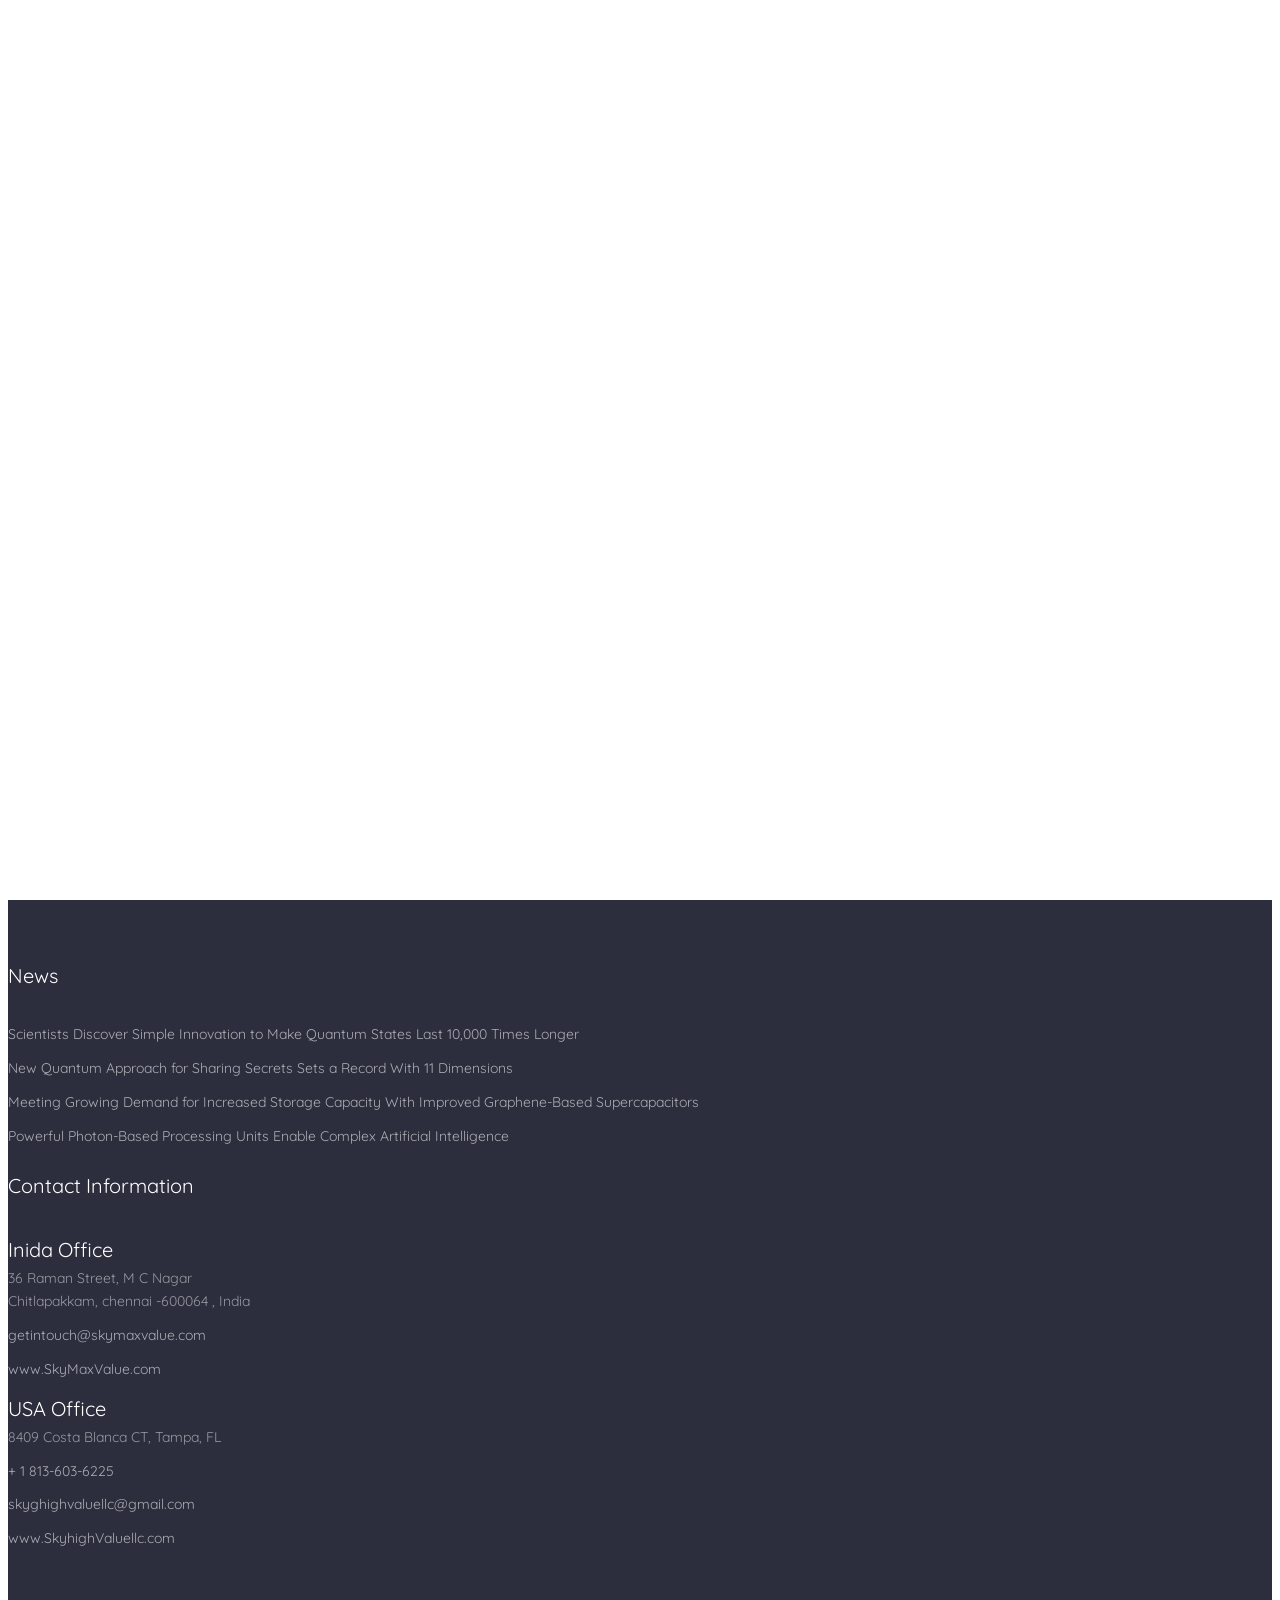
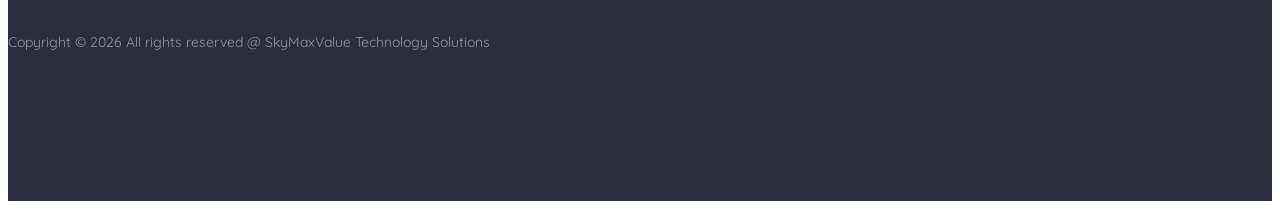
==== about.html @ df0c08f0 "initial setup" ====
﻿<!DOCTYPE HTML>
<html>
	<head>
	<meta charset="utf-8">
	<meta http-equiv="X-UA-Compatible" content="IE=edge">
	<title>Tour Template</title>
	<meta name="viewport" content="width=device-width, initial-scale=1">
	<meta name="description" content="" />
	<meta name="keywords" content="" />
	<meta name="author" content="" />

  <!-- Facebook and Twitter integration -->
	<meta property="og:title" content=""/>
	<meta property="og:image" content=""/>
	<meta property="og:url" content=""/>
	<meta property="og:site_name" content=""/>
	<meta property="og:description" content=""/>
	<meta name="twitter:title" content="" />
	<meta name="twitter:image" content="" />
	<meta name="twitter:url" content="" />
	<meta name="twitter:card" content="" />

	<link href="https://fonts.googleapis.com/css?family=Quicksand:300,400,500,700" rel="stylesheet">
	
	<!-- Animate.css -->
	<link rel="stylesheet" href="css/animate.css">
	<!-- Icomoon Icon Fonts-->
	<link rel="stylesheet" href="css/icomoon.css">
	<!-- Bootstrap  -->
	<link rel="stylesheet" href="css/bootstrap.css">

	<!-- Magnific Popup -->
	<link rel="stylesheet" href="css/magnific-popup.css">

	<!-- Flexslider  -->
	<link rel="stylesheet" href="css/flexslider.css">

	<!-- Owl Carousel -->
	<link rel="stylesheet" href="css/owl.carousel.min.css">
	<link rel="stylesheet" href="css/owl.theme.default.min.css">
	
	<!-- Date Picker -->
	<link rel="stylesheet" href="css/bootstrap-datepicker.css">
	<!-- Flaticons  -->
	<link rel="stylesheet" href="fonts/flaticon/font/flaticon.css">

	<!-- Theme style  -->
	<link rel="stylesheet" href="css/style.css">

	<!-- Modernizr JS -->
	<script src="js/modernizr-2.6.2.min.js"></script>
	<!-- FOR IE9 below -->
	<!--[if lt IE 9]>
	<script src="js/respond.min.js"></script>
	<![endif]-->

	</head>
	<body>
		
	<div class="colorlib-loader"></div>

	<div id="page">
		<nav class="colorlib-nav" role="navigation">
			<div class="top-menu">
				<div class="container-fluid">
					<div class="row">
						<div class="col-xs-2">
							<img src="images/skymaxvaluelogo.jpg" alt="" width="250"/>
						</div>
						<div class="col-xs-10 text-right menu-1">
							<ul>
								<li><a href="index.html">Home</a></li>
								<li class="has-dropdown iactive">
									<a href="Products.html">Products</a>
									<ul class="dropdown">
										<li><a href="#">Payroll System & Integration</a></li>
										<li><a href="#">Project and Time Sheet System & Integration</a></li>
										<li><a href="#">HOA Parking Management </a></li>
										<li><a href="#">Payroll System & Integration</a></li>
										<li><a href="#">Online Store</a></li>
										<li><a href="#">Asset Tracking </a></li>
										<li><a href="#">Vendor Management</a></li>
									</ul>
								</li>
								<li class="has-dropdown iactive">
									<a href="services.html">Services</a>
									<ul class="dropdown">
										<li><a href="#">Mobile Development</a></li>
										<li><a href="#">IT consulting</a></li>
										<li><a href="#">Data and Analytics</a></li>
										<li><a href="#">Enterprise and cloud services</a></li>
									</ul>
								</li>
								<li><a href="Clients.html">Clients</a></li>
								
								<li class="active"><a href="about.html">About</a></li>
								<li><a href="contact.html">Contact</a></li>
							</ul>
						</div>
					</div>
				</div>
			</div>
		</nav>
		<aside id="colorlib-hero">
			<div class="flexslider">
				<ul class="slides">
			   	<li style="background-image: url(images/cover-img-5.jpg);">
			   		<div class="overlay"></div>
			   		<div class="container-fluid">
			   			<div class="row">
								<div class="col-md-5 col-md-offset-3 col-sm-12 col-xs-12 slider-text">
									<div class="slider-text-inner text-center">


										<p style="color: white">
											Sky High Value is a provider of software development services and IT consulting. Having started as a small AI product company, we switched to IT services in 2019 and ever since we have helped non-IT organizations and software product companies improve business performance and quickly win new customers.
											With over 21 years in Information Technology, we have built up expertise in Online Store, Vendor Management, Asset Tracking, Data Analytics, Information Security and other areas and conquered such innovative fields as Artificial Intelligence and Machine Learning, Big Data and custom product development.
											We headquarter in Tampa, FL, US, have a European office in Australia, and a delivery center in Chennai, Coimbatore. Having gained trust among companies operating in the North America

										</p>
										<h2> "If you can dream it, you can do it"</h2>
									</div>	
								</div>
				   		</div>
			   		</div>
			   	</li>
			  	</ul>
		  	</div>
		</aside>
		 

		<footer id="colorlib-footer" role="contentinfo">
			<div class="container">
				<div class="row row-pb-md">
					<div class="col-md-2 colorlib-widget">
						<h4>Consulting Services</h4>
						<p> Technical expertise and a focus on providing exceptional client service, and our IT team takes them to heart. We work with every client to create specific, innovative solutions to help your organization achieve its unique goals</p>
						<p>
							<ul class="colorlib-social-icons">
								<li><a href="#"><i class="icon-twitter"></i></a></li>
								<li><a href="#"><i class="icon-facebook"></i></a></li>
								<li><a href="#"><i class="icon-linkedin"></i></a></li>
								<li><a href="#"><i class="icon-dribbble"></i></a></li>
							</ul>
						</p>
					</div>
					
					<div class="col-md-5 colorlib-widget">
						<h4>News</h4>
						<p>
							<ul class="colorlib-footer-links">
								<li><a href="#">Scientists Discover Simple Innovation to Make Quantum States Last 10,000 Times Longer</a></li>
								<li><a href="#">New Quantum Approach for Sharing Secrets Sets a Record With 11 Dimensions</a></li>
								<li><a href="#">Meeting Growing Demand for Increased Storage Capacity With Improved Graphene-Based Supercapacitors</a></li>
								<li><a href="#">Powerful Photon-Based Processing Units Enable Complex Artificial Intelligence</a></li>
							</ul>
						</p>
					</div>

					<div class="col-md-4 col-md-push-1">
						<h4>Contact Information</h4>
						<ul class="colorlib-footer-links">
							<h4 class="colorlib-footer-links">Inida Office</h4>
							<li>36 Raman Street, M C Nagar <br />Chitlapakkam, chennai -600064 , India</li>
							<li><a href="mailto:getintouch@skymaxvalue.com">getintouch@skymaxvalue.com</a></li>
							<li><a href="www.SkyMaxValue.com">www.SkyMaxValue.com</a></li>
						</ul>
						<ul class="colorlib-footer-links">
							<h4 class="colorlib-footer-links">USA Office</h4>
							<li>8409 Costa Blanca CT, Tampa, FL </li>
							<li><a href="tel://813-603-6225">+ 1 813-603-6225</a></li>
							<li><a href="mailto:skyhighvaluellc@gmail.com">skyghighvaluellc@gmail.com</a></li>
							<li><a href="www.SkyMaxValuellc.com">www.SkyhighValuellc.com</a></li>
						</ul>
					</div>
				</div>
				<div class="row">
					<div class="col-md-12 text-center">
						<p>
							Copyright &copy;
							<script>document.write(new Date().getFullYear());</script> All rights reserved @ SkyMaxValue  Technology Solutions
						</p>
					</div>
				</div>
			</div>
		</footer>
	</div>

	 

	<!-- jQuery -->
	<script src="js/jquery.min.js"></script>
	<!-- jQuery Easing -->
	<script src="js/jquery.easing.1.3.js"></script>
	<!-- Bootstrap -->
	<script src="js/bootstrap.min.js"></script>
	<!-- Waypoints -->
	<script src="js/jquery.waypoints.min.js"></script>
	<!-- Flexslider -->
	<script src="js/jquery.flexslider-min.js"></script>
	<!-- Owl carousel -->
	<script src="js/owl.carousel.min.js"></script>
	<!-- Magnific Popup -->
	<script src="js/jquery.magnific-popup.min.js"></script>
	<script src="js/magnific-popup-options.js"></script>
	<!-- Date Picker -->
	<script src="js/bootstrap-datepicker.js"></script>
	<!-- Stellar Parallax -->
	<script src="js/jquery.stellar.min.js"></script>

	<!-- Main -->
	<script src="js/main.js"></script>

	</body>
</html>
---- fonts/flaticon/font/flaticon.css ----
/*
  	Flaticon icon font: Flaticon
  	Creation date: 19/02/2018 02:22
  	*/

@font-face {
  font-family: "Flaticon";
  src: url("./Flaticon.eot");
  src: url("./Flaticon.eot?#iefix") format("embedded-opentype"),
       url("./Flaticon.woff") format("woff"),
       url("./Flaticon.ttf") format("truetype"),
       url("./Flaticon.svg#Flaticon") format("svg");
  font-weight: normal;
  font-style: normal;
}

@media screen and (-webkit-min-device-pixel-ratio:0) {
  @font-face {
    font-family: "Flaticon";
    src: url("./Flaticon.svg#Flaticon") format("svg");
  }
}

[class^="flaticon-"]:before, [class*=" flaticon-"]:before,
[class^="flaticon-"]:after, [class*=" flaticon-"]:after {   
  font-family: Flaticon;
  font-style: normal;
}

.flaticon-car:before { content: "\f100"; }
.flaticon-sign:before { content: "\f101"; }
.flaticon-plane:before { content: "\f102"; }
.flaticon-cocktail:before { content: "\f103"; }
.flaticon-landmark:before { content: "\f104"; }
.flaticon-island:before { content: "\f105"; }
.flaticon-postcard:before { content: "\f106"; }
.flaticon-boat:before { content: "\f107"; }
.flaticon-resort:before { content: "\f108"; }
.flaticon-around:before { content: "\f109"; }
---- css/style.css ----
@font-face {
  font-family: 'icomoon';
  src: url("../fonts/icomoon/icomoon.eot?srf3rx");
  src: url("../fonts/icomoon/icomoon.eot?srf3rx#iefix") format("embedded-opentype"), url("../fonts/icomoon/icomoon.ttf?srf3rx") format("truetype"), url("../fonts/icomoon/icomoon.woff?srf3rx") format("woff"), url("../fonts/icomoon/icomoon.svg?srf3rx#icomoon") format("svg");
  font-weight: normal;
  font-style: normal; }

/* =======================================================
*
* 	Template Style 
*
* ======================================================= */
body {
  font-family: "Quicksand", Arial, sans-serif;
  font-weight: 400;
  font-size: 14px;
  line-height: 1.7;
  color: #595959;
  background: #fff; }

#page {
  position: relative;
  overflow-x: hidden;
  width: 100%;
  height: 100%;
  -webkit-transition: 0.5s;
  -o-transition: 0.5s;
  transition: 0.5s; }
  .offcanvas #page {
    overflow: hidden;
    position: absolute; }
    .offcanvas #page:after {
      -webkit-transition: 2s;
      -o-transition: 2s;
      transition: 2s;
      position: absolute;
      top: 0;
      right: 0;
      bottom: 0;
      left: 0;
      z-index: 101;
      background: rgba(0, 0, 0, 0.7);
      content: ""; }

a {
  color: #FFDD00;
  -webkit-transition: 0.5s;
  -o-transition: 0.5s;
  transition: 0.5s; }
  a:hover, a:active, a:focus {
    color: #FFDD00;
    outline: none;
    text-decoration: none; }

p {
  margin-bottom: 20px; }

h1, h2, h3, h4, h5, h6, figure {
  color: #000;
  font-family: "Quicksand", Arial, sans-serif;
  font-weight: 400;
  margin: 0 0 20px 0; }

::-webkit-selection {
  color: #fff;
  background: #FFDD00; }

::-moz-selection {
  color: #fff;
  background: #FFDD00; }

::selection {
  color: #fff;
  background: #FFDD00; }

.colorlib-nav {
  margin: 0;
  position: absolute;
  top: 0;
  left: 0;
  right: 0;
  z-index: 2;
  margin: 0 auto; }
  @media screen and (max-width: 768px) {
    .colorlib-nav {
      margin: 0; } }
  .colorlib-nav .top-menu {
    padding: 40px 30px; }
    @media screen and (max-width: 768px) {
      .colorlib-nav .top-menu {
        padding: 28px 1em; } }
  .colorlib-nav #colorlib-logo {
    font-size: 24px;
    margin: 0;
    padding: 0;
    text-transform: uppercase;
    font-weight: 600; }
    .colorlib-nav #colorlib-logo a {
      position: relative;
      color: #fff; }
  @media screen and (max-width: 768px) {
    .colorlib-nav .menu-1 {
      display: none; } }
  .colorlib-nav ul {
    padding: 0;
    margin: 8px 0 0 0; }
    .colorlib-nav ul li {
      padding: 0;
      margin: 0;
      list-style: none;
      display: inline;
      font-weight: 400; }
      .colorlib-nav ul li a {
        position: relative;
        font-size: 15px;
        padding: 30px 12px;
        color: rgba(255, 255, 255, 0.7);
        -webkit-transition: 0.5s;
        -o-transition: 0.5s;
        transition: 0.5s; }
        .colorlib-nav ul li a:hover {
          color: #FFDD00; }
      .colorlib-nav ul li.has-dropdown {
        position: relative; }
        .colorlib-nav ul li.has-dropdown .dropdown {
          width: 140px;
          -webkit-box-shadow: 0px 14px 33px -9px rgba(0, 0, 0, 0.75);
          -moz-box-shadow: 0px 14px 33px -9px rgba(0, 0, 0, 0.75);
          box-shadow: 0px 14px 33px -9px rgba(0, 0, 0, 0.75);
          z-index: 1002;
          visibility: hidden;
          opacity: 0;
          position: absolute;
          top: 40px;
          left: 0;
          text-align: left;
          background: #000;
          padding: 20px;
          -webkit-border-radius: 4px;
          -moz-border-radius: 4px;
          -ms-border-radius: 4px;
          border-radius: 4px;
          -webkit-transition: 0s;
          -o-transition: 0s;
          transition: 0s; }
          .colorlib-nav ul li.has-dropdown .dropdown:before {
            bottom: 100%;
            left: 40px;
            border: solid transparent;
            content: " ";
            height: 0;
            width: 0;
            position: absolute;
            pointer-events: none;
            border-bottom-color: #000;
            border-width: 8px;
            margin-left: -8px; }
          .colorlib-nav ul li.has-dropdown .dropdown li {
            display: block;
            margin-bottom: 7px; }
            .colorlib-nav ul li.has-dropdown .dropdown li:last-child {
              margin-bottom: 0; }
            .colorlib-nav ul li.has-dropdown .dropdown li a {
              padding: 2px 0;
              display: block;
              color: #999999;
              line-height: 1.2;
              text-transform: none;
              font-size: 13px;
              letter-spacing: 0; }
              .colorlib-nav ul li.has-dropdown .dropdown li a:hover {
                color: #fff; }
        .colorlib-nav ul li.has-dropdown:hover a, .colorlib-nav ul li.has-dropdown:focus a {
          color: #FFDD00; }
      .colorlib-nav ul li.btn-cta a {
        padding: 30px 0px !important;
        color: #fff; }
        .colorlib-nav ul li.btn-cta a span {
          background: #ffdd00;
          padding: 4px 10px;
          display: -moz-inline-stack;
          display: inline-block;
          zoom: 1;
          *display: inline;
          -webkit-transition: 0.3s;
          -o-transition: 0.3s;
          transition: 0.3s;
          -webkit-border-radius: 100px;
          -moz-border-radius: 100px;
          -ms-border-radius: 100px;
          border-radius: 100px; }
        .colorlib-nav ul li.btn-cta a:hover span {
          -webkit-box-shadow: 0px 14px 20px -9px rgba(0, 0, 0, 0.75);
          -moz-box-shadow: 0px 14px 20px -9px rgba(0, 0, 0, 0.75);
          box-shadow: 0px 14px 20px -9px rgba(0, 0, 0, 0.75); }
      .colorlib-nav ul li.active > a {
        color: #FFDD00 !important;
        position: relative; }
        .colorlib-nav ul li.active > a:after {
          opacity: 1;
          -webkit-transform: translate3d(0, 0, 0);
          transform: translate3d(0, 0, 0); }

#colorlib-counter,
.colorlib-bg {
  background-size: cover;
  background-position: top center;
  background-repeat: no-repeat;
  position: relative; }

.colorlib-video {
  overflow: hidden; }
  @media screen and (max-width: 992px) {
    .colorlib-video {
      height: 450px; } }
  .colorlib-video a {
    z-index: 1001;
    position: absolute;
    top: 50%;
    left: 50%;
    margin-top: -45px;
    margin-left: -45px;
    width: 90px;
    height: 90px;
    display: table;
    text-align: center;
    background: #fff;
    -webkit-box-shadow: 0px 14px 30px -15px rgba(0, 0, 0, 0.75);
    -moz-box-shadow: 0px 14px 30px -15px rgba(0, 0, 0, 0.75);
    -ms-box-shadow: 0px 14px 30px -15px rgba(0, 0, 0, 0.75);
    -o-box-shadow: 0px 14px 30px -15px rgba(0, 0, 0, 0.75);
    box-shadow: 0px 14px 30px -15px rgba(0, 0, 0, 0.75);
    -webkit-border-radius: 50%;
    -moz-border-radius: 50%;
    -ms-border-radius: 50%;
    border-radius: 50%; }
    .colorlib-video a i {
      text-align: center;
      display: table-cell;
      vertical-align: middle;
      font-size: 40px;
      color: #FFDD00; }
  .colorlib-video .video-overlay {
    position: absolute;
    top: 0;
    left: 0;
    right: 0;
    bottom: 0;
    background: rgba(0, 0, 0, 0.2);
    -webkit-transition: 0.5s;
    -o-transition: 0.5s;
    transition: 0.5s; }
  .colorlib-video:hover .video-overlay {
    background: rgba(0, 0, 0, 0.5) !important; }
  .colorlib-video:hover a {
    -webkit-transform: scale(1.1);
    -moz-transform: scale(1.1);
    -ms-transform: scale(1.1);
    -o-transform: scale(1.1);
    transform: scale(1.1); }

#colorlib-hero {
  height: 650px;
  background: #fff url(../images/loader.gif) no-repeat center center;
  width: 100%;
  float: left;
  z-index: 0; }
  #colorlib-hero .btn {
    font-size: 24px; }
    #colorlib-hero .btn.btn-primary {
      padding: 14px 30px !important; }
  #colorlib-hero .flexslider {
    border: none;
    z-index: 1;
    margin-bottom: 0; }
    #colorlib-hero .flexslider .slides {
      position: relative;
      overflow: hidden; }
      #colorlib-hero .flexslider .slides li {
        background-repeat: no-repeat;
        background-size: cover;
        background-position: center center;
        height: 650px;
        position: relative; }
        #colorlib-hero .flexslider .slides li .overlay {
          position: absolute;
          top: 0;
          bottom: 0;
          left: 0;
          right: 0;
          background: rgba(0, 0, 0, 0.3); }
    #colorlib-hero .flexslider .flex-control-nav {
      bottom: 5em;
      z-index: 1000;
      width: 0 auto; }
      @media screen and (max-width: 768px) {
        #colorlib-hero .flexslider .flex-control-nav {
          bottom: 6em; } }
      #colorlib-hero .flexslider .flex-control-nav li a {
        background: rgba(255, 255, 255, 0.1);
        -webkit-box-shadow: none;
        box-shadow: none;
        width: 12px;
        height: 12px;
        cursor: pointer; }
        #colorlib-hero .flexslider .flex-control-nav li a.flex-active {
          cursor: pointer;
          background: transparent;
          background: #FFDD00; }
    #colorlib-hero .flexslider .flex-direction-nav {
      display: none; }
    #colorlib-hero .flexslider .slider-text {
      display: table;
      opacity: 0;
      height: 650px;
      z-index: 9; }
      #colorlib-hero .flexslider .slider-text > .slider-text-inner {
        display: table-cell;
        vertical-align: middle;
        height: 650px;
        padding: 2em; }
        @media screen and (max-width: 768px) {
          #colorlib-hero .flexslider .slider-text > .slider-text-inner {
            text-align: center; } }
        #colorlib-hero .flexslider .slider-text > .slider-text-inner span i {
          font-size: 24px;
          color: #F7AF1D; }
        #colorlib-hero .flexslider .slider-text > .slider-text-inner h1, #colorlib-hero .flexslider .slider-text > .slider-text-inner h2 {
          margin: 0;
          padding: 0;
          color: white; }
        #colorlib-hero .flexslider .slider-text > .slider-text-inner h1 {
          margin-bottom: 50px;
          font-size: 50px;
          line-height: 1.3;
          font-weight: 300; }
          @media screen and (max-width: 768px) {
            #colorlib-hero .flexslider .slider-text > .slider-text-inner h1 {
              font-size: 28px; } }
        #colorlib-hero .flexslider .slider-text > .slider-text-inner h2 {
          font-size: 16px;
          line-height: 1.5;
          margin-bottom: 10px;
          text-transform: uppercase;
          font-family: "Quicksand", Arial, sans-serif;
          letter-spacing: 3px; }
          #colorlib-hero .flexslider .slider-text > .slider-text-inner h2 a {
            color: #ffdd00;
            border-bottom: 1px solid rgba(255, 221, 0, 0.7); }
        #colorlib-hero .flexslider .slider-text > .slider-text-inner .heading-section {
          font-size: 50px; }
          @media screen and (max-width: 768px) {
            #colorlib-hero .flexslider .slider-text > .slider-text-inner .heading-section {
              font-size: 30px; } }
        #colorlib-hero .flexslider .slider-text > .slider-text-inner s
.colorlib-lead {
          font-size: 20px;
          color: #FFDD00; }
          #colorlib-hero .flexslider .slider-text > .slider-text-inner s
.colorlib-lead .icon-heart {
            color: #d9534f; }
        #colorlib-hero .flexslider .slider-text > .slider-text-inner .btn {
          font-size: 12px;
          text-transform: uppercase;
          letter-spacing: 2px;
          color: #fff;
          padding: 20px 30px !important;
          border: none; }
          #colorlib-hero .flexslider .slider-text > .slider-text-inner .btn.btn-learn {
            background: #FFDD00;
            color: #fff; }
          #colorlib-hero .flexslider .slider-text > .slider-text-inner .btn:hover {
            background: #000 !important; }
          @media screen and (max-width: 480px) {
            #colorlib-hero .flexslider .slider-text > .slider-text-inner .btn {
              width: 100%; } }

.colorlib-light-grey {
  background: #fafafa; }

#colorlib-hotel,
.colorlib-tour,
.colorlib-wrap,
#colorlib-contact,
#colorlib-intro,
#colorlib-testimony,
#colorlib-blog,
#colorlib-amenities,
#colorlib-subscribe,
#colorlib-footer {
  width: 100%;
  display: block;
  float: left;
  padding: 9em 0;
  clear: both; }
  @media screen and (max-width: 768px) {
    #colorlib-hotel,
    .colorlib-tour,
    .colorlib-wrap,
    #colorlib-contact,
    #colorlib-intro,
    #colorlib-testimony,
    #colorlib-blog,
    #colorlib-amenities,
    #colorlib-subscribe,
    #colorlib-footer {
      padding: 5em 0; } }

.colorlib-services {
  padding: 3em !important; }
  @media screen and (max-width: 768px) {
    .colorlib-services {
      padding: .5em !important; } }

.bg-primary-color {
  background: #FFDD00; }
  .bg-primary-color p {
    color: #fff !important; }

#colorlib-reservation {
  clear: both;
  z-index: 1; }
  #colorlib-reservation .search-wrap {
    width: 100%;
    float: left;
    display: block;
    position: relative;
    z-index: 9;
    margin-top: -4em !important;
    padding: 0; }
  #colorlib-reservation .booknow {
    margin-top: 5px;
    display: block; }
    #colorlib-reservation .booknow h2, #colorlib-reservation .booknow span {
      color: #fff; }
    #colorlib-reservation .booknow h2 {
      text-transform: uppercase;
      font-size: 24px;
      margin-bottom: 20px; }
    #colorlib-reservation .booknow span {
      font-size: 12px;
      text-transform: uppercase;
      letter-spacing: 1px; }
  #colorlib-reservation .nav-tabs li {
    padding: 0;
    margin-right: 2px;
    background: #FFDD00;
    font-size: 16px !important; }
    #colorlib-reservation .nav-tabs li a {
      padding: 15px 20px !important;
      color: #000; }
    #colorlib-reservation .nav-tabs li.active {
      color: #fff !important !important;
      background: #2C2E3E !important; }
  @media screen and (max-width: 768px) {
    #colorlib-reservation .nav-tabs {
      margin-left: 10px; }
      #colorlib-reservation .nav-tabs li {
        font-size: 13px !important; }
        #colorlib-reservation .nav-tabs li a {
          padding: 10px !important; } }
  #colorlib-reservation .tab-content {
    background: #2C2E3E;
    padding: 30px 60px; }

.colorlib-form label {
  font-weight: normal;
  color: white; }

.colorlib-form .form-control {
  height: 50px;
  -webkit-box-shadow: none;
  box-shadow: none;
  font-size: 16px;
  -webkit-appearance: none;
  -moz-appearance: none;
  -ms-appearance: none;
  -o-appearance: none;
  appearance: none;
  background: rgba(255, 255, 255, 0.03);
  border: 2px solid rgba(255, 255, 255, 0.1);
  color: rgba(255, 255, 255, 0.7); }
  .colorlib-form .form-control:active, .colorlib-form .form-control:focus {
    -webkit-box-shadow: none;
    box-shadow: none;
    border-color: #FFDD00; }
  .colorlib-form .form-control::-webkit-input-placeholder {
    /* Chrome/Opera/Safari */
    color: rgba(255, 255, 255, 0.7); }
  .colorlib-form .form-control::-moz-placeholder {
    /* Firefox 19+ */
    color: rgba(255, 255, 255, 0.7); }
  .colorlib-form .form-control:-ms-input-placeholder {
    /* IE 10+ */
    color: rgba(255, 255, 255, 0.7); }
  .colorlib-form .form-control:-moz-placeholder {
    /* Firefox 18- */
    color: rgba(255, 255, 255, 0.7); }

.colorlib-form .form-group {
  margin-bottom: 15px; }
  .colorlib-form .form-group .form-field {
    position: relative;
    padding: 0;
    margin: 0; }
    .colorlib-form .form-group .form-field .icon {
      position: absolute;
      top: 50%;
      -webkit-transform: translateY(-50%);
      -moz-transform: translateY(-50%);
      -ms-transform: translateY(-50%);
      -o-transform: translateY(-50%);
      transform: translateY(-50%);
      right: 20px;
      color: rgba(255, 255, 255, 0.5); }
    .colorlib-form .form-group .form-field .form-control {
      padding-right: 50px; }

.colorlib-form textarea.form-control {
  height: inherit;
  resize: vertical; }

.colorlib-form .btn-block {
  margin-top: 28px;
  padding: 12px !important;
  font-size: 14px;
  color: #000; }

.services {
  padding: 7em 2em; }
  .services .icon {
    margin: 0 auto;
    margin-bottom: 20px;
    background: #f7f7f7;
    width: 120px;
    height: 120px;
    display: table;
    -webkit-border-radius: 50%;
    -moz-border-radius: 50%;
    -ms-border-radius: 50%;
    border-radius: 50%; }
    .services .icon i {
      display: table-cell;
      vertical-align: middle;
      height: 120px;
      font-size: 60px;
      color: #00BBF0; }

.aside-stretch {
  background: #00BBF0; }
  .aside-stretch:after {
    position: absolute;
    top: 0;
    right: 100%;
    bottom: 0;
    content: '';
    width: 360%;
    background: #00BBF0; }
  @media screen and (max-width: 768px) {
    .aside-stretch {
      background: transparent; }
      .aside-stretch:after {
        background: transparent;
        display: none; } }

.no-gutters {
  margin-right: 0;
  margin-left: 0; }

.tour-wrap {
  width: 100%;
  float: left;
  display: block;
  padding: 0;
  margin: 0; }
  .tour-wrap .tour-entry {
    width: 25%;
    float: left;
    position: relative;
    height: 250px;
    z-index: 0;
    padding: 0;
    margin: 0; }
    @media screen and (max-width: 768px) {
      .tour-wrap .tour-entry {
        width: 50%; } }
    @media screen and (max-width: 480px) {
      .tour-wrap .tour-entry {
        width: 100%; } }
    .tour-wrap .tour-entry .tour-img {
      position: absolute;
      top: 0;
      left: 0;
      right: 0;
      bottom: 0;
      height: 250px;
      display: block;
      z-index: 1;
      -webkit-transition: 0.3s;
      -o-transition: 0.3s;
      transition: 0.3s; }
      @media screen and (max-width: 768px) {
        .tour-wrap .tour-entry .tour-img {
          -webkit-box-shadow: inset 0px -195px 142px -79px rgba(0, 0, 0, 0.49);
          -moz-box-shadow: inset 0px -195px 142px -79px rgba(0, 0, 0, 0.49);
          -ms-box-shadow: inset 0px -195px 142px -79px rgba(0, 0, 0, 0.49);
          -o-box-shadow: inset 0px -195px 142px -79px rgba(0, 0, 0, 0.49);
          box-shadow: inset 0px -195px 142px -79px rgba(0, 0, 0, 0.49); } }
    .tour-wrap .tour-entry .desc {
      position: absolute;
      bottom: 0;
      left: 0;
      right: 0;
      z-index: -1;
      padding: 15px; }
      .tour-wrap .tour-entry .desc h2 {
        font-size: 18px;
        text-transform: uppercase;
        margin-bottom: 10px; }
      .tour-wrap .tour-entry .desc .city {
        display: block;
        color: #b3b3b3;
        margin-bottom: 5px; }
      .tour-wrap .tour-entry .desc .price {
        color: #000;
        font-size: 20px; }
      .tour-wrap .tour-entry .desc .star {
        margin-bottom: 0;
        font-size: 12px;
        color: #b3b3b3; }
        .tour-wrap .tour-entry .desc .star span i {
          color: #FFDD00; }
      @media screen and (max-width: 768px) {
        .tour-wrap .tour-entry .desc {
          z-index: 2; }
          .tour-wrap .tour-entry .desc h2 {
            color: #fff; }
          .tour-wrap .tour-entry .desc .city, .tour-wrap .tour-entry .desc .star {
            color: #e6e6e6; }
          .tour-wrap .tour-entry .desc .price {
            color: #fff;
            background: #00BBF0;
            padding: 4px 7px; } }
    .tour-wrap .tour-entry:hover .tour-img {
      top: -55%; }
      @media screen and (max-width: 768px) {
        .tour-wrap .tour-entry:hover .tour-img {
          top: 0; } }

.f-tour {
  width: 100%;
  float: left; }
  .f-tour .f-tour-img {
    display: block;
    height: 210px;
    margin-bottom: 30px;
    position: relative;
    -webkit-box-shadow: inset 0px -195px 142px -79px rgba(0, 0, 0, 0.49);
    -moz-box-shadow: inset 0px -195px 142px -79px rgba(0, 0, 0, 0.49);
    -ms-box-shadow: inset 0px -195px 142px -79px rgba(0, 0, 0, 0.49);
    -o-box-shadow: inset 0px -195px 142px -79px rgba(0, 0, 0, 0.49);
    box-shadow: inset 0px -195px 142px -79px rgba(0, 0, 0, 0.49); }
    .f-tour .f-tour-img .desc {
      position: absolute;
      bottom: 0;
      left: 0;
      right: 0;
      padding: 0 20px; }
      .f-tour .f-tour-img .desc h3 {
        font-size: 16px;
        color: #fff;
        margin-bottom: 10px; }
      .f-tour .f-tour-img .desc .price small {
        color: #fff; }
  .f-tour .desc h3 {
    text-transform: uppercase; }
  .f-tour .desc h4 {
    text-transform: uppercase; }
  .f-tour .desc ul {
    margin-bottom: 30px; }
    .f-tour .desc ul li {
      list-style: none;
      margin-bottom: 10px; }
      .f-tour .desc ul li a {
        color: #999999; }
        .f-tour .desc ul li a:hover {
          color: #000; }

.wrap-division {
  padding-right: 2em; }
  @media screen and (max-width: 768px) {
    .wrap-division {
      padding-right: 0; } }

.tour {
  display: block;
  margin-bottom: 4em; }
  .tour .tour-img {
    height: 300px;
    margin-bottom: 20px;
    display: block;
    position: relative; }
    .tour .tour-img .price {
      position: absolute;
      bottom: 0;
      left: 0;
      background: #00BBF0;
      color: #fff;
      padding: 8px 12px;
      margin: 0; }
      .tour .tour-img .price span {
        font-size: 16px;
        font-weight: 500; }
        .tour .tour-img .price span small {
          font-size: 16px; }
  .tour .desc {
    display: block; }
    .tour .desc h2 {
      font-size: 20px;
      text-transform: uppercase;
      margin-bottom: 10px; }
      .tour .desc h2 a {
        color: #000; }
    .tour .desc .city {
      display: block;
      color: #b3b3b3;
      margin-bottom: 5px; }
    .tour .desc .star {
      margin-bottom: 15px;
      font-size: 12px;
      color: #b3b3b3; }
      .tour .desc .star span i {
        color: #FFDD00; }

.sidebar-wrap {
  display: block; }
  .sidebar-wrap .sidebar-heading {
    font-size: 18px;
    text-transform: uppercase;
    margin-bottom: 30px; }
  .sidebar-wrap .search-wrap {
    background: #2C2E3E;
    border: 1px solid #f0f0f0;
    padding: 2em 20px;
    -webkit-border-radius: 4px;
    -moz-border-radius: 4px;
    -ms-border-radius: 4px;
    border-radius: 4px; }
    .sidebar-wrap .search-wrap .sidebar-heading {
      color: #fff; }
  .sidebar-wrap .side {
    margin-bottom: 4em; }
  .sidebar-wrap .colorlib-form-2 label {
    font-weight: normal;
    color: black; }
  .sidebar-wrap .colorlib-form-2 .form-control {
    height: 50px;
    -webkit-box-shadow: none;
    box-shadow: none;
    font-size: 16px;
    -webkit-appearance: none;
    -moz-appearance: none;
    -ms-appearance: none;
    -o-appearance: none;
    appearance: none;
    background: #fafafa;
    border: 2px solid rgba(0, 0, 0, 0.05);
    color: rgba(0, 0, 0, 0.7); }
    .sidebar-wrap .colorlib-form-2 .form-control:active, .sidebar-wrap .colorlib-form-2 .form-control:focus {
      -webkit-box-shadow: none;
      box-shadow: none;
      border-color: #FFDD00; }
    .sidebar-wrap .colorlib-form-2 .form-control::-webkit-input-placeholder {
      /* Chrome/Opera/Safari */
      color: rgba(0, 0, 0, 0.7); }
    .sidebar-wrap .colorlib-form-2 .form-control::-moz-placeholder {
      /* Firefox 19+ */
      color: rgba(0, 0, 0, 0.7); }
    .sidebar-wrap .colorlib-form-2 .form-control:-ms-input-placeholder {
      /* IE 10+ */
      color: rgba(0, 0, 0, 0.7); }
    .sidebar-wrap .colorlib-form-2 .form-control:-moz-placeholder {
      /* Firefox 18- */
      color: rgba(0, 0, 0, 0.7); }
  .sidebar-wrap .colorlib-form-2 .form-group {
    margin-bottom: 15px; }
    .sidebar-wrap .colorlib-form-2 .form-group .form-field {
      position: relative;
      padding: 0;
      margin: 0; }
      .sidebar-wrap .colorlib-form-2 .form-group .form-field .icon {
        position: absolute;
        top: 50%;
        -webkit-transform: translateY(-50%);
        -moz-transform: translateY(-50%);
        -ms-transform: translateY(-50%);
        -o-transform: translateY(-50%);
        transform: translateY(-50%);
        right: 20px;
        color: rgba(0, 0, 0, 0.5); }
      .sidebar-wrap .colorlib-form-2 .form-group .form-field .form-control {
        padding-right: 50px; }
  .sidebar-wrap .colorlib-form-2 textarea.form-control {
    height: inherit;
    resize: vertical; }
  .sidebar-wrap .colorlib-form-2 .btn-block {
    margin-top: 28px;
    padding: 12px !important; }
  .sidebar-wrap .colorlib-form-2 .rate i {
    color: #FFDD00;
    margin: 0 5px; }
  .sidebar-wrap .colorlib-form-2 .place {
    font-size: 16px;
    margin-left: 10px; }
  .sidebar-wrap .category {
    margin: 0; }
    .sidebar-wrap .category li {
      list-style: none;
      margin-bottom: 10px; }
      .sidebar-wrap .category li a {
        color: #000; }
  .sidebar-wrap .blog-entry-side .blog-post .desc h3 {
    font-size: 18px; }

#colorlib-intro {
  z-index: 0; }
  #colorlib-intro .overlay {
    position: absolute;
    top: 0;
    bottom: 0;
    left: 0;
    right: 0;
    content: '';
    background: rgba(0, 0, 0, 0.7);
    z-index: -1; }
  #colorlib-intro .video-wrap {
    z-index: 2; }
    #colorlib-intro .video-wrap .colorlib-video {
      height: 350px;
      margin: 0;
      position: absolute;
      top: 0;
      left: 0;
      right: 0;
      bottom: 0; }
      @media screen and (max-width: 768px) {
        #colorlib-intro .video-wrap .colorlib-video {
          position: relative; } }
  #colorlib-intro .video {
    display: table;
    background-size: cover;
    background-position: left center;
    background-repeat: no-repeat;
    position: relative;
    display: -webkit-box;
    display: -moz-box;
    display: -ms-flexbox;
    display: -webkit-flex;
    display: flex;
    -ms-flex-wrap: wrap;
    flex-wrap: wrap;
    -webkit-flex-wrap: wrap;
    -moz-flex-wrap: wrap;
    -webkit-box-shadow: 0px 20px 71px -12px rgba(0, 0, 0, 0.31);
    -moz-box-shadow: 0px 20px 71px -12px rgba(0, 0, 0, 0.31);
    -ms-box-shadow: 0px 20px 71px -12px rgba(0, 0, 0, 0.31);
    -o-box-shadow: 0px 20px 71px -12px rgba(0, 0, 0, 0.31);
    box-shadow: 0px 20px 71px -12px rgba(0, 0, 0, 0.31); }

.intro-desc {
  z-index: 2; }
  @media screen and (max-width: 768px) {
    .intro-desc {
      margin-bottom: 4em; } }

.intro-img {
  display: block; }

.text-salebox {
  display: table;
  width: 100%; }
  .text-salebox .text-lefts {
    text-align: left;
    display: table-cell;
    vertical-align: top; }
    @media screen and (max-width: 768px) {
      .text-salebox .text-lefts {
        display: table;
        margin-bottom: 3em; } }
    .text-salebox .text-lefts .sale-box .sale-box-top {
      display: inline-block;
      position: relative; }
    .text-salebox .text-lefts .sale-box .number {
      font-weight: 700;
      font-size: 90px;
      margin: 0;
      line-height: 1;
      display: inline-block;
      color: #FFDD00; }
    .text-salebox .text-lefts .sale-box .sup-1 {
      font-size: 40px;
      position: absolute;
      top: 10px;
      left: 100%;
      display: block;
      line-height: 1;
      color: #FFDD00;
      font-weight: 700; }
    .text-salebox .text-lefts .sale-box .sup-2 {
      font-size: 36px;
      text-transform: uppercase;
      position: absolute;
      bottom: 8px;
      left: 100%;
      display: block;
      line-height: 1;
      font-weight: 700;
      color: #fff; }
    .text-salebox .text-lefts .sale-box .text-sale {
      font-size: 72px;
      color: #fff;
      text-transform: uppercase;
      line-height: 55px;
      margin: 0;
      font-weight: 700; }
  .text-salebox .text-rights {
    padding: 0 30px; }
    @media screen and (max-width: 768px) {
      .text-salebox .text-rights {
        padding: 0; } }
    .text-salebox .text-rights .title {
      color: #fff;
      font-weight: 400; }
    .text-salebox .text-rights p {
      color: #fff; }
    .text-salebox .text-rights .btn-primary {
      color: #000; }
    .text-salebox .text-rights .btn-outline {
      border: 1px solid #fff !important;
      color: #fff; }

#colorlib-hotel .owl-carousel {
  z-index: 0; }

#colorlib-hotel .owl-carousel .owl-stage-outer {
  z-index: -1; }

#colorlib-hotel .owl-theme .owl-controls {
  margin-top: -10px;
  z-index: 1;
  position: absolute;
  top: -30px;
  left: 0;
  right: 0;
  margin-top: -30px; }

#colorlib-hotel .owl-theme .owl-controls .owl-nav [class*=owl-] {
  -webkit-transition: 0.3s;
  -o-transition: 0.3s;
  transition: 0.3s;
  -webkit-border-radius: 1px;
  -moz-border-radius: 1px;
  -ms-border-radius: 1px;
  border-radius: 1px;
  background: transparent;
  background: #f2f2f2;
  padding: 5px 5px;
  opacity: 1; }
  #colorlib-hotel .owl-theme .owl-controls .owl-nav [class*=owl-] .owl-direction {
    background: transparent;
    color: #000;
    -webkit-box-shadow: none;
    box-shadow: none;
    border: none; }
  #colorlib-hotel .owl-theme .owl-controls .owl-nav [class*=owl-]:hover {
    background: #00BBF0; }

.hotel-entry {
  margin-bottom: 3em; }
  .hotel-entry .hotel-img {
    height: 280px;
    display: block;
    margin-bottom: 20px;
    position: relative; }
    .hotel-entry .hotel-img .price {
      position: absolute;
      bottom: 0;
      left: 0;
      background: #00BBF0;
      color: #fff;
      padding: 8px 12px;
      margin: 0; }
      .hotel-entry .hotel-img .price span {
        font-size: 18px;
        font-weight: 700; }
        .hotel-entry .hotel-img .price span small {
          font-size: 16px; }
  .hotel-entry .desc h3 {
    margin-bottom: 10px; }
    .hotel-entry .desc h3 a {
      color: #000; }
  .hotel-entry .desc .place {
    color: #b3b3b3;
    font-size: 12px;
    display: block;
    margin-bottom: 15px; }
  .hotel-entry .desc .star {
    margin-bottom: 10px;
    font-size: 12px;
    color: #b3b3b3; }
    .hotel-entry .desc .star span i {
      color: #FFDD00; }

.heading2 {
  margin-bottom: 5em;
  padding: 20px 30px;
  background: #f7f7f7;
  border: 1px solid #f0f0f0;
  -webkit-border-radius: 4px;
  -moz-border-radius: 4px;
  -ms-border-radius: 4px;
  border-radius: 4px; }
  .heading2 h2 {
    font-size: 34px;
    margin-bottom: 20px;
    line-height: 1.5;
    color: #000;
    position: relative;
    margin: 0;
    text-transform: uppercase; }

.room-wrap {
  display: block;
  margin-bottom: 4em; }
  .room-wrap h2 {
    font-size: 20px;
    text-transform: uppercase; }
  .room-wrap .price span {
    font-size: 20px;
    color: #00BBF0; }
  .room-wrap .price small {
    font-size: 14px; }
  .room-wrap .desc {
    padding: 20px 0 0 0; }
  .room-wrap .day-tour {
    display: block;
    margin-bottom: 20px;
    color: #b3b3b3; }

.room-img {
  display: block;
  height: 300px; }

#colorlib-testimony .owl-carousel {
  z-index: 0; }

#colorlib-testimony .owl-carousel .owl-stage-outer {
  z-index: -1; }

#colorlib-testimony .owl-theme .owl-controls {
  margin-top: -10px;
  z-index: 1;
  position: absolute;
  top: 40%;
  left: 0;
  right: 0;
  margin-top: -30px; }

#colorlib-testimony .owl-theme .owl-controls .owl-nav [class*=owl-] {
  -webkit-transition: 0.3s;
  -o-transition: 0.3s;
  transition: 0.3s;
  -webkit-border-radius: 1px;
  -moz-border-radius: 1px;
  -ms-border-radius: 1px;
  border-radius: 1px;
  background: transparent;
  opacity: 1; }
  #colorlib-testimony .owl-theme .owl-controls .owl-nav [class*=owl-] .owl-direction {
    background: transparent;
    color: #000;
    -webkit-box-shadow: none;
    box-shadow: none;
    border: none;
    font-size: 20px; }

#colorlib-testimony .owl-theme .owl-controls .owl-nav .owl-prev {
  float: left;
  margin-left: -60px; }
  @media screen and (max-width: 768px) {
    #colorlib-testimony .owl-theme .owl-controls .owl-nav .owl-prev {
      margin-left: 0; } }

#colorlib-testimony .owl-theme .owl-controls .owl-nav .owl-next {
  float: right;
  margin-right: -60px; }
  @media screen and (max-width: 768px) {
    #colorlib-testimony .owl-theme .owl-controls .owl-nav .owl-next {
      margin-right: 0; } }

.testimony {
  position: relative;
  width: 100%; }
  .testimony .img-user {
    background-size: cover;
    background-position: center center;
    background-repeat: no-repeat;
    width: 120px;
    height: 120px;
    display: block;
    margin: 0 auto;
    -webkit-border-radius: 50%;
    -moz-border-radius: 50%;
    -ms-border-radius: 50%;
    border-radius: 50%; }
  .testimony .user {
    display: block;
    margin-top: 10px;
    font-size: 20px;
    margin-bottom: 10px; }
  .testimony small {
    display: block;
    margin-bottom: 20px;
    font-size: 14px;
    color: #999999; }
  .testimony blockquote {
    padding: 0;
    margin: 0 0 20px 0;
    border: none; }
    .testimony blockquote p {
      color: #000;
      font-size: 16px; }

article {
  width: 100%;
  float: left;
  margin-bottom: 2em; }
  article .blog-img {
    height: 400px;
    z-index: -1;
    width: 100%;
    float: left; }
  article .desc {
    padding: 3em;
    width: 95%;
    float: left;
    margin-top: -7em;
    z-index: 1;
    background: #fff; }
    article .desc h2 a {
      color: #000; }
    article .desc .meta span {
      margin-right: 10px; }
      article .desc .meta span a {
        color: #cccccc; }

.blog-flex {
  display: -webkit-box;
  display: -moz-box;
  display: -ms-flexbox;
  display: -webkit-flex;
  display: flex;
  -ms-flex-wrap: wrap;
  flex-wrap: wrap;
  -webkit-flex-wrap: wrap;
  -moz-flex-wrap: wrap;
  width: 100%;
  padding: 0 !important; }
  .blog-flex .f-entry-img, .blog-flex .blog-entry {
    width: 50%;
    display: inline-block; }
    @media screen and (max-width: 768px) {
      .blog-flex .f-entry-img, .blog-flex .blog-entry {
        width: 100%; } }
  .blog-flex .f-entry-img {
    display: table;
    background-size: cover;
    background-position: left center;
    background-repeat: no-repeat;
    position: relative;
    display: -webkit-box;
    display: -moz-box;
    display: -ms-flexbox;
    display: -webkit-flex;
    display: flex;
    -ms-flex-wrap: wrap;
    flex-wrap: wrap;
    -webkit-flex-wrap: wrap;
    -moz-flex-wrap: wrap; }

.blog-entry {
  padding: 3em 4em; }
  @media screen and (max-width: 768px) {
    .blog-entry {
      padding: 4em 1em; } }

.blog-post {
  margin-bottom: 2.5em;
  display: block;
  position: relative; }
  .blog-post .desc {
    padding-left: 110px; }
    .blog-post .desc h3 {
      font-weight: 400;
      font-size: 24px;
      line-height: 30px;
      margin-bottom: 10px; }
    .blog-post .desc span {
      font-size: 13px;
      color: #333333; }
  .blog-post .img {
    position: absolute;
    top: 0;
    left: 0;
    display: block;
    width: 90px;
    height: 90px;
    background-size: cover;
    background-position: center center;
    background-repeat: no-repeat;
    border: 4px solid #fff;
    -webkit-border-radius: 50%;
    -moz-border-radius: 50%;
    -ms-border-radius: 50%;
    border-radius: 50%; }

.f-tour-img,
.room-img,
.tour-img,
.intro-img,
.amenities-img,
.blog-img,
.hotel-img {
  background-size: cover;
  background-position: center center;
  background-repeat: no-repeat;
  position: relative; }

.tab-pane {
  padding: 1.5em 0;
  -webkit-transition: 0.3s;
  -o-transition: 0.3s;
  transition: 0.3s; }

.nav-tabs {
  border: none;
  border-bottom: none;
  -webkit-transition: 0.3s;
  -o-transition: 0.3s;
  transition: 0.3s; }
  .nav-tabs li {
    font-size: 20px; }
    @media screen and (max-width: 768px) {
      .nav-tabs li {
        font-size: 12px; } }
    .nav-tabs li a {
      border: none !important;
      border-bottom: none !important;
      background: transparent; }
      .nav-tabs li a:first-child {
        padding-left: 0; }
      .nav-tabs li a:hover, .nav-tabs li a:focus {
        background: transparent; }
    .nav-tabs li.active a {
      border: none !important;
      border-bottom: none !important;
      color: #fff !important;
      background: transparent !important;
      border: 1px solid red; }

.about-flex {
  display: -webkit-box;
  display: -moz-box;
  display: -ms-flexbox;
  display: -webkit-flex;
  display: flex;
  -ms-flex-wrap: wrap;
  flex-wrap: wrap;
  -webkit-flex-wrap: wrap;
  -moz-flex-wrap: wrap;
  width: 100%; }
  .about-flex .col-one-forth {
    width: 25%;
    padding: 7em 4em 7em 0; }
  .about-flex .col-three-forth {
    width: 75%;
    padding: 7em 4em; }
  .about-flex .col-one-forth, .about-flex .col-three-forth {
    display: inline-block; }
    @media screen and (max-width: 768px) {
      .about-flex .col-one-forth, .about-flex .col-three-forth {
        width: 100%;
        padding: 4em 1em; } }
  .about-flex .aside-stretch {
    position: relative; }
    .about-flex .aside-stretch:after {
      position: absolute;
      top: 0;
      right: 100%;
      bottom: 0;
      content: '';
      width: 360%;
      background: #00BBF0; }
  .about-flex .about {
    text-align: right; }
    @media screen and (max-width: 768px) {
      .about-flex .about {
        text-align: left; } }
    .about-flex .about h2 {
      color: #fff;
      text-transform: uppercase;
      margin-bottom: 2em; }
      @media screen and (max-width: 768px) {
        .about-flex .about h2 {
          color: #000; } }
    .about-flex .about ul {
      list-style: none; }
      .about-flex .about ul li {
        margin-bottom: 8px; }
        .about-flex .about ul li a {
          color: #fff; }
          @media screen and (max-width: 768px) {
            .about-flex .about ul li a {
              color: #000; } }

.contact-info-wrap {
  margin-bottom: 3em; }
  .contact-info-wrap p a {
    color: #000; }
  .contact-info-wrap p span {
    padding-right: 10px; }
    .contact-info-wrap p span i {
      font-size: 20px;
      color: #000; }

@media screen and (max-width: 768px) {
  .padding-bottom {
    margin-bottom: 30px; } }

.form-control {
  -webkit-box-shadow: none;
  -moz-box-shadow: none;
  -ms-box-shadow: none;
  -o-box-shadow: none;
  box-shadow: none;
  border: none;
  font-size: 13px !important;
  font-weight: 300;
  -webkit-border-radius: 0px;
  -moz-border-radius: 0px;
  -ms-border-radius: 0px;
  border-radius: 0px; }
  .form-control:focus, .form-control:active {
    -webkit-box-shadow: none;
    box-shadow: none;
    border: 1px solid rgba(0, 0, 0, 0.8); }

input[type="text"] {
  height: 50px; }

.form-group {
  margin-bottom: 30px; }
  .form-group .btn-modify {
    text-transform: uppercase;
    letter-spacing: 1px;
    font-weight: 700;
    font-size: 13px;
    padding: 10px 15px; }

.colorlib-social-icons {
  margin: 0;
  padding: 0; }
  .colorlib-social-icons li {
    margin: 0;
    padding: 0;
    list-style: none;
    display: -moz-inline-stack;
    display: inline-block;
    zoom: 1;
    *display: inline; }
    .colorlib-social-icons li a {
      display: -moz-inline-stack;
      display: inline-block;
      zoom: 1;
      *display: inline;
      color: #FFDD00;
      padding-left: 10px;
      padding-right: 10px; }
      .colorlib-social-icons li a i {
        font-size: 20px; }

.colorlib-heading {
  margin-bottom: 5em; }
  .colorlib-heading h2 {
    font-size: 34px;
    margin-bottom: 20px;
    line-height: 1.5;
    color: #000;
    position: relative; }

#colorlib-subscribe {
  background-size: cover;
  background-position: center center;
  background-repeat: no-repeat;
  position: relative;
  color: #fff; }
  #colorlib-subscribe .overlay {
    position: absolute;
    top: 0;
    left: 0;
    right: 0;
    bottom: 0;
    background: rgba(0, 0, 0, 0.7);
    font-weight: 700; }
  #colorlib-subscribe .colorlib-heading {
    margin-bottom: 0; }
    #colorlib-subscribe .colorlib-heading h2 {
      color: #fff !important;
      font-size: 34px; }
    #colorlib-subscribe .colorlib-heading p {
      font-size: 18px; }

.qbstp-header-subscribe .form-group {
  position: relative;
  width: 60%; }
  @media screen and (max-width: 480px) {
    .qbstp-header-subscribe .form-group {
      width: 100%; } }
  .qbstp-header-subscribe .form-group input::-webkit-input-placeholder {
    color: #333333; }
  .qbstp-header-subscribe .form-group input::-moz-input-placeholder {
    color: #333333; }
  .qbstp-header-subscribe .form-group input::-ms-input-placeholder {
    color: #333333; }
  .qbstp-header-subscribe .form-group input::-o-input-placeholder {
    color: #333333; }
  .qbstp-header-subscribe .form-group input::input-placeholder {
    color: #333333; }

.qbstp-header-subscribe #email {
  font-size: 18px;
  width: 100%;
  padding-right: 3em;
  border: none;
  border: 2px solid #fff;
  background: #fff;
  color: #333333 !important;
  -webkit-border-radius: 30px;
  -moz-border-radius: 30px;
  -ms-border-radius: 30px;
  border-radius: 30px; }

.qbstp-header-subscribe button {
  position: absolute;
  top: 0;
  right: -4px;
  border-top-left-radius: 0px !important;
  border-bottom-left-radius: 0px !important;
  background: #FFDD00;
  color: #fff;
  border: none;
  padding: 14px; }

#colorlib-footer {
  background: #2C2E3E;
  color: rgba(255, 255, 255, 0.5) !important; }
  #colorlib-footer .colorlib-footer-links {
    padding: 0;
    margin: 0; }
    @media screen and (max-width: 768px) {
      #colorlib-footer .colorlib-footer-links {
        margin-bottom: 30px; } }
    #colorlib-footer .colorlib-footer-links li {
      padding: 0;
      margin: 0 0 10px 0;
      list-style: none;
      display: block; }
      #colorlib-footer .colorlib-footer-links li a {
        color: rgba(255, 255, 255, 0.6);
        text-decoration: none; }
        #colorlib-footer .colorlib-footer-links li a:hover {
          text-decoration: underline; }
  #colorlib-footer .colorlib-social-icons li a {
    padding-left: 10px;
    padding-right: 10px; }
    #colorlib-footer .colorlib-social-icons li a:first-child {
      padding-left: 0; }
  #colorlib-footer h4 {
    margin-bottom: 30px;
    font-size: 20px;
    color: #fff; }

#map {
  width: 100%;
  height: 500px;
  position: relative; }
  @media screen and (max-width: 768px) {
    #map {
      height: 200px; } }

#colorlib-offcanvas {
  position: absolute;
  z-index: 1901;
  width: 270px;
  background: black;
  top: 0;
  right: 0;
  top: 0;
  bottom: 0;
  padding: 75px 40px 40px 40px;
  overflow-y: auto;
  display: none;
  -moz-transform: translateX(270px);
  -webkit-transform: translateX(270px);
  -ms-transform: translateX(270px);
  -o-transform: translateX(270px);
  transform: translateX(270px);
  -webkit-transition: 0.5s;
  -o-transition: 0.5s;
  transition: 0.5s; }
  @media screen and (max-width: 768px) {
    #colorlib-offcanvas {
      display: block; } }
  .offcanvas #colorlib-offcanvas {
    -moz-transform: translateX(0px);
    -webkit-transform: translateX(0px);
    -ms-transform: translateX(0px);
    -o-transform: translateX(0px);
    transform: translateX(0px); }
  #colorlib-offcanvas a {
    color: rgba(255, 255, 255, 0.5); }
    #colorlib-offcanvas a:hover {
      color: rgba(255, 255, 255, 0.8); }
  #colorlib-offcanvas ul {
    padding: 0;
    margin: 0; }
    #colorlib-offcanvas ul li {
      padding: 0;
      margin: 0;
      list-style: none; }
      #colorlib-offcanvas ul li > ul {
        padding-left: 20px;
        display: none; }
      #colorlib-offcanvas ul li.offcanvas-has-dropdown > a {
        display: block;
        position: relative; }
        #colorlib-offcanvas ul li.offcanvas-has-dropdown > a:after {
          position: absolute;
          right: 0px;
          font-family: 'icomoon';
          speak: none;
          font-style: normal;
          font-weight: normal;
          font-variant: normal;
          text-transform: none;
          line-height: 1;
          /* Better Font Rendering =========== */
          -webkit-font-smoothing: antialiased;
          -moz-osx-font-smoothing: grayscale;
          content: "\e92d";
          font-size: 20px;
          color: rgba(255, 255, 255, 0.2);
          -webkit-transition: 0.5s;
          -o-transition: 0.5s;
          transition: 0.5s; }
      #colorlib-offcanvas ul li.offcanvas-has-dropdown.active a:after {
        -webkit-transform: rotate(-180deg);
        -moz-transform: rotate(-180deg);
        -ms-transform: rotate(-180deg);
        -o-transform: rotate(-180deg);
        transform: rotate(-180deg); }

.gototop {
  position: fixed;
  bottom: 20px;
  right: 20px;
  z-index: 999;
  opacity: 0;
  visibility: hidden;
  -webkit-transition: 0.5s;
  -o-transition: 0.5s;
  transition: 0.5s; }
  .gototop.active {
    opacity: 1;
    visibility: visible; }
  .gototop a {
    width: 50px;
    height: 50px;
    display: table;
    background: #ffdd00;
    color: #fff;
    text-align: center;
    -webkit-border-radius: 4px;
    -moz-border-radius: 4px;
    -ms-border-radius: 4px;
    border-radius: 4px; }
    .gototop a i {
      height: 50px;
      display: table-cell;
      vertical-align: middle; }
    .gototop a:hover, .gototop a:active, .gototop a:focus {
      text-decoration: none;
      outline: none; }

.colorlib-nav-toggle {
  width: 25px;
  height: 25px;
  cursor: pointer;
  text-decoration: none;
  top: 2em !important; }
  .colorlib-nav-toggle.active i::before, .colorlib-nav-toggle.active i::after {
    background: #fff; }
  .colorlib-nav-toggle:hover, .colorlib-nav-toggle:focus, .colorlib-nav-toggle:active {
    outline: none;
    border-bottom: none !important; }
  .colorlib-nav-toggle i {
    position: relative;
    display: inline-block;
    width: 25px;
    height: 2px;
    color: #252525;
    font: bold 14px/.4 Helvetica;
    text-transform: uppercase;
    text-indent: -55px;
    background: #fff;
    -webkit-transition: all .2s ease-out;
    -o-transition: all .2s ease-out;
    transition: all .2s ease-out; }
    .colorlib-nav-toggle i::before, .colorlib-nav-toggle i::after {
      content: '';
      width: 25px;
      height: 2px;
      background: #fff;
      position: absolute;
      left: 0;
      -webkit-transition: all .2s ease-out;
      -o-transition: all .2s ease-out;
      transition: all .2s ease-out; }
  .colorlib-nav-toggle.colorlib-nav-white > i {
    color: #fff;
    background: #fff; }
    .colorlib-nav-toggle.colorlib-nav-white > i::before, .colorlib-nav-toggle.colorlib-nav-white > i::after {
      background: #fff; }

.colorlib-nav-toggle i::before {
  top: -7px; }

.colorlib-nav-toggle i::after {
  bottom: -7px; }

.colorlib-nav-toggle:hover i::before {
  top: -8px; }

.colorlib-nav-toggle:hover i::after {
  bottom: -8px; }

.colorlib-nav-toggle.active i {
  background: transparent; }

.colorlib-nav-toggle.active i::before {
  top: 0;
  -webkit-transform: rotateZ(45deg);
  -moz-transform: rotateZ(45deg);
  -ms-transform: rotateZ(45deg);
  -o-transform: rotateZ(45deg);
  transform: rotateZ(45deg);
  background: #fff; }

.colorlib-nav-toggle.active i::after {
  bottom: 0;
  -webkit-transform: rotateZ(-45deg);
  -moz-transform: rotateZ(-45deg);
  -ms-transform: rotateZ(-45deg);
  -o-transform: rotateZ(-45deg);
  transform: rotateZ(-45deg);
  background: #fff; }

.colorlib-nav-toggle {
  position: absolute;
  right: 0px;
  top: 65px;
  z-index: 21;
  padding: 6px 0 0 0;
  display: block;
  margin: 0 auto;
  display: none;
  height: 44px;
  width: 44px;
  z-index: 2001;
  border-bottom: none !important; }
  @media screen and (max-width: 768px) {
    .colorlib-nav-toggle {
      display: block; } }

.pagination li {
  margin: 2px; }
  .pagination li a {
    color: #000;
    background: #fff;
    -webkit-border-radius: 0;
    -moz-border-radius: 0;
    -ms-border-radius: 0;
    border-radius: 0;
    margin: 2px; }
    .pagination li a:first-child {
      -webkit-border-radius: 2px;
      -moz-border-radius: 2px;
      -ms-border-radius: 2px;
      border-radius: 2px; }
    .pagination li a:hover, .pagination li a:focus {
      background: #FFDD00;
      color: #fff;
      border: 1px solid #FFDD00; }
    @media screen and (max-width: 768px) {
      .pagination li a {
        padding: 7px 15px; } }
  .pagination li.active a {
    border: 1px solid #FFDD00;
    background: #FFDD00;
    color: #000; }
    .pagination li.active a:hover, .pagination li.active a:focus {
      background: #FFDD00;
      color: #000;
      border: 1px solid #FFDD00; }

.btn {
  margin-right: 4px;
  margin-bottom: 4px;
  font-size: 16px;
  font-weight: 400;
  -webkit-border-radius: 30px;
  -moz-border-radius: 30px;
  -ms-border-radius: 30px;
  border-radius: 30px;
  -webkit-transition: 0.5s;
  -o-transition: 0.5s;
  transition: 0.5s;
  padding: 8px 20px; }
  .btn.btn-md {
    padding: 8px 20px !important; }
  .btn.btn-lg {
    padding: 18px 36px !important; }
  .btn:hover, .btn:active, .btn:focus {
    -webkit-box-shadow: none !important;
    box-shadow: none !important;
    outline: none !important; }

.btn-primary {
  background: #FFDD00;
  color: #fff;
  border: 1px solid #FFDD00; }
  .btn-primary:hover, .btn-primary:focus, .btn-primary:active {
    background: #ffe01a !important;
    border-color: #ffe01a !important; }
  .btn-primary.btn-outline {
    background: transparent;
    color: #FFDD00;
    border: 1px solid #FFDD00; }
    .btn-primary.btn-outline:hover, .btn-primary.btn-outline:focus, .btn-primary.btn-outline:active {
      background: #FFDD00;
      color: #fff; }

.btn-success {
  background: #5cb85c;
  color: #fff;
  border: 2px solid #5cb85c; }
  .btn-success:hover, .btn-success:focus, .btn-success:active {
    background: #4cae4c !important;
    border-color: #4cae4c !important; }
  .btn-success.btn-outline {
    background: transparent;
    color: #5cb85c;
    border: 1px solid #5cb85c; }
    .btn-success.btn-outline:hover, .btn-success.btn-outline:focus, .btn-success.btn-outline:active {
      background: #5cb85c;
      color: #fff; }

.btn-info {
  background: #5bc0de;
  color: #fff;
  border: 2px solid #5bc0de; }
  .btn-info:hover, .btn-info:focus, .btn-info:active {
    background: #46b8da !important;
    border-color: #46b8da !important; }
  .btn-info.btn-outline {
    background: transparent;
    color: #5bc0de;
    border: 2px solid #5bc0de; }
    .btn-info.btn-outline:hover, .btn-info.btn-outline:focus, .btn-info.btn-outline:active {
      background: #5bc0de;
      color: #fff; }

.btn-warning {
  background: #f0ad4e;
  color: #fff;
  border: 2px solid #f0ad4e; }
  .btn-warning:hover, .btn-warning:focus, .btn-warning:active {
    background: #eea236 !important;
    border-color: #eea236 !important; }
  .btn-warning.btn-outline {
    background: transparent;
    color: #f0ad4e;
    border: 2px solid #f0ad4e; }
    .btn-warning.btn-outline:hover, .btn-warning.btn-outline:focus, .btn-warning.btn-outline:active {
      background: #f0ad4e;
      color: #fff; }

.btn-danger {
  background: #d9534f;
  color: #fff;
  border: 2px solid #d9534f; }
  .btn-danger:hover, .btn-danger:focus, .btn-danger:active {
    background: #d43f3a !important;
    border-color: #d43f3a !important; }
  .btn-danger.btn-outline {
    background: transparent;
    color: #d9534f;
    border: 2px solid #d9534f; }
    .btn-danger.btn-outline:hover, .btn-danger.btn-outline:focus, .btn-danger.btn-outline:active {
      background: #d9534f;
      color: #fff; }

.btn-outline {
  background: none;
  border: 2px solid gray;
  font-size: 16px;
  -webkit-transition: 0.3s;
  -o-transition: 0.3s;
  transition: 0.3s; }
  .btn-outline:hover, .btn-outline:focus, .btn-outline:active {
    -webkit-box-shadow: none;
    box-shadow: none; }

.btn.with-arrow {
  position: relative;
  -webkit-transition: 0.3s;
  -o-transition: 0.3s;
  transition: 0.3s; }
  .btn.with-arrow i {
    visibility: hidden;
    opacity: 0;
    position: absolute;
    right: 0px;
    top: 50%;
    margin-top: -8px;
    -webkit-transition: 0.2s;
    -o-transition: 0.2s;
    transition: 0.2s; }
  .btn.with-arrow:hover {
    padding-right: 50px; }
    .btn.with-arrow:hover i {
      color: #fff;
      right: 18px;
      visibility: visible;
      opacity: 1; }

.form-control {
  -webkit-box-shadow: none;
  box-shadow: none;
  background: transparent;
  border: 1px solid rgba(0, 0, 0, 0.1);
  height: 54px;
  font-size: 18px;
  font-weight: 300; }
  .form-control:active, .form-control:focus {
    outline: none;
    -webkit-box-shadow: none;
    box-shadow: none;
    border-color: #FFDD00; }

.row-pb-lg {
  padding-bottom: 6em !important; }

.row-pb-md {
  padding-bottom: 4em !important; }

.row-pb-sm {
  padding-bottom: 2em !important; }

.nopadding {
  padding: 0 !important;
  margin: 0 !important; }

.colorlib-loader {
  position: fixed;
  left: 0px;
  top: 0px;
  width: 100%;
  height: 100%;
  z-index: 9999;
  background: url(../images/loader.gif) center no-repeat #fff; }

.js .animate-box {
  opacity: 0; }
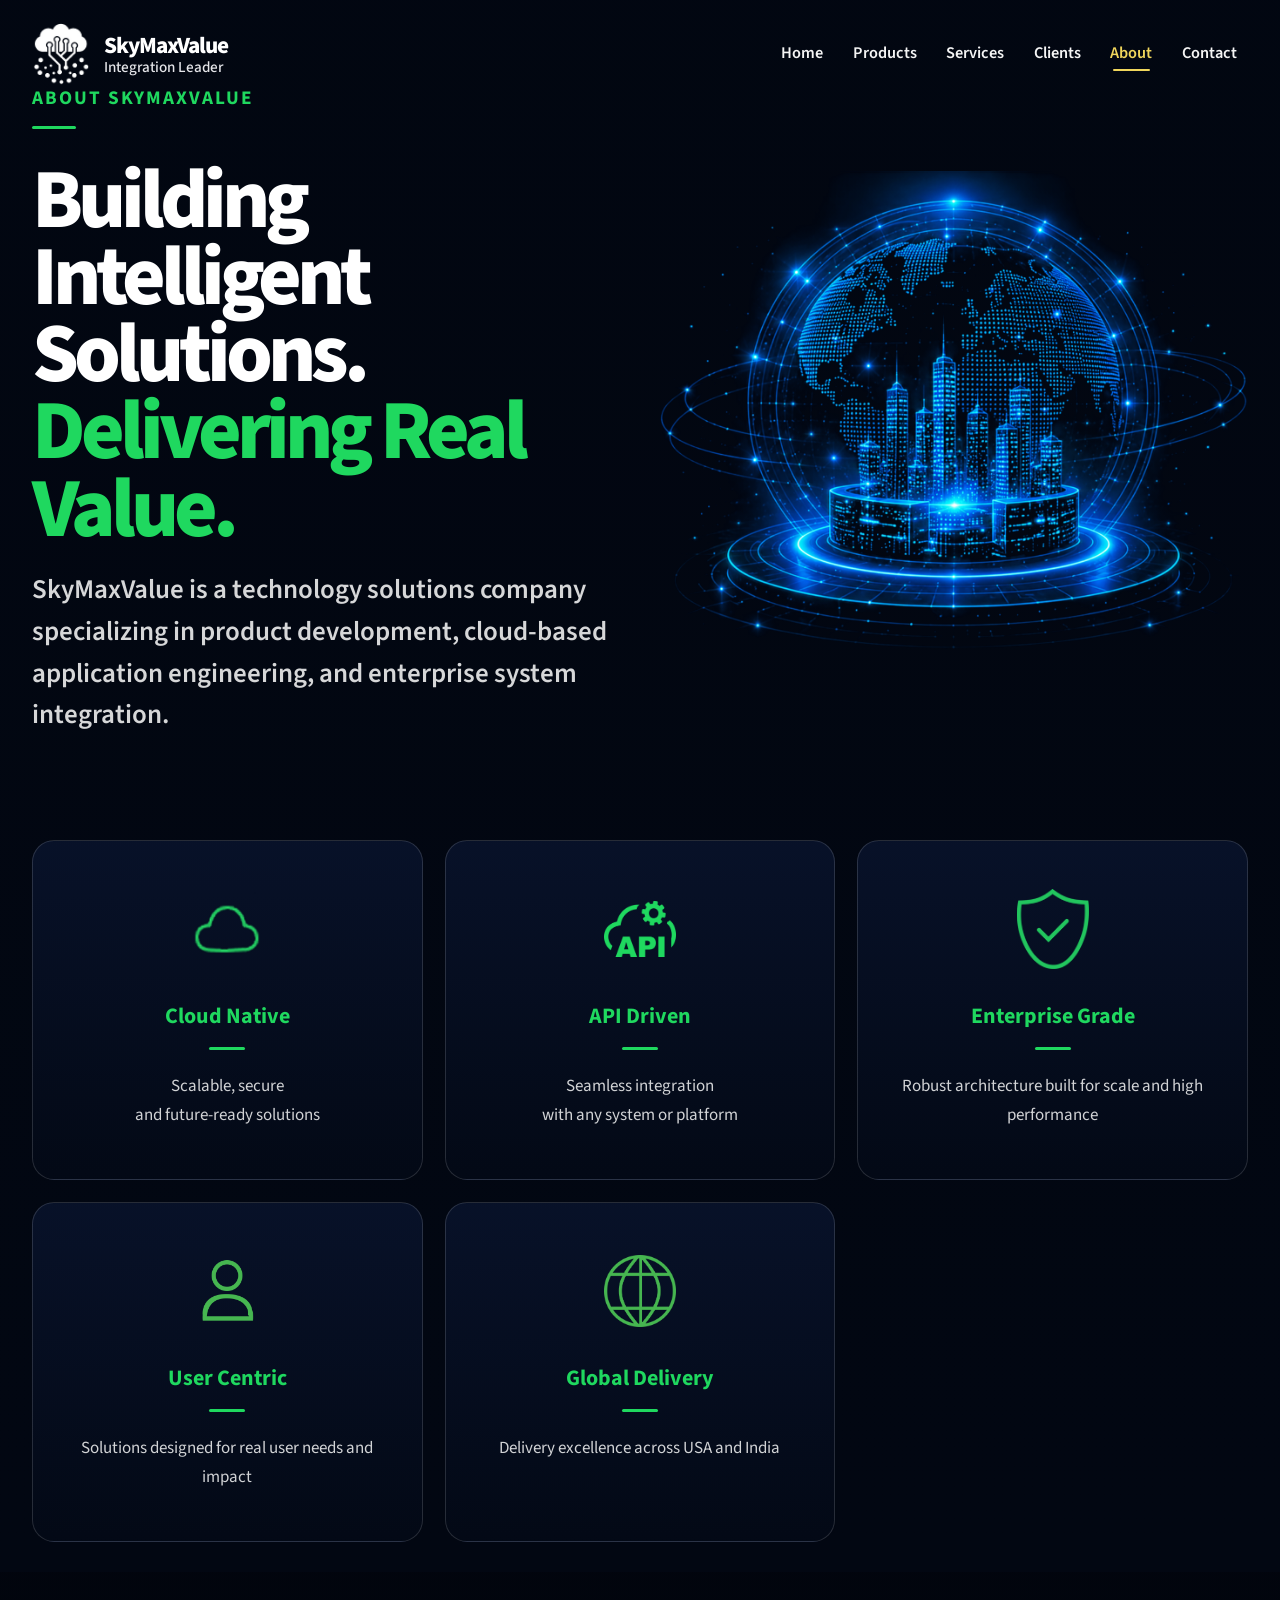
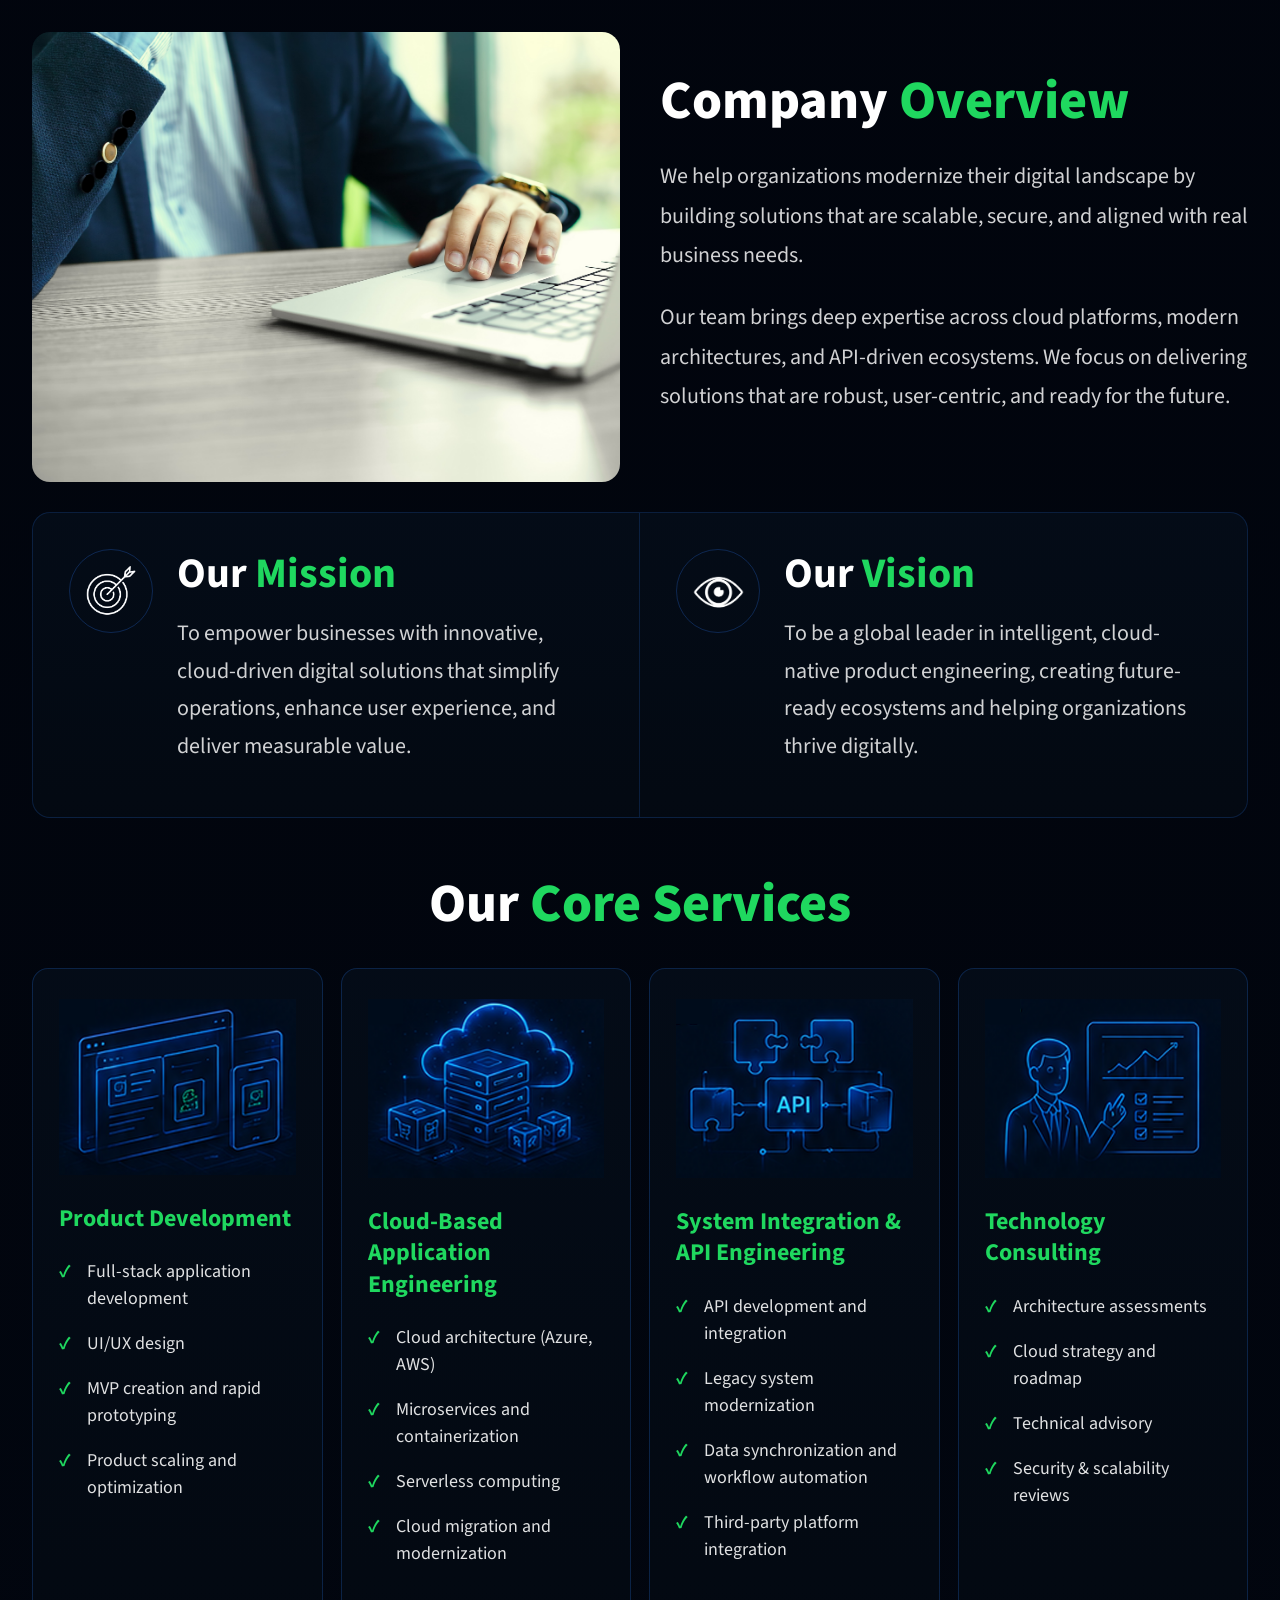
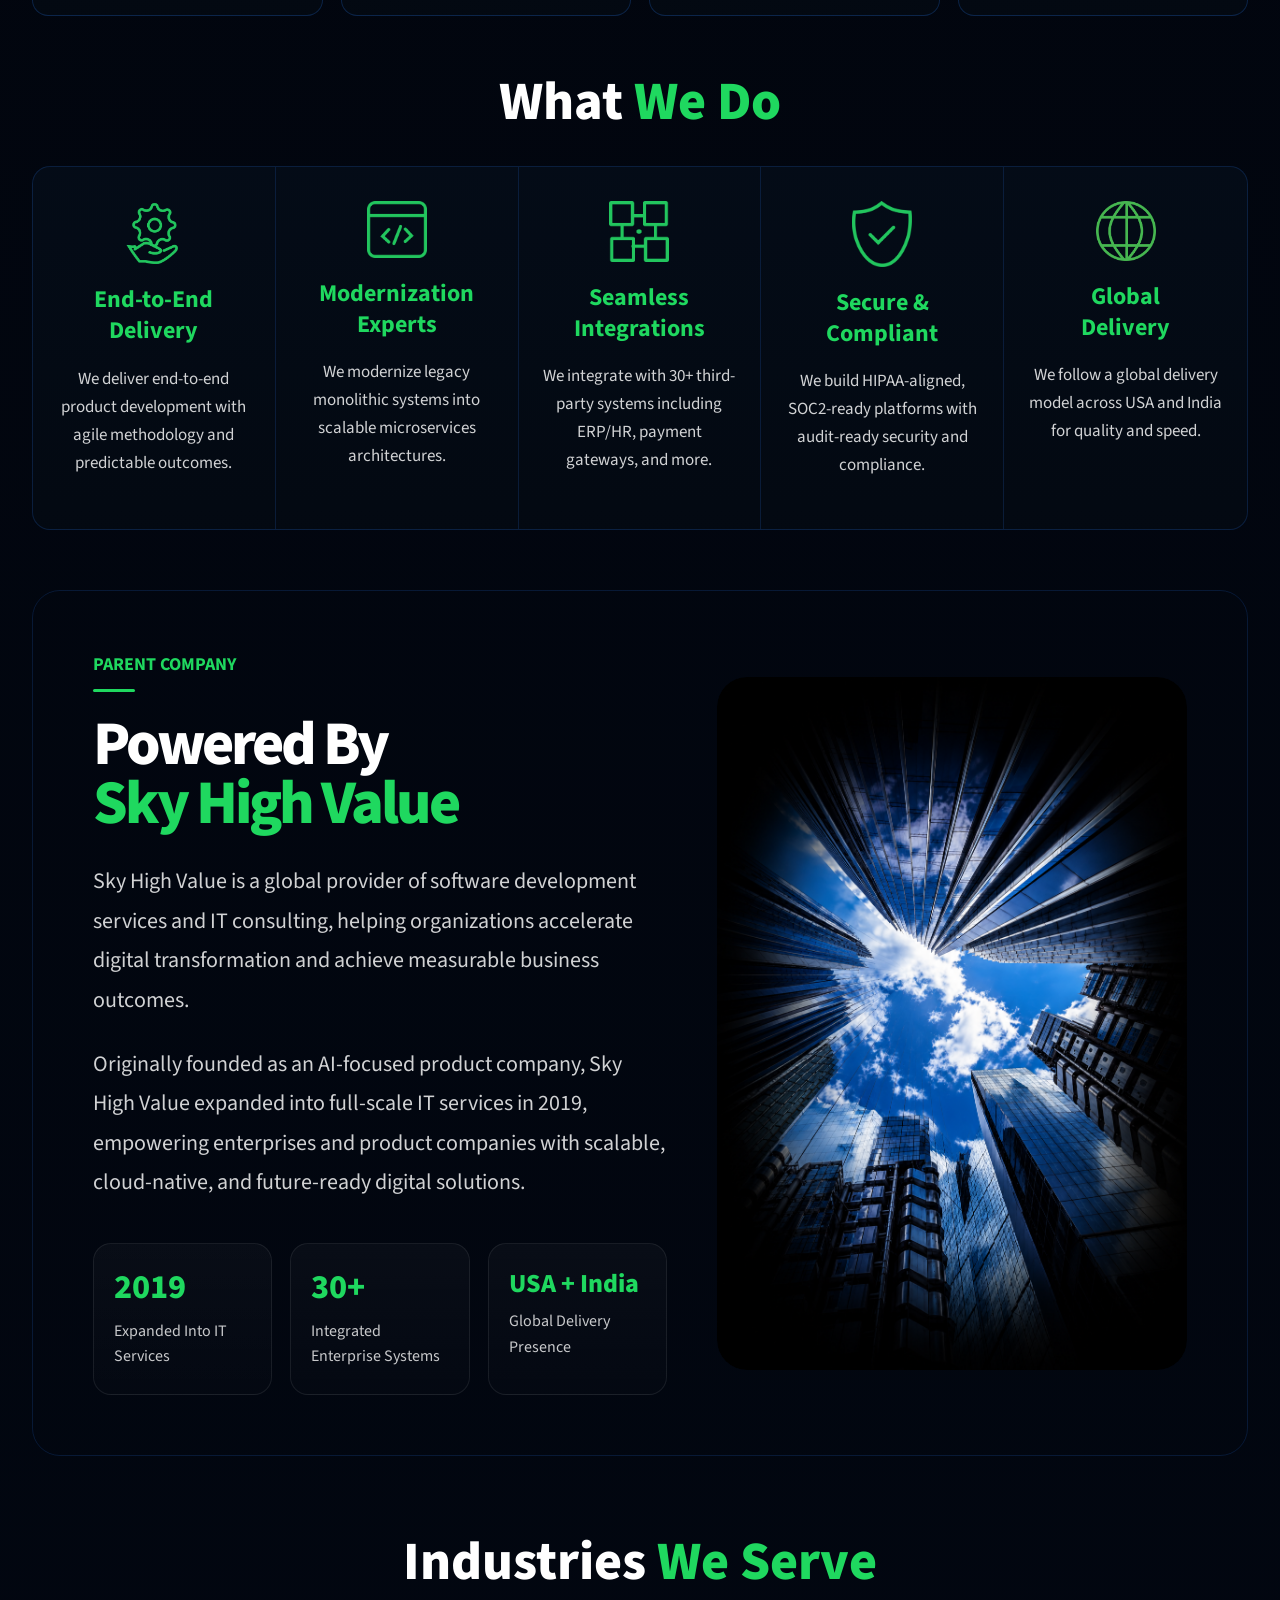
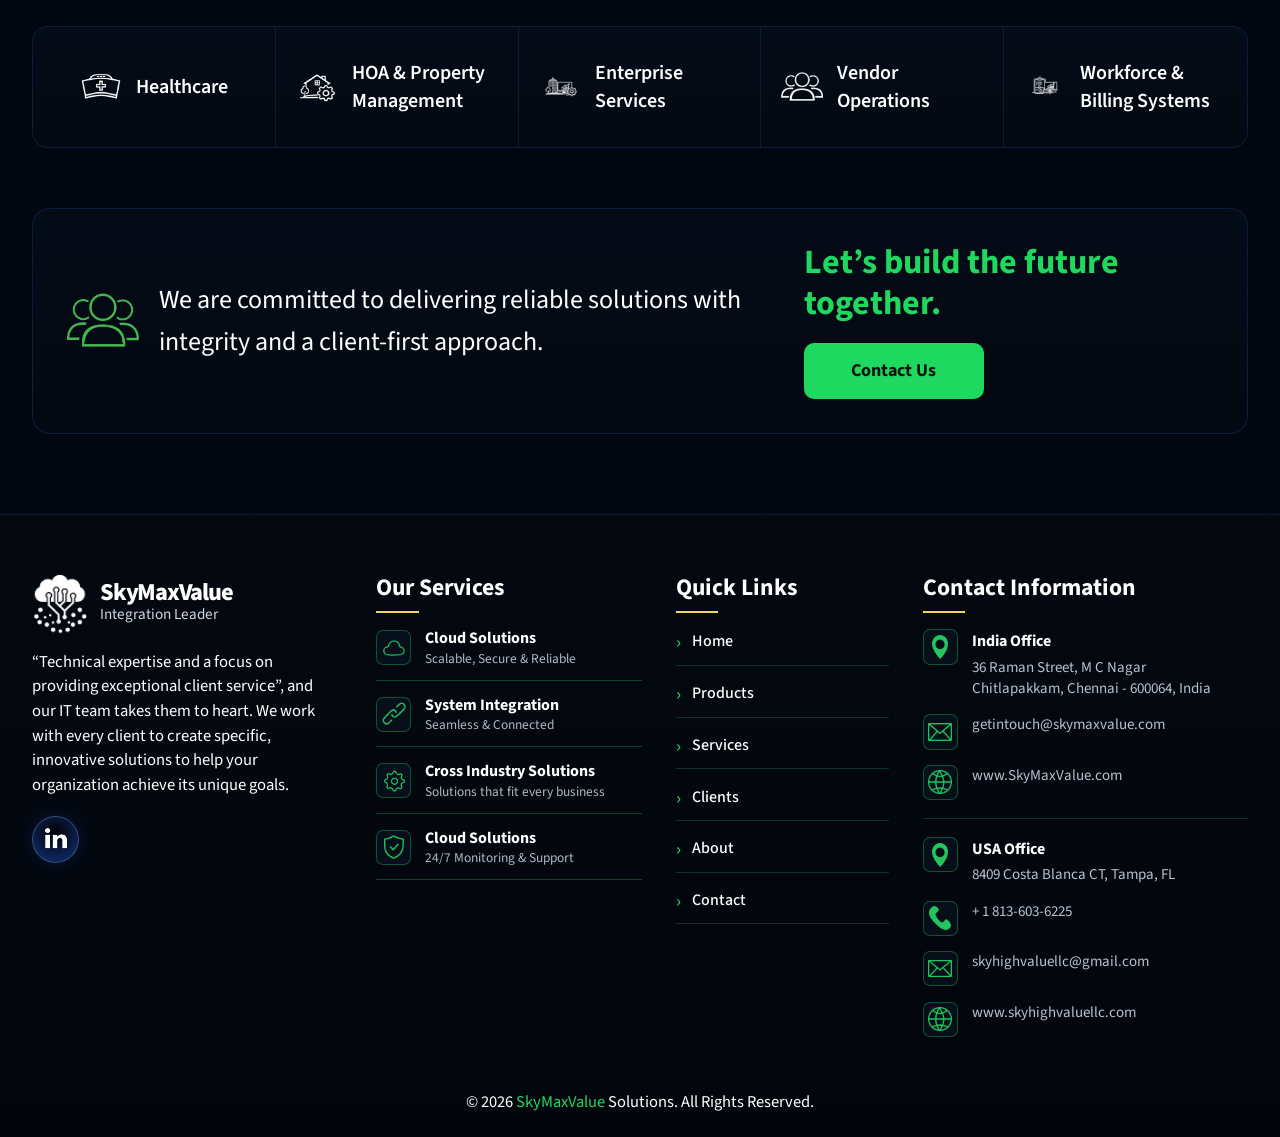
==== commit 426a7bde: "Full Architecture" ====
--- a/about.html
+++ b/about.html
@@ -1,216 +1,575 @@
-﻿<!DOCTYPE HTML>
-<html>
-	<head>
-	<meta charset="utf-8">
-	<meta http-equiv="X-UA-Compatible" content="IE=edge">
-	<title>Tour Template</title>
-	<meta name="viewport" content="width=device-width, initial-scale=1">
-	<meta name="description" content="" />
-	<meta name="keywords" content="" />
-	<meta name="author" content="" />
-
-  <!-- Facebook and Twitter integration -->
-	<meta property="og:title" content=""/>
-	<meta property="og:image" content=""/>
-	<meta property="og:url" content=""/>
-	<meta property="og:site_name" content=""/>
-	<meta property="og:description" content=""/>
-	<meta name="twitter:title" content="" />
-	<meta name="twitter:image" content="" />
-	<meta name="twitter:url" content="" />
-	<meta name="twitter:card" content="" />
-
-	<link href="https://fonts.googleapis.com/css?family=Quicksand:300,400,500,700" rel="stylesheet">
-	
-	<!-- Animate.css -->
-	<link rel="stylesheet" href="css/animate.css">
-	<!-- Icomoon Icon Fonts-->
-	<link rel="stylesheet" href="css/icomoon.css">
-	<!-- Bootstrap  -->
-	<link rel="stylesheet" href="css/bootstrap.css">
-
-	<!-- Magnific Popup -->
-	<link rel="stylesheet" href="css/magnific-popup.css">
-
-	<!-- Flexslider  -->
-	<link rel="stylesheet" href="css/flexslider.css">
-
-	<!-- Owl Carousel -->
-	<link rel="stylesheet" href="css/owl.carousel.min.css">
-	<link rel="stylesheet" href="css/owl.theme.default.min.css">
-	
-	<!-- Date Picker -->
-	<link rel="stylesheet" href="css/bootstrap-datepicker.css">
-	<!-- Flaticons  -->
-	<link rel="stylesheet" href="fonts/flaticon/font/flaticon.css">
-
-	<!-- Theme style  -->
-	<link rel="stylesheet" href="css/style.css">
-
-	<!-- Modernizr JS -->
-	<script src="js/modernizr-2.6.2.min.js"></script>
-	<!-- FOR IE9 below -->
-	<!--[if lt IE 9]>
-	<script src="js/respond.min.js"></script>
-	<![endif]-->
-
-	</head>
-	<body>
-		
-	<div class="colorlib-loader"></div>
-
-	<div id="page">
-		<nav class="colorlib-nav" role="navigation">
-			<div class="top-menu">
-				<div class="container-fluid">
-					<div class="row">
-						<div class="col-xs-2">
-							<img src="images/skymaxvaluelogo.jpg" alt="" width="250"/>
-						</div>
-						<div class="col-xs-10 text-right menu-1">
-							<ul>
-								<li><a href="index.html">Home</a></li>
-								<li class="has-dropdown iactive">
-									<a href="Products.html">Products</a>
-									<ul class="dropdown">
-										<li><a href="#">Payroll System & Integration</a></li>
-										<li><a href="#">Project and Time Sheet System & Integration</a></li>
-										<li><a href="#">HOA Parking Management </a></li>
-										<li><a href="#">Payroll System & Integration</a></li>
-										<li><a href="#">Online Store</a></li>
-										<li><a href="#">Asset Tracking </a></li>
-										<li><a href="#">Vendor Management</a></li>
-									</ul>
-								</li>
-								<li class="has-dropdown iactive">
-									<a href="services.html">Services</a>
-									<ul class="dropdown">
-										<li><a href="#">Mobile Development</a></li>
-										<li><a href="#">IT consulting</a></li>
-										<li><a href="#">Data and Analytics</a></li>
-										<li><a href="#">Enterprise and cloud services</a></li>
-									</ul>
-								</li>
-								<li><a href="Clients.html">Clients</a></li>
-								
-								<li class="active"><a href="about.html">About</a></li>
-								<li><a href="contact.html">Contact</a></li>
-							</ul>
-						</div>
-					</div>
-				</div>
-			</div>
-		</nav>
-		<aside id="colorlib-hero">
-			<div class="flexslider">
-				<ul class="slides">
-			   	<li style="background-image: url(images/cover-img-5.jpg);">
-			   		<div class="overlay"></div>
-			   		<div class="container-fluid">
-			   			<div class="row">
-								<div class="col-md-5 col-md-offset-3 col-sm-12 col-xs-12 slider-text">
-									<div class="slider-text-inner text-center">
-
-
-										<p style="color: white">
-											Sky High Value is a provider of software development services and IT consulting. Having started as a small AI product company, we switched to IT services in 2019 and ever since we have helped non-IT organizations and software product companies improve business performance and quickly win new customers.
-											With over 21 years in Information Technology, we have built up expertise in Online Store, Vendor Management, Asset Tracking, Data Analytics, Information Security and other areas and conquered such innovative fields as Artificial Intelligence and Machine Learning, Big Data and custom product development.
-											We headquarter in Tampa, FL, US, have a European office in Australia, and a delivery center in Chennai, Coimbatore. Having gained trust among companies operating in the North America
-
-										</p>
-										<h2> "If you can dream it, you can do it"</h2>
-									</div>	
-								</div>
-				   		</div>
-			   		</div>
-			   	</li>
-			  	</ul>
-		  	</div>
-		</aside>
-		 
-
-		<footer id="colorlib-footer" role="contentinfo">
-			<div class="container">
-				<div class="row row-pb-md">
-					<div class="col-md-2 colorlib-widget">
-						<h4>Consulting Services</h4>
-						<p> Technical expertise and a focus on providing exceptional client service, and our IT team takes them to heart. We work with every client to create specific, innovative solutions to help your organization achieve its unique goals</p>
-						<p>
-							<ul class="colorlib-social-icons">
-								<li><a href="#"><i class="icon-twitter"></i></a></li>
-								<li><a href="#"><i class="icon-facebook"></i></a></li>
-								<li><a href="#"><i class="icon-linkedin"></i></a></li>
-								<li><a href="#"><i class="icon-dribbble"></i></a></li>
-							</ul>
-						</p>
-					</div>
-					
-					<div class="col-md-5 colorlib-widget">
-						<h4>News</h4>
-						<p>
-							<ul class="colorlib-footer-links">
-								<li><a href="#">Scientists Discover Simple Innovation to Make Quantum States Last 10,000 Times Longer</a></li>
-								<li><a href="#">New Quantum Approach for Sharing Secrets Sets a Record With 11 Dimensions</a></li>
-								<li><a href="#">Meeting Growing Demand for Increased Storage Capacity With Improved Graphene-Based Supercapacitors</a></li>
-								<li><a href="#">Powerful Photon-Based Processing Units Enable Complex Artificial Intelligence</a></li>
-							</ul>
-						</p>
-					</div>
-
-					<div class="col-md-4 col-md-push-1">
-						<h4>Contact Information</h4>
-						<ul class="colorlib-footer-links">
-							<h4 class="colorlib-footer-links">Inida Office</h4>
-							<li>36 Raman Street, M C Nagar <br />Chitlapakkam, chennai -600064 , India</li>
-							<li><a href="mailto:getintouch@skymaxvalue.com">getintouch@skymaxvalue.com</a></li>
-							<li><a href="www.SkyMaxValue.com">www.SkyMaxValue.com</a></li>
-						</ul>
-						<ul class="colorlib-footer-links">
-							<h4 class="colorlib-footer-links">USA Office</h4>
-							<li>8409 Costa Blanca CT, Tampa, FL </li>
-							<li><a href="tel://813-603-6225">+ 1 813-603-6225</a></li>
-							<li><a href="mailto:skyhighvaluellc@gmail.com">skyghighvaluellc@gmail.com</a></li>
-							<li><a href="www.SkyMaxValuellc.com">www.SkyhighValuellc.com</a></li>
-						</ul>
-					</div>
-				</div>
-				<div class="row">
-					<div class="col-md-12 text-center">
-						<p>
-							Copyright &copy;
-							<script>document.write(new Date().getFullYear());</script> All rights reserved @ SkyMaxValue  Technology Solutions
-						</p>
-					</div>
-				</div>
-			</div>
-		</footer>
-	</div>
-
-	 
-
-	<!-- jQuery -->
-	<script src="js/jquery.min.js"></script>
-	<!-- jQuery Easing -->
-	<script src="js/jquery.easing.1.3.js"></script>
-	<!-- Bootstrap -->
-	<script src="js/bootstrap.min.js"></script>
-	<!-- Waypoints -->
-	<script src="js/jquery.waypoints.min.js"></script>
-	<!-- Flexslider -->
-	<script src="js/jquery.flexslider-min.js"></script>
-	<!-- Owl carousel -->
-	<script src="js/owl.carousel.min.js"></script>
-	<!-- Magnific Popup -->
-	<script src="js/jquery.magnific-popup.min.js"></script>
-	<script src="js/magnific-popup-options.js"></script>
-	<!-- Date Picker -->
-	<script src="js/bootstrap-datepicker.js"></script>
-	<!-- Stellar Parallax -->
-	<script src="js/jquery.stellar.min.js"></script>
-
-	<!-- Main -->
-	<script src="js/main.js"></script>
-
-	</body>
-</html>
-
+<!-- about.html -->
+<!DOCTYPE html>
+<html lang="en">
+<head>
+
+  <meta charset="UTF-8" />
+  <meta name="viewport" content="width=device-width, initial-scale=1.0"/>
+
+  <title>About | SkyMaxValue</title>
+
+  <link href="https://fonts.googleapis.com/css2?family=Source+Sans+Pro:wght@300;400;600;700;800;900&display=swap" rel="stylesheet">
+
+  <link href="https://cdn.jsdelivr.net/npm/bootstrap@5.3.3/dist/css/bootstrap.min.css" rel="stylesheet">
+
+  <link rel="stylesheet" href="css/style.css">
+  <link rel="stylesheet" href="css/about.css">
+
+</head>
+
+<body class="about-page">
+
+  <div id="navbar-container"></div>
+
+  <section class="about-hero">
+
+    <div class="about-hero__overlay"></div>
+
+    <div class="container-xxl">
+
+      <div class="about-hero__grid">
+
+  
+        <div class="about-hero__content">
+
+          <span class="about-hero__eyebrow">
+            ABOUT SKYMAXVALUE
+          </span>
+
+          <h1>
+            Building Intelligent
+            <br>
+            Solutions.
+            <span>Delivering Real Value.</span>
+          </h1>
+
+          <p class="about-hero__description">
+            SkyMaxValue is a technology solutions company specializing in
+            product development, cloud-based application engineering,
+            and enterprise system integration.
+          </p>
+
+        </div>
+
+
+        <div class="about-hero__visual">
+
+          <img
+            src="images/about-globe22.png"
+            alt="SkyMaxValue Globe"
+          >
+
+        </div>
+
+      </div>
+
+
+      <div class="about-feature-grid">
+
+
+        <article class="about-feature-card">
+
+          <div class="about-feature-card__icon">
+            <img src="images/icon-cloud.png" alt="">
+          </div>
+
+          <h3>Cloud Native</h3>
+
+          <span class="about-feature-card__line"></span>
+
+          <p>
+            Scalable, secure
+            <br>
+            and future-ready
+            solutions
+          </p>
+
+        </article>
+
+
+        <article class="about-feature-card">
+
+          <div class="about-feature-card__icon">
+            <img src="images/api-icon2.png" alt="">
+          </div>
+
+          <h3>API Driven</h3>
+
+          <span class="about-feature-card__line"></span>
+
+          <p>
+            Seamless integration
+            <br>
+            with any system
+            or platform
+          </p>
+
+        </article>
+
+
+        <article class="about-feature-card">
+
+          <div class="about-feature-card__icon">
+            <img src="images/security.png" alt="">
+          </div>
+
+          <h3>Enterprise Grade</h3>
+
+          <span class="about-feature-card__line"></span>
+
+          <p>
+            Robust architecture
+            built for scale and
+            high performance
+          </p>
+
+        </article>
+
+
+        <article class="about-feature-card">
+
+          <div class="about-feature-card__icon">
+            <img src="images/user-green.png" alt="">
+          </div>
+
+          <h3>User Centric</h3>
+
+          <span class="about-feature-card__line"></span>
+
+          <p>
+            Solutions designed
+            for real user needs
+            and impact
+          </p>
+
+        </article>
+
+
+        <article class="about-feature-card">
+
+          <div class="about-feature-card__icon">
+            <img src="images/globe-icon.png" alt="">
+          </div>
+
+          <h3>Global Delivery</h3>
+
+          <span class="about-feature-card__line"></span>
+
+          <p>
+            Delivery excellence
+            across USA
+            and India
+          </p>
+
+        </article>
+
+      </div>
+
+    </div>
+
+  </section>
+
+
+
+
+<section class="company-overview-section">
+
+  <div class="container-xxl">
+
+    <div class="company-overview">
+
+
+      <div class="company-overview__image">
+
+        <img
+          src="images/office-team.jpg"
+          alt="Company Overview"
+        >
+
+      </div>
+
+
+      <div class="company-overview__content">
+
+        <h2>
+          Company <span>Overview</span>
+        </h2>
+
+        <p>
+          We help organizations modernize their digital landscape
+          by building solutions that are scalable, secure, and
+          aligned with real business needs.
+        </p>
+
+        <p>
+          Our team brings deep expertise across cloud platforms,
+          modern architectures, and API-driven ecosystems.
+          We focus on delivering solutions that are robust,
+          user-centric, and ready for the future.
+        </p>
+
+      </div>
+
+    </div>
+
+  </div>
+
+</section>
+
+
+  <section class="mission-vision">
+
+    <div class="container-xxl">
+
+      <div class="mission-vision__grid">
+
+
+        <article class="mv-card">
+
+          <div class="mv-card__icon">
+            <img src="images/target-icon.png" alt="">
+          </div>
+
+          <div class="mv-card__content">
+
+            <h3>
+              Our <span>Mission</span>
+            </h3>
+
+            <p>
+              To empower businesses with innovative,
+              cloud-driven digital solutions that simplify
+              operations, enhance user experience,
+              and deliver measurable value.
+            </p>
+
+          </div>
+
+        </article>
+
+
+        <article class="mv-card">
+
+          <div class="mv-card__icon">
+            <img src="images/vision-icon.png" alt="">
+          </div>
+
+          <div class="mv-card__content">
+
+            <h3>
+              Our <span>Vision</span>
+            </h3>
+
+            <p>
+              To be a global leader in intelligent,
+              cloud-native product engineering,
+              creating future-ready ecosystems and
+              helping organizations thrive digitally.
+            </p>
+
+          </div>
+
+        </article>
+
+      </div>
+
+    </div>
+
+  </section>
+
+  <section class="core-services">
+
+    <div class="container-xxl">
+
+      <h2 class="section-title">
+        Our <span>Core Services</span>
+      </h2>
+
+      <div class="core-services__grid">
+
+        <article class="core-card">
+
+          <div class="core-card__icon">
+            <img src="images/product-development.png" alt="">
+          </div>
+
+          <h3>Product Development</h3>
+
+          <ul>
+            <li>Full-stack application development</li>
+            <li>UI/UX design</li>
+            <li>MVP creation and rapid prototyping</li>
+            <li>Product scaling and optimization</li>
+          </ul>
+
+        </article>
+
+        <article class="core-card">
+
+          <div class="core-card__icon">
+            <img src="images/cloud-app.png" alt="">
+          </div>
+
+          <h3>Cloud-Based Application Engineering</h3>
+
+          <ul>
+            <li>Cloud architecture (Azure, AWS)</li>
+            <li>Microservices and containerization</li>
+            <li>Serverless computing</li>
+            <li>Cloud migration and modernization</li>
+          </ul>
+
+        </article>
+
+        <article class="core-card">
+
+          <div class="core-card__icon">
+            <img src="images/api-engineering.png" alt="">
+          </div>
+
+          <h3>System Integration & API Engineering</h3>
+
+          <ul>
+            <li>API development and integration</li>
+            <li>Legacy system modernization</li>
+            <li>Data synchronization and workflow automation</li>
+            <li>Third-party platform integration</li>
+          </ul>
+
+        </article>
+
+        <article class="core-card">
+
+          <div class="core-card__icon">
+            <img src="images/consulting.png" alt="">
+          </div>
+
+          <h3>Technology Consulting</h3>
+
+          <ul>
+            <li>Architecture assessments</li>
+            <li>Cloud strategy and roadmap</li>
+            <li>Technical advisory</li>
+            <li>Security & scalability reviews</li>
+          </ul>
+
+        </article>
+
+      </div>
+
+    </div>
+
+  </section>
+
+  <section class="what-we-do">
+
+    <div class="container-xxl">
+
+      <h2 class="section-title">
+        What <span>We Do</span>
+      </h2>
+
+      <div class="what-grid">
+
+        <article class="what-card">
+          <img src="images/delivery.png" alt="">
+          <h3>End-to-End Delivery</h3>
+          <p>
+            We deliver end-to-end product development
+            with agile methodology and predictable outcomes.
+          </p>
+        </article>
+
+        <article class="what-card">
+          <img src="images/modernization.png" alt="">
+          <h3>Modernization Experts</h3>
+          <p>
+            We modernize legacy monolithic systems into
+            scalable microservices architectures.
+          </p>
+        </article>
+
+        <article class="what-card">
+          <img src="images/integration-grid.png" alt="">
+          <h3>Seamless Integrations</h3>
+          <p>
+            We integrate with 30+ third-party systems
+            including ERP/HR, payment gateways, and more.
+          </p>
+        </article>
+
+        <article class="what-card">
+          <img src="images/security.png" alt="">
+          <h3>Secure & Compliant</h3>
+          <p>
+            We build HIPAA-aligned, SOC2-ready platforms
+            with audit-ready security and compliance.
+          </p>
+        </article>
+
+        <article class="what-card">
+          <img src="images/globe-icon.png" alt="">
+          <h3>Global <br> Delivery</h3>
+          <p>
+            We follow a global delivery model across
+            USA and India for quality and speed.
+          </p>
+        </article>
+
+      </div>
+
+    </div>
+
+  </section>
+
+
+
+<section class="parent-company-section">
+
+  <div class="container-xxl">
+
+    <div class="parent-company-wrapper">
+
+
+      <div class="parent-company-content">
+
+        <span class="parent-company-label">
+          PARENT COMPANY
+        </span>
+
+        <h2>
+          Powered By
+          <span>Sky High Value</span>
+        </h2>
+
+        <p class="parent-company-text">
+          Sky High Value is a global provider of software development
+          services and IT consulting, helping organizations accelerate
+          digital transformation and achieve measurable business outcomes.
+        </p>
+
+        <p class="parent-company-text">
+          Originally founded as an AI-focused product company,
+          Sky High Value expanded into full-scale IT services in 2019,
+          empowering enterprises and product companies with scalable,
+          cloud-native, and future-ready digital solutions.
+        </p>
+
+  
+        <div class="parent-company-stats">
+
+          <article class="parent-stat">
+            <h3>2019</h3>
+            <span>Expanded Into IT Services</span>
+          </article>
+
+          <article class="parent-stat">
+            <h3>30+</h3>
+            <span>Integrated Enterprise Systems</span>
+          </article>
+
+          <article class="parent-stat">
+            <h3 id="usid">USA + India</h3>
+            <span>Global Delivery Presence</span>
+          </article>
+
+        </div>
+
+      </div>
+
+    
+      <div class="parent-company-visual">
+
+        <div class="parent-company-card">
+
+          <div class="parent-company-glow"></div>
+
+          <img
+            src="images/skyhigh.png"
+            alt="Sky High Value"
+          >
+
+        </div>
+
+      </div>
+
+    </div>
+
+  </div>
+
+</section>
+ 
+
+
+
+  <section class="industries-strip">
+
+    <div class="container-xxl">
+
+      <h2 class="section-title">
+        Industries <span>We Serve</span>
+      </h2>
+
+      <div class="industries-strip__grid">
+
+        <article><img src="images/healthcare-icon.png"><span>Healthcare</span></article>
+
+        <article><img src="images/hoa-icon.png"><span>HOA & Property Management</span></article>
+
+        <article><img src="images/enterprise.png"><span>Enterprise Services</span></article>
+
+        <article><img src="images/group-icon2.png"><span>Vendor Operations</span></article>
+
+        <article><img src="images/workforce-icon.png"><span>Workforce & Billing Systems</span></article>
+
+      </div>
+
+    </div>
+
+  </section>
+
+
+  <section class="about-cta">
+
+    <div class="container-xxl">
+
+      <div class="about-cta__box">
+
+        <div class="about-cta__left">
+
+          <img src="images/group-icon.png" alt="">
+
+          <p>
+            We are committed to delivering reliable solutions
+            with integrity and a client-first approach.
+          </p>
+
+        </div>
+
+        <div class="about-cta__right">
+
+          <h3>
+            Let’s build the future together.
+          </h3>
+
+          <a href="contact.html">
+            Contact Us
+          </a>
+
+        </div>
+
+      </div>
+
+    </div>
+
+  </section>
+
+  <div id="footer-container"></div>
+
+  <script src="https://cdn.jsdelivr.net/npm/bootstrap@5.3.3/dist/js/bootstrap.bundle.min.js"></script>
+
+  <script src="js/navbar.js"></script>
+  <script src="js/script.js"></script>
+
+</body>
+</html>
--- a/css/style.css
+++ b/css/style.css
@@ -1,1894 +1,2252 @@
-@font-face {
-  font-family: 'icomoon';
-  src: url("../fonts/icomoon/icomoon.eot?srf3rx");
-  src: url("../fonts/icomoon/icomoon.eot?srf3rx#iefix") format("embedded-opentype"), url("../fonts/icomoon/icomoon.ttf?srf3rx") format("truetype"), url("../fonts/icomoon/icomoon.woff?srf3rx") format("woff"), url("../fonts/icomoon/icomoon.svg?srf3rx#icomoon") format("svg");
-  font-weight: normal;
-  font-style: normal; }
-
-/* =======================================================
-*
-* 	Template Style 
-*
-* ======================================================= */
+:root {
+  --bg-0: #02060f;
+  --bg-1: #040916;
+  --bg-2: #071021;
+  --panel: rgba(8, 15, 29, 0.92);
+  --panel-2: rgba(7, 13, 25, 0.9);
+  --line: rgba(51, 125, 222, 0.38);
+  --line-soft: rgba(45, 123, 236, 0.18);
+  --text: #f7f8fb;
+  --muted: rgba(220, 229, 245, 0.82);
+  --muted-2: rgba(220, 229, 245, 0.72);
+  --green: #24d565;
+  --green-2: #16c659;
+  --gold: #f0d65c;
+  --blue: #2f7fff;
+  --blue-2: #1d6cff;
+  --violet: #8d72ff;
+  --shadow-lg: 0 22px 70px rgba(0, 0, 0, 0.42);
+  --shadow-md: 0 14px 44px rgba(0, 0, 0, 0.28);
+  --radius-lg: 26px;
+  --radius-md: 18px;
+  --radius-sm: 12px;
+  --container: 1240px;
+}
+
+*,
+*::before,
+*::after {
+  box-sizing: border-box;
+}
+
+html {
+  scroll-behavior: smooth;
+}
+
 body {
-  font-family: "Quicksand", Arial, sans-serif;
-  font-weight: 400;
-  font-size: 14px;
-  line-height: 1.7;
-  color: #595959;
-  background: #fff; }
-
-#page {
+  margin: 0;
+  min-height: 100vh;
+  color: var(--text);
+ font-family: 'Source Sans Pro', sans-serif;
+  background:
+    radial-gradient(circle at 16% 12%, rgba(30, 211, 106, 0.14), transparent 0 22%),
+    radial-gradient(circle at 80% 10%, rgba(45, 123, 236, 0.22), transparent 0 24%),
+    radial-gradient(circle at 78% 72%, rgba(140, 114, 255, 0.08), transparent 0 26%),
+    linear-gradient(180deg, #02040a 0%, #02060f 16%, #030610 100%);
+  overflow-x: clip;
   position: relative;
-  overflow-x: hidden;
+}
+
+body::before,
+body::after {
+  content: "";
+  position: fixed;
+  inset: 0;
+  pointer-events: none;
+  z-index: -1;
+}
+
+body::before {
+  background:
+    radial-gradient(circle at 20% 16%, rgba(47, 127, 255, 0.06), transparent 0 22%),
+    radial-gradient(circle at 82% 0%, rgba(36, 213, 101, 0.05), transparent 0 16%),
+    radial-gradient(circle at 58% 68%, rgba(141, 114, 255, 0.06), transparent 0 25%);
+  opacity: 0.9;
+}
+
+body::after {
+  background-image:
+    linear-gradient(rgba(255, 255, 255, 0.013) 1px, transparent 1px),
+    linear-gradient(90deg, rgba(255, 255, 255, 0.013) 1px, transparent 1px);
+  background-size: 180px 180px;
+  opacity: 0.15;
+  mask-image: radial-gradient(circle at center, black 52%, transparent 100%);
+}
+
+a {
+  color: inherit;
+}
+
+img {
+  max-width: 100%;
+  display: block;
+}
+
+button,
+a {
+  -webkit-tap-highlight-color: transparent;
+}
+
+:focus-visible {
+  outline: 2px solid rgba(240, 214, 92, 0.86);
+  outline-offset: 3px;
+}
+
+.sprite {
+  position: absolute;
+  width: 0;
+  height: 0;
+  overflow: hidden;
+}
+
+.sprite symbol,
+.sprite svg {
+  fill: none;
+  stroke: currentColor;
+  stroke-width: 1.75;
+  stroke-linecap: round;
+  stroke-linejoin: round;
+}
+
+.container-xxl {
+  max-width: var(--container);
+}
+
+.hero-shell {
+  position: relative;
+  overflow: clip;
+}
+
+.sky-nav {
+  position: absolute;
+  inset: 0 0 auto;
+  z-index: 50;
+  padding: 1.1rem 0 0;
+}
+
+.sky-nav__inner {
+  display: flex;
+  align-items: center;
+  gap: 1rem;
+}
+
+
+
+.sky-brand {
+    display: inline-flex;
+    align-items: center;
+    gap: 0.9rem;
+    text-decoration: none;
+    white-space: nowrap;
+}
+
+.sky-brand__logo {
+    width: 58px;
+    height: auto;
+    display: block;
+    object-fit: contain;
+    flex-shrink: 0;
+}
+
+
+.sky-brand__name {
+    font-size: 1.45rem;
+    font-weight: 800;
+    letter-spacing: -0.05em;
+    color: #fff;
+    margin: 0;
+}
+
+.sky-brand__tag {
+    margin-top: 0.18rem;
+    font-size: 0.95rem;
+    font-weight: 500;
+    color: rgba(248, 249, 252, 0.92);
+}
+
+
+.sky-brand__copy {
+  display: flex;
+  flex-direction: column;
+  line-height: 1;
+}
+
+
+
+
+.sky-toggler {
+  margin-left: auto;
+  border: 1px solid rgba(255, 255, 255, 0.1);
+  border-radius: 0.95rem;
+  padding: 0.55rem 0.75rem;
+  background: rgba(255, 255, 255, 0.04);
+  box-shadow: 0 10px 20px rgba(0, 0, 0, 0.18);
+}
+
+.sky-toggler .navbar-toggler-icon {
+  filter: invert(1) brightness(1.85);
+}
+
+.sky-nav__collapse {
+  justify-content: flex-end;
+}
+
+.sky-nav__list {
+  gap: 0.45rem;
+}
+
+.sky-nav__list .nav-link {
+  position: relative;
+  font-size: 1.02rem;
+  font-weight: 600;
+  color: rgba(255, 255, 255, 0.96);
+  padding: 0.35rem 0.7rem 0.5rem;
+  margin: 0 0.2rem;
+  transition: color 0.22s ease, opacity 0.22s ease;
+}
+
+.sky-nav__list .nav-link::after {
+  content: "";
+  position: absolute;
+  left: 0.65rem;
+  right: 0.65rem;
+  bottom: 0.16rem;
+  height: 2px;
+  border-radius: 999px;
+  background: transparent;
+  transform: scaleX(0);
+  transform-origin: center;
+  transition: transform 0.22s ease, background-color 0.22s ease;
+}
+
+.sky-nav__list .nav-link:hover,
+.sky-nav__list .nav-link.active {
+  color: var(--gold);
+}
+
+.sky-nav__list .nav-link:hover::after,
+.sky-nav__list .nav-link.active::after {
+  background: var(--gold);
+  transform: scaleX(1);
+}
+
+.hero-carousel {
+  position: relative;
+  min-height: 100svh;
+}
+
+.hero-carousel__inner {
+  min-height: 100svh;
+}
+
+.hero-carousel__inner .carousel-item {
+  min-height: 100svh;
+}
+
+.hero-slide {
+  position: relative;
+  min-height: 100svh;
+  padding: 7.9rem 0 5.1rem;
+  background:
+    radial-gradient(circle at 72% 18%, rgba(71, 78, 255, 0.24), transparent 0 21%),
+    radial-gradient(circle at 87% 52%, rgba(46, 214, 255, 0.1), transparent 0 18%),
+    linear-gradient(180deg, rgba(2, 6, 16, 0.3), rgba(2, 6, 16, 0.96));
+}
+
+.hero-slide--product {
+  --slide-glow: rgba(94, 80, 255, 0.23);
+  --slide-glow-2: rgba(36, 213, 101, 0.08);
+}
+
+.hero-slide--cloud {
+  --slide-glow: rgba(47, 127, 255, 0.24);
+  --slide-glow-2: rgba(36, 213, 101, 0.08);
+}
+
+.hero-slide--api {
+  --slide-glow: rgba(25, 211, 255, 0.22);
+  --slide-glow-2: rgba(36, 213, 101, 0.08);
+}
+
+.hero-slide--consulting {
+  --slide-glow: rgba(63, 120, 255, 0.24);
+  --slide-glow-2: rgba(36, 213, 101, 0.06);
+}
+
+.hero-slide__veil {
+  position: absolute;
+  inset: 0;
+  background:
+    radial-gradient(circle at 73% 24%, var(--slide-glow) 0, transparent 20%),
+    radial-gradient(circle at 73% 58%, var(--slide-glow-2) 0, transparent 28%),
+    linear-gradient(180deg, rgba(2, 6, 16, 0.72), rgba(2, 6, 16, 0.94));
+  pointer-events: none;
+}
+
+.hero-slide__content {
+  position: relative;
+  z-index: 2;
+}
+
+.hero-copy {
+  position: relative;
+  padding-top: 0.55rem;
+}
+
+.hero-copy__eyebrow {
+  margin: 0 0 0.9rem;
+  color: var(--gold);
+  font-size: 0.8rem;
+  font-weight: 700;
+  letter-spacing: 0.05em;
+}
+
+.hero-copy__kicker {
+  margin: 0 0 0.62rem;
+  color: var(--green);
+  font-size: clamp(1.18rem, 1.5vw, 1.62rem);
+  line-height: 1.08;
+  font-weight: 800;
+  letter-spacing: -0.04em;
+}
+
+.hero-copy__title {
+  margin: 0 0 1rem;
+  max-width: 10ch;
+  font-size: clamp(3.35rem, 5.15vw, 6rem);
+  line-height: 0.9;
+  letter-spacing: -0.08em;
+  font-weight: 800;
+}
+
+.hero-copy__title span {
+  color: var(--green);
+}
+
+.hero-copy__text {
+  max-width: 34.5rem;
+  margin: 0 0 1.7rem;
+  color: rgba(245, 247, 251, 0.94);
+  font-size: clamp(1.05rem, 1.15vw, 1.23rem);
+  line-height: 1.38;
+  font-weight: 600;
+}
+
+.hero-copy__actions {
+  display: flex;
+  flex-wrap: wrap;
+  gap: 0.9rem;
+}
+
+.btn-sky {
+  min-height: 3.25rem;
+  padding: 0.9rem 1.4rem;
+  border-radius: 0.85rem;
+  font-size: 1rem;
+  font-weight: 700;
+  letter-spacing: -0.02em;
+  display: inline-flex;
+  align-items: center;
+  gap: 0.75rem;
+  transition: transform 0.25s ease, background-color 0.25s ease, border-color 0.25s ease, box-shadow 0.25s ease, color 0.25s ease;
+}
+
+.btn-sky:hover {
+  transform: translateY(-2px);
+}
+
+.btn-sky--solid {
+  background: linear-gradient(180deg, #29ce69 0%, #22c95f 100%);
+  color: #04150d;
+  border: 1px solid #29ce69;
+  box-shadow: 0 16px 32px rgba(36, 213, 101, 0.14);
+}
+
+.btn-sky--solid:hover {
+  color: #04150d;
+  background: linear-gradient(180deg, #37db77 0%, #23c95f 100%);
+  box-shadow: 0 18px 42px rgba(36, 213, 101, 0.2);
+}
+
+.btn-sky--outline {
+  background: rgba(4, 9, 20, 0.78);
+  color: #fff;
+  border: 1.4px solid #23e06f;
+  box-shadow: inset 0 0 0 1px rgba(35, 224, 111, 0.06);
+}
+
+.btn-sky--outline:hover {
+  color: #fff;
+  background: rgba(35, 224, 111, 0.08);
+  border-color: #36ef7e;
+}
+
+.btn-sky--compact {
+  min-height: 2.9rem;
+  padding: 0.78rem 1.15rem;
+}
+
+.btn-arrow {
+  width: 0.72rem;
+  height: 0.72rem;
+  flex: 0 0 auto;
+  border-top: 2px solid currentColor;
+  border-right: 2px solid currentColor;
+  transform: rotate(45deg);
+  margin-top: -0.05rem;
+}
+
+.hero-visual {
+  position: relative;
+  display: flex;
+  justify-content: center;
+  align-items: center;
+  padding-top: 0.2rem;
+}
+
+
+
+
+ .hero-visual__image {
+  position: relative;
+  z-index: 1;
+  width: min(100%, 760px);
+  height: auto;
+  filter:
+    
+}
+
+
+.hero-features {
+  display: grid;
+  grid-template-columns: repeat(4, minmax(0, 1fr));
+  gap: 1.15rem;
+  margin-top: 3rem;
+  position: relative;
+  z-index: 2;
+}
+
+.hero-feature {
+  display: flex;
+  align-items: flex-start;
+  gap: 0.85rem;
+  min-width: 0;
+}
+
+.hero-feature__icon {
+    width: 3rem;
+    height: 3rem;
+
+    display: flex;
+    align-items: center;
+    justify-content: center;
+
+    flex-shrink: 0;
+
+    border-radius: 0.9rem;
+
+    background: rgba(10, 16, 32, 0.42);
+
+    border: 1px solid rgba(255, 255, 255, 0.08);
+
+    overflow: hidden;
+
+    backdrop-filter: blur(8px);
+}
+
+.hero-feature__icon img,
+.hero-feature__icon svg {
+    width: 3rem;
+    height: 3rem;
+
+    object-fit: contain;
+    display: block;
+}
+.hero-feature__icon {
+    width: 3.3rem;
+    height: 3.3rem;
+}
+
+.hero-feature__icon--violet {
+  color: var(--violet);
+}
+
+.hero-feature h3 {
+  margin: 0;
+  color: #fff;
+  font-size: 1.05rem;
+  line-height: 1.12;
+  font-weight: 700;
+}
+
+.hero-feature p {
+  margin: 0.1rem 0 0;
+  color: rgba(228, 234, 247, 0.82);
+  font-size: 0.94rem;
+  line-height: 1.12;
+}
+
+.hero-carousel__indicators {
+  gap: 0.52rem;
+  margin-bottom: 0;
+  bottom: 1.2rem;
+}
+
+.hero-carousel__indicators [data-bs-target] {
+  width: 0.5rem;
+  height: 0.5rem;
+  border-radius: 50%;
+  border: 0;
+  background: rgba(217, 224, 238, 0.52);
+  opacity: 1;
+}
+
+.hero-carousel__indicators .active {
+  background: var(--gold);
+  box-shadow: 0 0 0 4px rgba(240, 214, 92, 0.08);
+}
+
+.hero-carousel__control {
+  width: 3.2rem;
+  height: 3.2rem;
+  top: 50%;
+  transform: translateY(-50%);
+  border-radius: 50%;
+  background: rgba(255, 255, 255, 0.08);
+  border: 1px solid rgba(255, 255, 255, 0.05);
+  opacity: 1;
+  backdrop-filter: blur(12px);
+  box-shadow: 0 0 0 1px rgba(255, 255, 255, 0.02);
+}
+
+.hero-carousel__control:hover {
+  background: rgba(255, 255, 255, 0.13);
+}
+
+.hero-carousel__control.carousel-control-prev {
+  left: 0.8rem;
+}
+
+.hero-carousel__control.carousel-control-next {
+  right: 0.8rem;
+}
+
+.hero-carousel__control .carousel-control-prev-icon,
+.hero-carousel__control .carousel-control-next-icon {
+  width: 1rem;
+  height: 1rem;
+  background-size: 1rem 1rem;
+  filter: none;
+}
+
+.hero-carousel__control .carousel-control-prev-icon {
+  background-image: url("data:image/svg+xml,%3Csvg xmlns='http://www.w3.org/2000/svg' viewBox='0 0 24 24' fill='none' stroke='%23ffffff' stroke-width='2.6' stroke-linecap='round' stroke-linejoin='round'%3E%3Cpath d='M15 18l-6-6 6-6'/%3E%3C/svg%3E");
+}
+
+.hero-carousel__control .carousel-control-next-icon {
+  background-image: url("data:image/svg+xml,%3Csvg xmlns='http://www.w3.org/2000/svg' viewBox='0 0 24 24' fill='none' stroke='%23ffffff' stroke-width='2.6' stroke-linecap='round' stroke-linejoin='round'%3E%3Cpath d='M9 18l6-6-6-6'/%3E%3C/svg%3E");
+}
+
+.trusted-strip {
+  position: relative;
+  z-index: 5;
+  margin-top: -0.05rem;
+  padding: 0.65rem 0 3.7rem;
+}
+
+.trusted-strip__panel {
+  display: flex;
+  align-items: center;
+  justify-content: space-between;
+  gap: 1.5rem;
+  padding: 1.2rem 1.45rem;
+  border-radius: 2rem;
+  background: linear-gradient(180deg, rgba(11, 19, 38, 0.97), rgba(7, 13, 25, 0.96));
+  border: 1px solid rgba(51, 125, 222, 0.16);
+  box-shadow: var(--shadow-md);
+  backdrop-filter: blur(16px);
+}
+
+.trusted-strip__label {
+  width: 10rem;
+  color: #fff;
+  font-size: 1rem;
+  line-height: 1.15;
+  font-weight: 700;
+}
+
+.trusted-strip__logos {
+  display: flex;
+  align-items: center;
+  justify-content: space-between;
+  gap: 1.35rem;
+  flex: 1;
+}
+
+.trusted-logo {
+  position: relative;
+  display: flex;
+  align-items: center;
+  gap: 0.72rem;
+  min-width: 0;
+}
+
+.trusted-logo__mark {
+  width: 2.18rem;
+  height: 2.18rem;
+  display: grid;
+  place-items: center;
+  flex: 0 0 auto;
+}
+
+.trusted-logo__mark svg {
   width: 100%;
   height: 100%;
-  -webkit-transition: 0.5s;
-  -o-transition: 0.5s;
-  transition: 0.5s; }
-  .offcanvas #page {
-    overflow: hidden;
-    position: absolute; }
-    .offcanvas #page:after {
-      -webkit-transition: 2s;
-      -o-transition: 2s;
-      transition: 2s;
-      position: absolute;
-      top: 0;
-      right: 0;
-      bottom: 0;
-      left: 0;
-      z-index: 101;
-      background: rgba(0, 0, 0, 0.7);
-      content: ""; }
-
-a {
-  color: #FFDD00;
-  -webkit-transition: 0.5s;
-  -o-transition: 0.5s;
-  transition: 0.5s; }
-  a:hover, a:active, a:focus {
-    color: #FFDD00;
-    outline: none;
-    text-decoration: none; }
-
-p {
-  margin-bottom: 20px; }
-
-h1, h2, h3, h4, h5, h6, figure {
-  color: #000;
-  font-family: "Quicksand", Arial, sans-serif;
-  font-weight: 400;
-  margin: 0 0 20px 0; }
-
-::-webkit-selection {
-  color: #fff;
-  background: #FFDD00; }
-
-::-moz-selection {
-  color: #fff;
-  background: #FFDD00; }
-
-::selection {
-  color: #fff;
-  background: #FFDD00; }
-
-.colorlib-nav {
+  fill: none;
+  stroke: currentColor;
+  stroke-width: 1.8;
+  stroke-linecap: round;
+  stroke-linejoin: round;
+}
+
+.trusted-logo__mark--tree {
+  color: #0bb1d3;
+}
+
+.trusted-logo__mark--earth {
+  color: #16c659;
+}
+
+.trusted-logo__mark--multi {
+  color: #fff;
+}
+
+.trusted-logo__mark--multi svg {
+  fill: currentColor;
+  stroke: none;
+}
+
+.trusted-logo__mark--multi .dot--1 {
+  fill: #ffb92c;
+}
+
+.trusted-logo__mark--multi .dot--2 {
+  fill: #ff6a4f;
+}
+
+.trusted-logo__mark--multi .dot--3 {
+  fill: #8d72ff;
+}
+
+.trusted-logo__mark--multi .dot--4 {
+  fill: #15cbe7;
+}
+
+.trusted-logo__mark--multi .dot--5 {
+  fill: #16c659;
+}
+
+.trusted-logo__mark--multi .dot--6 {
+  fill: #ff9f1c;
+}
+
+.trusted-logo__mark--multi .dot--7 {
+  fill: #1f7eff;
+}
+
+.trusted-logo__mark--multi .dot--8 {
+  fill: #ff5f78;
+}
+
+.trusted-logo__mark--cross {
+  color: #fff;
+}
+
+.trusted-logo__mark--cross svg {
+  fill: currentColor;
+  stroke: none;
+}
+
+.trusted-logo__mark--cross .cross--red {
+  fill: #e63c45;
+}
+
+.trusted-logo__mark--cross .cross--blue {
+  fill: #0f5c9c;
+}
+
+.trusted-logo strong {
+  display: block;
+  color: #fff;
+  font-size: clamp(1rem, 1.23vw, 1.55rem);
+  line-height: 1;
+  font-weight: 800;
+  letter-spacing: -0.03em;
+}
+
+.trusted-logo span {
+  display: block;
+  margin-top: 0.17rem;
+  color: rgba(228, 234, 247, 0.82);
+  font-size: 0.84rem;
+  line-height: 1.1;
+  font-weight: 500;
+}
+
+.trusted-logo--cross {
+  padding-right: 2.2rem;
+}
+
+.trusted-logo__badge {
+  position: absolute;
+  right: 0;
+  top: 0.05rem;
+  width: 1.95rem;
+  height: 2rem;
+  border-radius: 0.25rem;
+  display: grid;
+  place-items: center;
+  background: #154f8b;
+  color: #fff;
+  font-size: 0.96rem;
+  font-weight: 800;
+  line-height: 1;
+}
+
+.section-heading {
+  margin: 0 0 3.1rem;
+  color: #fff;
+  text-align: center;
+  font-size: clamp(2.3rem, 4vw, 3.65rem);
+  line-height: 1.04;
+  font-weight: 800;
+  letter-spacing: -0.07em;
+}
+
+.section-heading span {
+  color: var(--green);
+}
+
+.section-heading--left {
+  text-align: left;
+  margin-bottom: 1.5rem;
+}
+
+.section-head-row {
+  display: flex;
+  align-items: flex-end;
+  justify-content: space-between;
+  gap: 1rem;
+  flex-wrap: wrap;
+  margin-bottom: 1.9rem;
+}
+
+.section-intro {
+  max-width: 46rem;
+  margin: -1rem auto 0;
+  text-align: center;
+  color: rgba(226, 233, 245, 0.93);
+  font-size: 1.05rem;
+  line-height: 1.45;
+}
+
+.section-intro strong {
+  display: block;
+  margin-bottom: 0.35rem;
+  color: #fff;
+  font-size: 1.18rem;
+}
+
+.services-shell {
+  padding: 5.6rem 0 2.5rem;
+}
+
+.service-block {
+  display: grid;
+  grid-template-columns: minmax(0, 1.04fr) minmax(0, 0.96fr);
+  gap: 3rem;
+  align-items: center;
+  margin-bottom: 4.2rem;
+}
+
+.service-block--reverse {
+  grid-template-columns: minmax(0, 0.96fr) minmax(0, 1.04fr);
+}
+
+.service-block__copy h3 {
+  margin: 0 0 0.6rem;
+  color: #fff;
+  font-size: clamp(3.15rem, 5vw, 4.7rem);
+  line-height: 0.92;
+  font-weight: 800;
+  letter-spacing: -0.08em;
+}
+
+.service-block__copy h3 span {
+  color: var(--green);
+}
+
+.service-block__lead {
+  margin: 0 0 1rem;
+  color: #fff;
+  font-size: clamp(1.02rem, 1.18vw, 1.28rem);
+  line-height: 1.2;
+  font-weight: 700;
+}
+
+.service-block__lead span {
+  color: var(--green);
+}
+
+.service-block__text {
+  max-width: 39rem;
   margin: 0;
-  position: absolute;
-  top: 0;
-  left: 0;
-  right: 0;
-  z-index: 2;
-  margin: 0 auto; }
-  @media screen and (max-width: 768px) {
-    .colorlib-nav {
-      margin: 0; } }
-  .colorlib-nav .top-menu {
-    padding: 40px 30px; }
-    @media screen and (max-width: 768px) {
-      .colorlib-nav .top-menu {
-        padding: 28px 1em; } }
-  .colorlib-nav #colorlib-logo {
-    font-size: 24px;
-    margin: 0;
-    padding: 0;
-    text-transform: uppercase;
-    font-weight: 600; }
-    .colorlib-nav #colorlib-logo a {
-      position: relative;
-      color: #fff; }
-  @media screen and (max-width: 768px) {
-    .colorlib-nav .menu-1 {
-      display: none; } }
-  .colorlib-nav ul {
-    padding: 0;
-    margin: 8px 0 0 0; }
-    .colorlib-nav ul li {
-      padding: 0;
-      margin: 0;
-      list-style: none;
-      display: inline;
-      font-weight: 400; }
-      .colorlib-nav ul li a {
-        position: relative;
-        font-size: 15px;
-        padding: 30px 12px;
-        color: rgba(255, 255, 255, 0.7);
-        -webkit-transition: 0.5s;
-        -o-transition: 0.5s;
-        transition: 0.5s; }
-        .colorlib-nav ul li a:hover {
-          color: #FFDD00; }
-      .colorlib-nav ul li.has-dropdown {
-        position: relative; }
-        .colorlib-nav ul li.has-dropdown .dropdown {
-          width: 140px;
-          -webkit-box-shadow: 0px 14px 33px -9px rgba(0, 0, 0, 0.75);
-          -moz-box-shadow: 0px 14px 33px -9px rgba(0, 0, 0, 0.75);
-          box-shadow: 0px 14px 33px -9px rgba(0, 0, 0, 0.75);
-          z-index: 1002;
-          visibility: hidden;
-          opacity: 0;
-          position: absolute;
-          top: 40px;
-          left: 0;
-          text-align: left;
-          background: #000;
-          padding: 20px;
-          -webkit-border-radius: 4px;
-          -moz-border-radius: 4px;
-          -ms-border-radius: 4px;
-          border-radius: 4px;
-          -webkit-transition: 0s;
-          -o-transition: 0s;
-          transition: 0s; }
-          .colorlib-nav ul li.has-dropdown .dropdown:before {
-            bottom: 100%;
-            left: 40px;
-            border: solid transparent;
-            content: " ";
-            height: 0;
-            width: 0;
-            position: absolute;
-            pointer-events: none;
-            border-bottom-color: #000;
-            border-width: 8px;
-            margin-left: -8px; }
-          .colorlib-nav ul li.has-dropdown .dropdown li {
-            display: block;
-            margin-bottom: 7px; }
-            .colorlib-nav ul li.has-dropdown .dropdown li:last-child {
-              margin-bottom: 0; }
-            .colorlib-nav ul li.has-dropdown .dropdown li a {
-              padding: 2px 0;
-              display: block;
-              color: #999999;
-              line-height: 1.2;
-              text-transform: none;
-              font-size: 13px;
-              letter-spacing: 0; }
-              .colorlib-nav ul li.has-dropdown .dropdown li a:hover {
-                color: #fff; }
-        .colorlib-nav ul li.has-dropdown:hover a, .colorlib-nav ul li.has-dropdown:focus a {
-          color: #FFDD00; }
-      .colorlib-nav ul li.btn-cta a {
-        padding: 30px 0px !important;
-        color: #fff; }
-        .colorlib-nav ul li.btn-cta a span {
-          background: #ffdd00;
-          padding: 4px 10px;
-          display: -moz-inline-stack;
-          display: inline-block;
-          zoom: 1;
-          *display: inline;
-          -webkit-transition: 0.3s;
-          -o-transition: 0.3s;
-          transition: 0.3s;
-          -webkit-border-radius: 100px;
-          -moz-border-radius: 100px;
-          -ms-border-radius: 100px;
-          border-radius: 100px; }
-        .colorlib-nav ul li.btn-cta a:hover span {
-          -webkit-box-shadow: 0px 14px 20px -9px rgba(0, 0, 0, 0.75);
-          -moz-box-shadow: 0px 14px 20px -9px rgba(0, 0, 0, 0.75);
-          box-shadow: 0px 14px 20px -9px rgba(0, 0, 0, 0.75); }
-      .colorlib-nav ul li.active > a {
-        color: #FFDD00 !important;
-        position: relative; }
-        .colorlib-nav ul li.active > a:after {
-          opacity: 1;
-          -webkit-transform: translate3d(0, 0, 0);
-          transform: translate3d(0, 0, 0); }
-
-#colorlib-counter,
-.colorlib-bg {
-  background-size: cover;
-  background-position: top center;
-  background-repeat: no-repeat;
-  position: relative; }
-
-.colorlib-video {
-  overflow: hidden; }
-  @media screen and (max-width: 992px) {
-    .colorlib-video {
-      height: 450px; } }
-  .colorlib-video a {
-    z-index: 1001;
-    position: absolute;
-    top: 50%;
-    left: 50%;
-    margin-top: -45px;
-    margin-left: -45px;
-    width: 90px;
-    height: 90px;
-    display: table;
-    text-align: center;
-    background: #fff;
-    -webkit-box-shadow: 0px 14px 30px -15px rgba(0, 0, 0, 0.75);
-    -moz-box-shadow: 0px 14px 30px -15px rgba(0, 0, 0, 0.75);
-    -ms-box-shadow: 0px 14px 30px -15px rgba(0, 0, 0, 0.75);
-    -o-box-shadow: 0px 14px 30px -15px rgba(0, 0, 0, 0.75);
-    box-shadow: 0px 14px 30px -15px rgba(0, 0, 0, 0.75);
-    -webkit-border-radius: 50%;
-    -moz-border-radius: 50%;
-    -ms-border-radius: 50%;
-    border-radius: 50%; }
-    .colorlib-video a i {
-      text-align: center;
-      display: table-cell;
-      vertical-align: middle;
-      font-size: 40px;
-      color: #FFDD00; }
-  .colorlib-video .video-overlay {
-    position: absolute;
-    top: 0;
-    left: 0;
-    right: 0;
-    bottom: 0;
-    background: rgba(0, 0, 0, 0.2);
-    -webkit-transition: 0.5s;
-    -o-transition: 0.5s;
-    transition: 0.5s; }
-  .colorlib-video:hover .video-overlay {
-    background: rgba(0, 0, 0, 0.5) !important; }
-  .colorlib-video:hover a {
-    -webkit-transform: scale(1.1);
-    -moz-transform: scale(1.1);
-    -ms-transform: scale(1.1);
-    -o-transform: scale(1.1);
-    transform: scale(1.1); }
-
-#colorlib-hero {
-  height: 650px;
-  background: #fff url(../images/loader.gif) no-repeat center center;
+  color: rgba(226, 233, 245, 0.95);
+  font-size: 1.03rem;
+  line-height: 1.42;
+}
+
+.service-mini-grid {
+  display: grid;
+  grid-template-columns: repeat(4, minmax(0, 1fr));
+  gap: 0.9rem;
+  margin-top: 1.55rem;
+}
+
+.service-mini-grid--three {
+  grid-template-columns: repeat(3, minmax(0, 1fr));
+}
+
+.mini-card {
+  min-height: 12rem;
+  padding: 1.15rem 1rem 1.1rem;
+  border-radius: 1rem;
+  border: 1px solid rgba(51, 125, 222, 0.38);
+  background: linear-gradient(180deg, rgba(6, 12, 25, 0.86), rgba(8, 14, 28, 0.92));
+  box-shadow: inset 0 0 0 1px rgba(19, 62, 129, 0.12);
+}
+
+.mini-card__icon {
+    width: 3.5rem;
+    height: 3.5rem;
+
+    border-radius: 50%;
+
+    display: flex;
+    align-items: center;
+    justify-content: center;
+
+    margin-bottom: 1rem;
+
+    color: var(--violet);
+
+    border: 1px solid rgba(141, 114, 255, 0.28);
+
+    background: rgba(13, 22, 40, 0.82);
+
+    flex-shrink: 0;
+}
+
+.mini-card__icon img {
+    width: 2rem;
+    height: 2rem;
+
+    object-fit: contain;
+    display: block;
+}
+
+
+.mini-card__icon--green {
+  color: var(--green);
+  border-color: rgba(35, 224, 111, 0.42);
+}
+
+.mini-card__icon svg {
+  width: 1rem;
+  height: 1rem;
+}
+
+.mini-card h4 {
+  margin: 0 0 0.6rem;
+  color: #fff;
+  font-size: 0.98rem;
+  line-height: 1.15;
+  font-weight: 700;
+}
+
+.mini-card p {
+  margin: 0;
+  color: rgba(220, 229, 245, 0.73);
+  font-size: 0.76rem;
+  line-height: 1.42;
+}
+
+.service-block__visual {
+  display: flex;
+  align-items: center;
+  justify-content: center;
+}
+
+.service-block__visual img {
   width: 100%;
-  float: left;
-  z-index: 0; }
-  #colorlib-hero .btn {
-    font-size: 24px; }
-    #colorlib-hero .btn.btn-primary {
-      padding: 14px 30px !important; }
-  #colorlib-hero .flexslider {
-    border: none;
-    z-index: 1;
-    margin-bottom: 0; }
-    #colorlib-hero .flexslider .slides {
-      position: relative;
-      overflow: hidden; }
-      #colorlib-hero .flexslider .slides li {
-        background-repeat: no-repeat;
-        background-size: cover;
-        background-position: center center;
-        height: 650px;
-        position: relative; }
-        #colorlib-hero .flexslider .slides li .overlay {
-          position: absolute;
-          top: 0;
-          bottom: 0;
-          left: 0;
-          right: 0;
-          background: rgba(0, 0, 0, 0.3); }
-    #colorlib-hero .flexslider .flex-control-nav {
-      bottom: 5em;
-      z-index: 1000;
-      width: 0 auto; }
-      @media screen and (max-width: 768px) {
-        #colorlib-hero .flexslider .flex-control-nav {
-          bottom: 6em; } }
-      #colorlib-hero .flexslider .flex-control-nav li a {
-        background: rgba(255, 255, 255, 0.1);
-        -webkit-box-shadow: none;
-        box-shadow: none;
-        width: 12px;
-        height: 12px;
-        cursor: pointer; }
-        #colorlib-hero .flexslider .flex-control-nav li a.flex-active {
-          cursor: pointer;
-          background: transparent;
-          background: #FFDD00; }
-    #colorlib-hero .flexslider .flex-direction-nav {
-      display: none; }
-    #colorlib-hero .flexslider .slider-text {
-      display: table;
-      opacity: 0;
-      height: 650px;
-      z-index: 9; }
-      #colorlib-hero .flexslider .slider-text > .slider-text-inner {
-        display: table-cell;
-        vertical-align: middle;
-        height: 650px;
-        padding: 2em; }
-        @media screen and (max-width: 768px) {
-          #colorlib-hero .flexslider .slider-text > .slider-text-inner {
-            text-align: center; } }
-        #colorlib-hero .flexslider .slider-text > .slider-text-inner span i {
-          font-size: 24px;
-          color: #F7AF1D; }
-        #colorlib-hero .flexslider .slider-text > .slider-text-inner h1, #colorlib-hero .flexslider .slider-text > .slider-text-inner h2 {
-          margin: 0;
-          padding: 0;
-          color: white; }
-        #colorlib-hero .flexslider .slider-text > .slider-text-inner h1 {
-          margin-bottom: 50px;
-          font-size: 50px;
-          line-height: 1.3;
-          font-weight: 300; }
-          @media screen and (max-width: 768px) {
-            #colorlib-hero .flexslider .slider-text > .slider-text-inner h1 {
-              font-size: 28px; } }
-        #colorlib-hero .flexslider .slider-text > .slider-text-inner h2 {
-          font-size: 16px;
-          line-height: 1.5;
-          margin-bottom: 10px;
-          text-transform: uppercase;
-          font-family: "Quicksand", Arial, sans-serif;
-          letter-spacing: 3px; }
-          #colorlib-hero .flexslider .slider-text > .slider-text-inner h2 a {
-            color: #ffdd00;
-            border-bottom: 1px solid rgba(255, 221, 0, 0.7); }
-        #colorlib-hero .flexslider .slider-text > .slider-text-inner .heading-section {
-          font-size: 50px; }
-          @media screen and (max-width: 768px) {
-            #colorlib-hero .flexslider .slider-text > .slider-text-inner .heading-section {
-              font-size: 30px; } }
-        #colorlib-hero .flexslider .slider-text > .slider-text-inner s
-.colorlib-lead {
-          font-size: 20px;
-          color: #FFDD00; }
-          #colorlib-hero .flexslider .slider-text > .slider-text-inner s
-.colorlib-lead .icon-heart {
-            color: #d9534f; }
-        #colorlib-hero .flexslider .slider-text > .slider-text-inner .btn {
-          font-size: 12px;
-          text-transform: uppercase;
-          letter-spacing: 2px;
-          color: #fff;
-          padding: 20px 30px !important;
-          border: none; }
-          #colorlib-hero .flexslider .slider-text > .slider-text-inner .btn.btn-learn {
-            background: #FFDD00;
-            color: #fff; }
-          #colorlib-hero .flexslider .slider-text > .slider-text-inner .btn:hover {
-            background: #000 !important; }
-          @media screen and (max-width: 480px) {
-            #colorlib-hero .flexslider .slider-text > .slider-text-inner .btn {
-              width: 100%; } }
-
-.colorlib-light-grey {
-  background: #fafafa; }
-
-#colorlib-hotel,
-.colorlib-tour,
-.colorlib-wrap,
-#colorlib-contact,
-#colorlib-intro,
-#colorlib-testimony,
-#colorlib-blog,
-#colorlib-amenities,
-#colorlib-subscribe,
-#colorlib-footer {
+  max-width: 36rem;
+  height: auto;
+
+
+}
+
+.service-metrics {
+  grid-column: 1 / -1;
+  display: grid;
+  grid-template-columns: repeat(4, minmax(0, 1fr));
+  margin-top: 1.3rem;
+  overflow: hidden;
+  border: 1px solid rgba(51, 125, 222, 0.4);
+  border-radius: 1rem;
+  background: linear-gradient(180deg, rgba(8, 15, 28, 0.74), rgba(8, 15, 28, 0.9));
+}
+
+.metric {
+  display: flex;
+  align-items: center;
+  gap: 0.85rem;
+  padding: 1rem 1.05rem 1rem 1.15rem;
+}
+
+.metric + .metric {
+  border-left: 1px solid rgba(51, 125, 222, 0.3);
+}
+
+.metric__icon {
+  width: 2.95rem;
+  height: 2.95rem;
+  border-radius: 50%;
+  display: grid;
+  place-items: center;
+  flex: 0 0 auto;
+  color: #fff;
+  border: 1px solid rgba(51, 125, 222, 0.42);
+  background: rgba(15, 28, 47, 0.9);
+  box-shadow: 0 0 18px rgba(51, 125, 222, 0.16);
+}
+
+.metric__icon svg {
+  width: 1.12rem;
+  height: 1.12rem;
+}
+
+.metric strong {
+  display: block;
+  margin-bottom: 0.14rem;
+  color: var(--green);
+  font-size: 1.4rem;
+  line-height: 1;
+  font-weight: 800;
+}
+
+.metric p {
+  margin: 0;
+  color: rgba(220, 229, 245, 0.85);
+  font-size: 0.76rem;
+  line-height: 1.25;
+}
+
+.products-shell {
+  padding: 4.8rem 0 4.4rem;
+}
+
+.product-card {
+  height: 100%;
+  overflow: hidden;
+  border-radius: 1.35rem;
+  border: 2px solid rgba(36, 213, 101, 0.98);
+  background: linear-gradient(180deg, rgba(6, 12, 24, 0.92), rgba(7, 13, 26, 0.96));
+  box-shadow: var(--shadow-md);
+  transition: transform 0.25s ease, box-shadow 0.25s ease, border-color 0.25s ease;
+}
+
+.product-card:hover {
+  transform: translateY(-7px);
+  border-color: #39ef7f;
+  box-shadow: 0 20px 50px rgba(0, 0, 0, 0.34);
+}
+
+.product-card__media {
+  padding: 0.92rem 0.92rem 0;
+}
+
+.product-card__media img {
   width: 100%;
+  height: 11.85rem;
+  object-fit: cover;
+  object-position: center;
+  border-radius: 1rem;
   display: block;
-  float: left;
-  padding: 9em 0;
-  clear: both; }
-  @media screen and (max-width: 768px) {
-    #colorlib-hotel,
-    .colorlib-tour,
-    .colorlib-wrap,
-    #colorlib-contact,
-    #colorlib-intro,
-    #colorlib-testimony,
-    #colorlib-blog,
-    #colorlib-amenities,
-    #colorlib-subscribe,
-    #colorlib-footer {
-      padding: 5em 0; } }
-
-.colorlib-services {
-  padding: 3em !important; }
-  @media screen and (max-width: 768px) {
-    .colorlib-services {
-      padding: .5em !important; } }
-
-.bg-primary-color {
-  background: #FFDD00; }
-  .bg-primary-color p {
-    color: #fff !important; }
-
-#colorlib-reservation {
-  clear: both;
-  z-index: 1; }
-  #colorlib-reservation .search-wrap {
-    width: 100%;
-    float: left;
-    display: block;
-    position: relative;
-    z-index: 9;
-    margin-top: -4em !important;
-    padding: 0; }
-  #colorlib-reservation .booknow {
-    margin-top: 5px;
-    display: block; }
-    #colorlib-reservation .booknow h2, #colorlib-reservation .booknow span {
-      color: #fff; }
-    #colorlib-reservation .booknow h2 {
-      text-transform: uppercase;
-      font-size: 24px;
-      margin-bottom: 20px; }
-    #colorlib-reservation .booknow span {
-      font-size: 12px;
-      text-transform: uppercase;
-      letter-spacing: 1px; }
-  #colorlib-reservation .nav-tabs li {
-    padding: 0;
-    margin-right: 2px;
-    background: #FFDD00;
-    font-size: 16px !important; }
-    #colorlib-reservation .nav-tabs li a {
-      padding: 15px 20px !important;
-      color: #000; }
-    #colorlib-reservation .nav-tabs li.active {
-      color: #fff !important !important;
-      background: #2C2E3E !important; }
-  @media screen and (max-width: 768px) {
-    #colorlib-reservation .nav-tabs {
-      margin-left: 10px; }
-      #colorlib-reservation .nav-tabs li {
-        font-size: 13px !important; }
-        #colorlib-reservation .nav-tabs li a {
-          padding: 10px !important; } }
-  #colorlib-reservation .tab-content {
-    background: #2C2E3E;
-    padding: 30px 60px; }
-
-.colorlib-form label {
-  font-weight: normal;
-  color: white; }
-
-.colorlib-form .form-control {
-  height: 50px;
-  -webkit-box-shadow: none;
-  box-shadow: none;
-  font-size: 16px;
-  -webkit-appearance: none;
-  -moz-appearance: none;
-  -ms-appearance: none;
-  -o-appearance: none;
-  appearance: none;
-  background: rgba(255, 255, 255, 0.03);
-  border: 2px solid rgba(255, 255, 255, 0.1);
-  color: rgba(255, 255, 255, 0.7); }
-  .colorlib-form .form-control:active, .colorlib-form .form-control:focus {
-    -webkit-box-shadow: none;
-    box-shadow: none;
-    border-color: #FFDD00; }
-  .colorlib-form .form-control::-webkit-input-placeholder {
-    /* Chrome/Opera/Safari */
-    color: rgba(255, 255, 255, 0.7); }
-  .colorlib-form .form-control::-moz-placeholder {
-    /* Firefox 19+ */
-    color: rgba(255, 255, 255, 0.7); }
-  .colorlib-form .form-control:-ms-input-placeholder {
-    /* IE 10+ */
-    color: rgba(255, 255, 255, 0.7); }
-  .colorlib-form .form-control:-moz-placeholder {
-    /* Firefox 18- */
-    color: rgba(255, 255, 255, 0.7); }
-
-.colorlib-form .form-group {
-  margin-bottom: 15px; }
-  .colorlib-form .form-group .form-field {
-    position: relative;
-    padding: 0;
-    margin: 0; }
-    .colorlib-form .form-group .form-field .icon {
-      position: absolute;
-      top: 50%;
-      -webkit-transform: translateY(-50%);
-      -moz-transform: translateY(-50%);
-      -ms-transform: translateY(-50%);
-      -o-transform: translateY(-50%);
-      transform: translateY(-50%);
-      right: 20px;
-      color: rgba(255, 255, 255, 0.5); }
-    .colorlib-form .form-group .form-field .form-control {
-      padding-right: 50px; }
-
-.colorlib-form textarea.form-control {
-  height: inherit;
-  resize: vertical; }
-
-.colorlib-form .btn-block {
-  margin-top: 28px;
-  padding: 12px !important;
-  font-size: 14px;
-  color: #000; }
-
-.services {
-  padding: 7em 2em; }
-  .services .icon {
-    margin: 0 auto;
-    margin-bottom: 20px;
-    background: #f7f7f7;
-    width: 120px;
-    height: 120px;
-    display: table;
-    -webkit-border-radius: 50%;
-    -moz-border-radius: 50%;
-    -ms-border-radius: 50%;
-    border-radius: 50%; }
-    .services .icon i {
-      display: table-cell;
-      vertical-align: middle;
-      height: 120px;
-      font-size: 60px;
-      color: #00BBF0; }
-
-.aside-stretch {
-  background: #00BBF0; }
-  .aside-stretch:after {
-    position: absolute;
-    top: 0;
-    right: 100%;
-    bottom: 0;
-    content: '';
-    width: 360%;
-    background: #00BBF0; }
-  @media screen and (max-width: 768px) {
-    .aside-stretch {
-      background: transparent; }
-      .aside-stretch:after {
-        background: transparent;
-        display: none; } }
-
-.no-gutters {
-  margin-right: 0;
-  margin-left: 0; }
-
-.tour-wrap {
-  width: 100%;
-  float: left;
+  filter: saturate(1.03) contrast(1.03);
+}
+
+.product-card__body {
+  padding: 1rem 1rem 1.25rem;
+}
+
+.product-card__body h3 {
+  margin: 0 0 0.75rem;
+  color: var(--green);
+  font-size: 1.06rem;
+  line-height: 1.1;
+  font-weight: 800;
+  letter-spacing: -0.04em;
+}
+
+.product-card__body p {
+  margin: 0;
+  color: #f7f8fb;
+  font-size: 1.02rem;
+  line-height: 1.36;
+}
+
+.why-shell {
+  padding: 4.4rem 0 4.7rem;
+}
+
+.why-shell .section-heading {
+  margin-bottom: 1rem;
+}
+
+.why-shell .section-intro {
+  max-width: 42rem;
+  margin-bottom: 2.3rem;
+}
+
+.why-card {
+  height: 100%;
+  padding: 2rem 1.45rem 1.75rem;
+  text-align: center;
+  border-radius: 1.15rem;
+  border: 1px solid rgba(51, 125, 222, 0.72);
+  background: linear-gradient(180deg, rgba(7, 13, 25, 0.88), rgba(9, 16, 30, 0.95));
+  
+}
+
+.why-card__icon {
+  width: 6.55rem;
+  height: 6.55rem;
+  margin: 0 auto 1rem;
+  border-radius: 50%;
+  display: grid;
+  place-items: center;
+  color: #fff;
+  border: 1px solid rgba(51, 125, 222, 0.45);
+  background: radial-gradient(circle at 50% 35%, rgba(31, 111, 255, 0.9), rgba(15, 40, 98, 0.92) 72%);
+  
+}
+
+.why-card__icon svg {
+  width: 2.4rem;
+  height: 2.4rem;
+}
+
+.why-card h3 {
+  margin: 0 0 0.8rem;
+  color: var(--green);
+  font-size: 1.12rem;
+  line-height: 1.15;
+  font-weight: 800;
+}
+
+.why-card p {
+  margin: 0;
+  color: rgba(220, 229, 245, 0.84);
+  font-size: 0.97rem;
+  line-height: 1.34;
+}
+
+.journey-shell {
+  padding: 4.8rem 0 5rem;
+}
+
+.journey-grid {
+  display: grid;
+  grid-template-columns: minmax(0, 0.94fr) minmax(0, 1.06fr);
+  gap: 2.2rem;
+  align-items: start;
+}
+
+.journey-intro {
+  padding-top: 0.2rem;
+}
+
+.journey-intro .section-heading {
+  text-align: left;
+  margin-bottom: 1rem;
+}
+
+.journey-intro__subtitle {
+  margin: 0 0 1rem;
+  color: #fff;
+  font-size: 1.12rem;
+  line-height: 1.18;
+  font-weight: 700;
+}
+
+.journey-intro p {
+  margin: 0;
+  max-width: 28rem;
+  color: rgba(226, 233, 245, 0.92);
+  font-size: 1.04rem;
+  line-height: 1.45;
+}
+
+.journey-steps {
+  display: grid;
+  grid-template-columns: repeat(5, minmax(0, 1fr));
+  gap: 1rem;
+}
+
+.journey-step {
+  text-align: center;
+}
+
+.journey-step__icon {
+  width: 5.45rem;
+  height: 5.45rem;
+  margin: 0 auto 0.9rem;
+  border-radius: 50%;
+  display: grid;
+  place-items: center;
+  color: #fff;
+  border: 1px solid rgba(51, 125, 222, 0.45);
+  background: radial-gradient(circle at 50% 35%, rgba(31, 111, 255, 0.9), rgba(12, 31, 72, 0.92) 72%);
+  
+}
+
+.journey-step__icon svg {
+  width: 1.95rem;
+  height: 1.95rem;
+}
+
+.journey-step strong {
   display: block;
-  padding: 0;
-  margin: 0; }
-  .tour-wrap .tour-entry {
-    width: 25%;
-    float: left;
-    position: relative;
-    height: 250px;
-    z-index: 0;
-    padding: 0;
-    margin: 0; }
-    @media screen and (max-width: 768px) {
-      .tour-wrap .tour-entry {
-        width: 50%; } }
-    @media screen and (max-width: 480px) {
-      .tour-wrap .tour-entry {
-        width: 100%; } }
-    .tour-wrap .tour-entry .tour-img {
-      position: absolute;
-      top: 0;
-      left: 0;
-      right: 0;
-      bottom: 0;
-      height: 250px;
-      display: block;
-      z-index: 1;
-      -webkit-transition: 0.3s;
-      -o-transition: 0.3s;
-      transition: 0.3s; }
-      @media screen and (max-width: 768px) {
-        .tour-wrap .tour-entry .tour-img {
-          -webkit-box-shadow: inset 0px -195px 142px -79px rgba(0, 0, 0, 0.49);
-          -moz-box-shadow: inset 0px -195px 142px -79px rgba(0, 0, 0, 0.49);
-          -ms-box-shadow: inset 0px -195px 142px -79px rgba(0, 0, 0, 0.49);
-          -o-box-shadow: inset 0px -195px 142px -79px rgba(0, 0, 0, 0.49);
-          box-shadow: inset 0px -195px 142px -79px rgba(0, 0, 0, 0.49); } }
-    .tour-wrap .tour-entry .desc {
-      position: absolute;
-      bottom: 0;
-      left: 0;
-      right: 0;
-      z-index: -1;
-      padding: 15px; }
-      .tour-wrap .tour-entry .desc h2 {
-        font-size: 18px;
-        text-transform: uppercase;
-        margin-bottom: 10px; }
-      .tour-wrap .tour-entry .desc .city {
-        display: block;
-        color: #b3b3b3;
-        margin-bottom: 5px; }
-      .tour-wrap .tour-entry .desc .price {
-        color: #000;
-        font-size: 20px; }
-      .tour-wrap .tour-entry .desc .star {
-        margin-bottom: 0;
-        font-size: 12px;
-        color: #b3b3b3; }
-        .tour-wrap .tour-entry .desc .star span i {
-          color: #FFDD00; }
-      @media screen and (max-width: 768px) {
-        .tour-wrap .tour-entry .desc {
-          z-index: 2; }
-          .tour-wrap .tour-entry .desc h2 {
-            color: #fff; }
-          .tour-wrap .tour-entry .desc .city, .tour-wrap .tour-entry .desc .star {
-            color: #e6e6e6; }
-          .tour-wrap .tour-entry .desc .price {
-            color: #fff;
-            background: #00BBF0;
-            padding: 4px 7px; } }
-    .tour-wrap .tour-entry:hover .tour-img {
-      top: -55%; }
-      @media screen and (max-width: 768px) {
-        .tour-wrap .tour-entry:hover .tour-img {
-          top: 0; } }
-
-.f-tour {
-  width: 100%;
-  float: left; }
-  .f-tour .f-tour-img {
-    display: block;
-    height: 210px;
-    margin-bottom: 30px;
-    position: relative;
-    -webkit-box-shadow: inset 0px -195px 142px -79px rgba(0, 0, 0, 0.49);
-    -moz-box-shadow: inset 0px -195px 142px -79px rgba(0, 0, 0, 0.49);
-    -ms-box-shadow: inset 0px -195px 142px -79px rgba(0, 0, 0, 0.49);
-    -o-box-shadow: inset 0px -195px 142px -79px rgba(0, 0, 0, 0.49);
-    box-shadow: inset 0px -195px 142px -79px rgba(0, 0, 0, 0.49); }
-    .f-tour .f-tour-img .desc {
-      position: absolute;
-      bottom: 0;
-      left: 0;
-      right: 0;
-      padding: 0 20px; }
-      .f-tour .f-tour-img .desc h3 {
-        font-size: 16px;
-        color: #fff;
-        margin-bottom: 10px; }
-      .f-tour .f-tour-img .desc .price small {
-        color: #fff; }
-  .f-tour .desc h3 {
-    text-transform: uppercase; }
-  .f-tour .desc h4 {
-    text-transform: uppercase; }
-  .f-tour .desc ul {
-    margin-bottom: 30px; }
-    .f-tour .desc ul li {
-      list-style: none;
-      margin-bottom: 10px; }
-      .f-tour .desc ul li a {
-        color: #999999; }
-        .f-tour .desc ul li a:hover {
-          color: #000; }
-
-.wrap-division {
-  padding-right: 2em; }
-  @media screen and (max-width: 768px) {
-    .wrap-division {
-      padding-right: 0; } }
-
-.tour {
-  display: block;
-  margin-bottom: 4em; }
-  .tour .tour-img {
-    height: 300px;
-    margin-bottom: 20px;
-    display: block;
-    position: relative; }
-    .tour .tour-img .price {
-      position: absolute;
-      bottom: 0;
-      left: 0;
-      background: #00BBF0;
-      color: #fff;
-      padding: 8px 12px;
-      margin: 0; }
-      .tour .tour-img .price span {
-        font-size: 16px;
-        font-weight: 500; }
-        .tour .tour-img .price span small {
-          font-size: 16px; }
-  .tour .desc {
-    display: block; }
-    .tour .desc h2 {
-      font-size: 20px;
-      text-transform: uppercase;
-      margin-bottom: 10px; }
-      .tour .desc h2 a {
-        color: #000; }
-    .tour .desc .city {
-      display: block;
-      color: #b3b3b3;
-      margin-bottom: 5px; }
-    .tour .desc .star {
-      margin-bottom: 15px;
-      font-size: 12px;
-      color: #b3b3b3; }
-      .tour .desc .star span i {
-        color: #FFDD00; }
-
-.sidebar-wrap {
-  display: block; }
-  .sidebar-wrap .sidebar-heading {
-    font-size: 18px;
-    text-transform: uppercase;
-    margin-bottom: 30px; }
-  .sidebar-wrap .search-wrap {
-    background: #2C2E3E;
-    border: 1px solid #f0f0f0;
-    padding: 2em 20px;
-    -webkit-border-radius: 4px;
-    -moz-border-radius: 4px;
-    -ms-border-radius: 4px;
-    border-radius: 4px; }
-    .sidebar-wrap .search-wrap .sidebar-heading {
-      color: #fff; }
-  .sidebar-wrap .side {
-    margin-bottom: 4em; }
-  .sidebar-wrap .colorlib-form-2 label {
-    font-weight: normal;
-    color: black; }
-  .sidebar-wrap .colorlib-form-2 .form-control {
-    height: 50px;
-    -webkit-box-shadow: none;
-    box-shadow: none;
-    font-size: 16px;
-    -webkit-appearance: none;
-    -moz-appearance: none;
-    -ms-appearance: none;
-    -o-appearance: none;
-    appearance: none;
-    background: #fafafa;
-    border: 2px solid rgba(0, 0, 0, 0.05);
-    color: rgba(0, 0, 0, 0.7); }
-    .sidebar-wrap .colorlib-form-2 .form-control:active, .sidebar-wrap .colorlib-form-2 .form-control:focus {
-      -webkit-box-shadow: none;
-      box-shadow: none;
-      border-color: #FFDD00; }
-    .sidebar-wrap .colorlib-form-2 .form-control::-webkit-input-placeholder {
-      /* Chrome/Opera/Safari */
-      color: rgba(0, 0, 0, 0.7); }
-    .sidebar-wrap .colorlib-form-2 .form-control::-moz-placeholder {
-      /* Firefox 19+ */
-      color: rgba(0, 0, 0, 0.7); }
-    .sidebar-wrap .colorlib-form-2 .form-control:-ms-input-placeholder {
-      /* IE 10+ */
-      color: rgba(0, 0, 0, 0.7); }
-    .sidebar-wrap .colorlib-form-2 .form-control:-moz-placeholder {
-      /* Firefox 18- */
-      color: rgba(0, 0, 0, 0.7); }
-  .sidebar-wrap .colorlib-form-2 .form-group {
-    margin-bottom: 15px; }
-    .sidebar-wrap .colorlib-form-2 .form-group .form-field {
-      position: relative;
-      padding: 0;
-      margin: 0; }
-      .sidebar-wrap .colorlib-form-2 .form-group .form-field .icon {
-        position: absolute;
-        top: 50%;
-        -webkit-transform: translateY(-50%);
-        -moz-transform: translateY(-50%);
-        -ms-transform: translateY(-50%);
-        -o-transform: translateY(-50%);
-        transform: translateY(-50%);
-        right: 20px;
-        color: rgba(0, 0, 0, 0.5); }
-      .sidebar-wrap .colorlib-form-2 .form-group .form-field .form-control {
-        padding-right: 50px; }
-  .sidebar-wrap .colorlib-form-2 textarea.form-control {
-    height: inherit;
-    resize: vertical; }
-  .sidebar-wrap .colorlib-form-2 .btn-block {
-    margin-top: 28px;
-    padding: 12px !important; }
-  .sidebar-wrap .colorlib-form-2 .rate i {
-    color: #FFDD00;
-    margin: 0 5px; }
-  .sidebar-wrap .colorlib-form-2 .place {
-    font-size: 16px;
-    margin-left: 10px; }
-  .sidebar-wrap .category {
-    margin: 0; }
-    .sidebar-wrap .category li {
-      list-style: none;
-      margin-bottom: 10px; }
-      .sidebar-wrap .category li a {
-        color: #000; }
-  .sidebar-wrap .blog-entry-side .blog-post .desc h3 {
-    font-size: 18px; }
-
-#colorlib-intro {
-  z-index: 0; }
-  #colorlib-intro .overlay {
-    position: absolute;
-    top: 0;
-    bottom: 0;
-    left: 0;
-    right: 0;
-    content: '';
-    background: rgba(0, 0, 0, 0.7);
-    z-index: -1; }
-  #colorlib-intro .video-wrap {
-    z-index: 2; }
-    #colorlib-intro .video-wrap .colorlib-video {
-      height: 350px;
-      margin: 0;
-      position: absolute;
-      top: 0;
-      left: 0;
-      right: 0;
-      bottom: 0; }
-      @media screen and (max-width: 768px) {
-        #colorlib-intro .video-wrap .colorlib-video {
-          position: relative; } }
-  #colorlib-intro .video {
-    display: table;
-    background-size: cover;
-    background-position: left center;
-    background-repeat: no-repeat;
-    position: relative;
-    display: -webkit-box;
-    display: -moz-box;
-    display: -ms-flexbox;
-    display: -webkit-flex;
-    display: flex;
-    -ms-flex-wrap: wrap;
-    flex-wrap: wrap;
-    -webkit-flex-wrap: wrap;
-    -moz-flex-wrap: wrap;
-    -webkit-box-shadow: 0px 20px 71px -12px rgba(0, 0, 0, 0.31);
-    -moz-box-shadow: 0px 20px 71px -12px rgba(0, 0, 0, 0.31);
-    -ms-box-shadow: 0px 20px 71px -12px rgba(0, 0, 0, 0.31);
-    -o-box-shadow: 0px 20px 71px -12px rgba(0, 0, 0, 0.31);
-    box-shadow: 0px 20px 71px -12px rgba(0, 0, 0, 0.31); }
-
-.intro-desc {
-  z-index: 2; }
-  @media screen and (max-width: 768px) {
-    .intro-desc {
-      margin-bottom: 4em; } }
-
-.intro-img {
-  display: block; }
-
-.text-salebox {
-  display: table;
-  width: 100%; }
-  .text-salebox .text-lefts {
-    text-align: left;
-    display: table-cell;
-    vertical-align: top; }
-    @media screen and (max-width: 768px) {
-      .text-salebox .text-lefts {
-        display: table;
-        margin-bottom: 3em; } }
-    .text-salebox .text-lefts .sale-box .sale-box-top {
-      display: inline-block;
-      position: relative; }
-    .text-salebox .text-lefts .sale-box .number {
-      font-weight: 700;
-      font-size: 90px;
-      margin: 0;
-      line-height: 1;
-      display: inline-block;
-      color: #FFDD00; }
-    .text-salebox .text-lefts .sale-box .sup-1 {
-      font-size: 40px;
-      position: absolute;
-      top: 10px;
-      left: 100%;
-      display: block;
-      line-height: 1;
-      color: #FFDD00;
-      font-weight: 700; }
-    .text-salebox .text-lefts .sale-box .sup-2 {
-      font-size: 36px;
-      text-transform: uppercase;
-      position: absolute;
-      bottom: 8px;
-      left: 100%;
-      display: block;
-      line-height: 1;
-      font-weight: 700;
-      color: #fff; }
-    .text-salebox .text-lefts .sale-box .text-sale {
-      font-size: 72px;
-      color: #fff;
-      text-transform: uppercase;
-      line-height: 55px;
-      margin: 0;
-      font-weight: 700; }
-  .text-salebox .text-rights {
-    padding: 0 30px; }
-    @media screen and (max-width: 768px) {
-      .text-salebox .text-rights {
-        padding: 0; } }
-    .text-salebox .text-rights .title {
-      color: #fff;
-      font-weight: 400; }
-    .text-salebox .text-rights p {
-      color: #fff; }
-    .text-salebox .text-rights .btn-primary {
-      color: #000; }
-    .text-salebox .text-rights .btn-outline {
-      border: 1px solid #fff !important;
-      color: #fff; }
-
-#colorlib-hotel .owl-carousel {
-  z-index: 0; }
-
-#colorlib-hotel .owl-carousel .owl-stage-outer {
-  z-index: -1; }
-
-#colorlib-hotel .owl-theme .owl-controls {
-  margin-top: -10px;
-  z-index: 1;
-  position: absolute;
-  top: -30px;
-  left: 0;
-  right: 0;
-  margin-top: -30px; }
-
-#colorlib-hotel .owl-theme .owl-controls .owl-nav [class*=owl-] {
-  -webkit-transition: 0.3s;
-  -o-transition: 0.3s;
-  transition: 0.3s;
-  -webkit-border-radius: 1px;
-  -moz-border-radius: 1px;
-  -ms-border-radius: 1px;
-  border-radius: 1px;
-  background: transparent;
-  background: #f2f2f2;
-  padding: 5px 5px;
-  opacity: 1; }
-  #colorlib-hotel .owl-theme .owl-controls .owl-nav [class*=owl-] .owl-direction {
-    background: transparent;
-    color: #000;
-    -webkit-box-shadow: none;
-    box-shadow: none;
-    border: none; }
-  #colorlib-hotel .owl-theme .owl-controls .owl-nav [class*=owl-]:hover {
-    background: #00BBF0; }
-
-.hotel-entry {
-  margin-bottom: 3em; }
-  .hotel-entry .hotel-img {
-    height: 280px;
-    display: block;
-    margin-bottom: 20px;
-    position: relative; }
-    .hotel-entry .hotel-img .price {
-      position: absolute;
-      bottom: 0;
-      left: 0;
-      background: #00BBF0;
-      color: #fff;
-      padding: 8px 12px;
-      margin: 0; }
-      .hotel-entry .hotel-img .price span {
-        font-size: 18px;
-        font-weight: 700; }
-        .hotel-entry .hotel-img .price span small {
-          font-size: 16px; }
-  .hotel-entry .desc h3 {
-    margin-bottom: 10px; }
-    .hotel-entry .desc h3 a {
-      color: #000; }
-  .hotel-entry .desc .place {
-    color: #b3b3b3;
-    font-size: 12px;
-    display: block;
-    margin-bottom: 15px; }
-  .hotel-entry .desc .star {
-    margin-bottom: 10px;
-    font-size: 12px;
-    color: #b3b3b3; }
-    .hotel-entry .desc .star span i {
-      color: #FFDD00; }
-
-.heading2 {
-  margin-bottom: 5em;
-  padding: 20px 30px;
-  background: #f7f7f7;
-  border: 1px solid #f0f0f0;
-  -webkit-border-radius: 4px;
-  -moz-border-radius: 4px;
-  -ms-border-radius: 4px;
-  border-radius: 4px; }
-  .heading2 h2 {
-    font-size: 34px;
-    margin-bottom: 20px;
-    line-height: 1.5;
-    color: #000;
-    position: relative;
-    margin: 0;
-    text-transform: uppercase; }
-
-.room-wrap {
-  display: block;
-  margin-bottom: 4em; }
-  .room-wrap h2 {
-    font-size: 20px;
-    text-transform: uppercase; }
-  .room-wrap .price span {
-    font-size: 20px;
-    color: #00BBF0; }
-  .room-wrap .price small {
-    font-size: 14px; }
-  .room-wrap .desc {
-    padding: 20px 0 0 0; }
-  .room-wrap .day-tour {
-    display: block;
-    margin-bottom: 20px;
-    color: #b3b3b3; }
-
-.room-img {
-  display: block;
-  height: 300px; }
-
-#colorlib-testimony .owl-carousel {
-  z-index: 0; }
-
-#colorlib-testimony .owl-carousel .owl-stage-outer {
-  z-index: -1; }
-
-#colorlib-testimony .owl-theme .owl-controls {
-  margin-top: -10px;
-  z-index: 1;
-  position: absolute;
-  top: 40%;
-  left: 0;
-  right: 0;
-  margin-top: -30px; }
-
-#colorlib-testimony .owl-theme .owl-controls .owl-nav [class*=owl-] {
-  -webkit-transition: 0.3s;
-  -o-transition: 0.3s;
-  transition: 0.3s;
-  -webkit-border-radius: 1px;
-  -moz-border-radius: 1px;
-  -ms-border-radius: 1px;
-  border-radius: 1px;
-  background: transparent;
-  opacity: 1; }
-  #colorlib-testimony .owl-theme .owl-controls .owl-nav [class*=owl-] .owl-direction {
-    background: transparent;
-    color: #000;
-    -webkit-box-shadow: none;
-    box-shadow: none;
-    border: none;
-    font-size: 20px; }
-
-#colorlib-testimony .owl-theme .owl-controls .owl-nav .owl-prev {
-  float: left;
-  margin-left: -60px; }
-  @media screen and (max-width: 768px) {
-    #colorlib-testimony .owl-theme .owl-controls .owl-nav .owl-prev {
-      margin-left: 0; } }
-
-#colorlib-testimony .owl-theme .owl-controls .owl-nav .owl-next {
-  float: right;
-  margin-right: -60px; }
-  @media screen and (max-width: 768px) {
-    #colorlib-testimony .owl-theme .owl-controls .owl-nav .owl-next {
-      margin-right: 0; } }
-
-.testimony {
-  position: relative;
-  width: 100%; }
-  .testimony .img-user {
-    background-size: cover;
-    background-position: center center;
-    background-repeat: no-repeat;
-    width: 120px;
-    height: 120px;
-    display: block;
-    margin: 0 auto;
-    -webkit-border-radius: 50%;
-    -moz-border-radius: 50%;
-    -ms-border-radius: 50%;
-    border-radius: 50%; }
-  .testimony .user {
-    display: block;
-    margin-top: 10px;
-    font-size: 20px;
-    margin-bottom: 10px; }
-  .testimony small {
-    display: block;
-    margin-bottom: 20px;
-    font-size: 14px;
-    color: #999999; }
-  .testimony blockquote {
-    padding: 0;
-    margin: 0 0 20px 0;
-    border: none; }
-    .testimony blockquote p {
-      color: #000;
-      font-size: 16px; }
-
-article {
-  width: 100%;
-  float: left;
-  margin-bottom: 2em; }
-  article .blog-img {
-    height: 400px;
-    z-index: -1;
-    width: 100%;
-    float: left; }
-  article .desc {
-    padding: 3em;
-    width: 95%;
-    float: left;
-    margin-top: -7em;
-    z-index: 1;
-    background: #fff; }
-    article .desc h2 a {
-      color: #000; }
-    article .desc .meta span {
-      margin-right: 10px; }
-      article .desc .meta span a {
-        color: #cccccc; }
-
-.blog-flex {
-  display: -webkit-box;
-  display: -moz-box;
-  display: -ms-flexbox;
-  display: -webkit-flex;
-  display: flex;
-  -ms-flex-wrap: wrap;
-  flex-wrap: wrap;
-  -webkit-flex-wrap: wrap;
-  -moz-flex-wrap: wrap;
-  width: 100%;
-  padding: 0 !important; }
-  .blog-flex .f-entry-img, .blog-flex .blog-entry {
-    width: 50%;
-    display: inline-block; }
-    @media screen and (max-width: 768px) {
-      .blog-flex .f-entry-img, .blog-flex .blog-entry {
-        width: 100%; } }
-  .blog-flex .f-entry-img {
-    display: table;
-    background-size: cover;
-    background-position: left center;
-    background-repeat: no-repeat;
-    position: relative;
-    display: -webkit-box;
-    display: -moz-box;
-    display: -ms-flexbox;
-    display: -webkit-flex;
-    display: flex;
-    -ms-flex-wrap: wrap;
-    flex-wrap: wrap;
-    -webkit-flex-wrap: wrap;
-    -moz-flex-wrap: wrap; }
-
-.blog-entry {
-  padding: 3em 4em; }
-  @media screen and (max-width: 768px) {
-    .blog-entry {
-      padding: 4em 1em; } }
-
-.blog-post {
-  margin-bottom: 2.5em;
-  display: block;
-  position: relative; }
-  .blog-post .desc {
-    padding-left: 110px; }
-    .blog-post .desc h3 {
-      font-weight: 400;
-      font-size: 24px;
-      line-height: 30px;
-      margin-bottom: 10px; }
-    .blog-post .desc span {
-      font-size: 13px;
-      color: #333333; }
-  .blog-post .img {
-    position: absolute;
-    top: 0;
-    left: 0;
-    display: block;
-    width: 90px;
-    height: 90px;
-    background-size: cover;
-    background-position: center center;
-    background-repeat: no-repeat;
-    border: 4px solid #fff;
-    -webkit-border-radius: 50%;
-    -moz-border-radius: 50%;
-    -ms-border-radius: 50%;
-    border-radius: 50%; }
-
-.f-tour-img,
-.room-img,
-.tour-img,
-.intro-img,
-.amenities-img,
-.blog-img,
-.hotel-img {
-  background-size: cover;
-  background-position: center center;
-  background-repeat: no-repeat;
-  position: relative; }
-
-.tab-pane {
-  padding: 1.5em 0;
-  -webkit-transition: 0.3s;
-  -o-transition: 0.3s;
-  transition: 0.3s; }
-
-.nav-tabs {
-  border: none;
-  border-bottom: none;
-  -webkit-transition: 0.3s;
-  -o-transition: 0.3s;
-  transition: 0.3s; }
-  .nav-tabs li {
-    font-size: 20px; }
-    @media screen and (max-width: 768px) {
-      .nav-tabs li {
-        font-size: 12px; } }
-    .nav-tabs li a {
-      border: none !important;
-      border-bottom: none !important;
-      background: transparent; }
-      .nav-tabs li a:first-child {
-        padding-left: 0; }
-      .nav-tabs li a:hover, .nav-tabs li a:focus {
-        background: transparent; }
-    .nav-tabs li.active a {
-      border: none !important;
-      border-bottom: none !important;
-      color: #fff !important;
-      background: transparent !important;
-      border: 1px solid red; }
-
-.about-flex {
-  display: -webkit-box;
-  display: -moz-box;
-  display: -ms-flexbox;
-  display: -webkit-flex;
-  display: flex;
-  -ms-flex-wrap: wrap;
-  flex-wrap: wrap;
-  -webkit-flex-wrap: wrap;
-  -moz-flex-wrap: wrap;
-  width: 100%; }
-  .about-flex .col-one-forth {
-    width: 25%;
-    padding: 7em 4em 7em 0; }
-  .about-flex .col-three-forth {
-    width: 75%;
-    padding: 7em 4em; }
-  .about-flex .col-one-forth, .about-flex .col-three-forth {
-    display: inline-block; }
-    @media screen and (max-width: 768px) {
-      .about-flex .col-one-forth, .about-flex .col-three-forth {
-        width: 100%;
-        padding: 4em 1em; } }
-  .about-flex .aside-stretch {
-    position: relative; }
-    .about-flex .aside-stretch:after {
-      position: absolute;
-      top: 0;
-      right: 100%;
-      bottom: 0;
-      content: '';
-      width: 360%;
-      background: #00BBF0; }
-  .about-flex .about {
-    text-align: right; }
-    @media screen and (max-width: 768px) {
-      .about-flex .about {
-        text-align: left; } }
-    .about-flex .about h2 {
-      color: #fff;
-      text-transform: uppercase;
-      margin-bottom: 2em; }
-      @media screen and (max-width: 768px) {
-        .about-flex .about h2 {
-          color: #000; } }
-    .about-flex .about ul {
-      list-style: none; }
-      .about-flex .about ul li {
-        margin-bottom: 8px; }
-        .about-flex .about ul li a {
-          color: #fff; }
-          @media screen and (max-width: 768px) {
-            .about-flex .about ul li a {
-              color: #000; } }
-
-.contact-info-wrap {
-  margin-bottom: 3em; }
-  .contact-info-wrap p a {
-    color: #000; }
-  .contact-info-wrap p span {
-    padding-right: 10px; }
-    .contact-info-wrap p span i {
-      font-size: 20px;
-      color: #000; }
-
-@media screen and (max-width: 768px) {
-  .padding-bottom {
-    margin-bottom: 30px; } }
-
-.form-control {
-  -webkit-box-shadow: none;
-  -moz-box-shadow: none;
-  -ms-box-shadow: none;
-  -o-box-shadow: none;
-  box-shadow: none;
-  border: none;
-  font-size: 13px !important;
-  font-weight: 300;
-  -webkit-border-radius: 0px;
-  -moz-border-radius: 0px;
-  -ms-border-radius: 0px;
-  border-radius: 0px; }
-  .form-control:focus, .form-control:active {
-    -webkit-box-shadow: none;
-    box-shadow: none;
-    border: 1px solid rgba(0, 0, 0, 0.8); }
-
-input[type="text"] {
-  height: 50px; }
-
-.form-group {
-  margin-bottom: 30px; }
-  .form-group .btn-modify {
-    text-transform: uppercase;
-    letter-spacing: 1px;
-    font-weight: 700;
-    font-size: 13px;
-    padding: 10px 15px; }
-
-.colorlib-social-icons {
+  margin-bottom: 0.32rem;
+  color: var(--gold);
+  font-size: 1.12rem;
+  font-weight: 800;
+}
+
+.journey-step h4 {
+  margin: 0 0 0.55rem;
+  color: var(--green);
+  font-size: 0.98rem;
+  line-height: 1.15;
+  font-weight: 700;
+}
+
+.journey-step p {
   margin: 0;
-  padding: 0; }
-  .colorlib-social-icons li {
-    margin: 0;
-    padding: 0;
-    list-style: none;
-    display: -moz-inline-stack;
-    display: inline-block;
-    zoom: 1;
-    *display: inline; }
-    .colorlib-social-icons li a {
-      display: -moz-inline-stack;
-      display: inline-block;
-      zoom: 1;
-      *display: inline;
-      color: #FFDD00;
-      padding-left: 10px;
-      padding-right: 10px; }
-      .colorlib-social-icons li a i {
-        font-size: 20px; }
-
-.colorlib-heading {
-  margin-bottom: 5em; }
-  .colorlib-heading h2 {
-    font-size: 34px;
-    margin-bottom: 20px;
-    line-height: 1.5;
-    color: #000;
-    position: relative; }
-
-#colorlib-subscribe {
-  background-size: cover;
-  background-position: center center;
-  background-repeat: no-repeat;
-  position: relative;
-  color: #fff; }
-  #colorlib-subscribe .overlay {
-    position: absolute;
-    top: 0;
-    left: 0;
-    right: 0;
-    bottom: 0;
-    background: rgba(0, 0, 0, 0.7);
-    font-weight: 700; }
-  #colorlib-subscribe .colorlib-heading {
-    margin-bottom: 0; }
-    #colorlib-subscribe .colorlib-heading h2 {
-      color: #fff !important;
-      font-size: 34px; }
-    #colorlib-subscribe .colorlib-heading p {
-      font-size: 18px; }
-
-.qbstp-header-subscribe .form-group {
-  position: relative;
-  width: 60%; }
-  @media screen and (max-width: 480px) {
-    .qbstp-header-subscribe .form-group {
-      width: 100%; } }
-  .qbstp-header-subscribe .form-group input::-webkit-input-placeholder {
-    color: #333333; }
-  .qbstp-header-subscribe .form-group input::-moz-input-placeholder {
-    color: #333333; }
-  .qbstp-header-subscribe .form-group input::-ms-input-placeholder {
-    color: #333333; }
-  .qbstp-header-subscribe .form-group input::-o-input-placeholder {
-    color: #333333; }
-  .qbstp-header-subscribe .form-group input::input-placeholder {
-    color: #333333; }
-
-.qbstp-header-subscribe #email {
-  font-size: 18px;
-  width: 100%;
-  padding-right: 3em;
-  border: none;
-  border: 2px solid #fff;
-  background: #fff;
-  color: #333333 !important;
-  -webkit-border-radius: 30px;
-  -moz-border-radius: 30px;
-  -ms-border-radius: 30px;
-  border-radius: 30px; }
-
-.qbstp-header-subscribe button {
-  position: absolute;
-  top: 0;
-  right: -4px;
-  border-top-left-radius: 0px !important;
-  border-bottom-left-radius: 0px !important;
-  background: #FFDD00;
-  color: #fff;
-  border: none;
-  padding: 14px; }
-
-#colorlib-footer {
-  background: #2C2E3E;
-  color: rgba(255, 255, 255, 0.5) !important; }
-  #colorlib-footer .colorlib-footer-links {
-    padding: 0;
-    margin: 0; }
-    @media screen and (max-width: 768px) {
-      #colorlib-footer .colorlib-footer-links {
-        margin-bottom: 30px; } }
-    #colorlib-footer .colorlib-footer-links li {
-      padding: 0;
-      margin: 0 0 10px 0;
-      list-style: none;
-      display: block; }
-      #colorlib-footer .colorlib-footer-links li a {
-        color: rgba(255, 255, 255, 0.6);
-        text-decoration: none; }
-        #colorlib-footer .colorlib-footer-links li a:hover {
-          text-decoration: underline; }
-  #colorlib-footer .colorlib-social-icons li a {
-    padding-left: 10px;
-    padding-right: 10px; }
-    #colorlib-footer .colorlib-social-icons li a:first-child {
-      padding-left: 0; }
-  #colorlib-footer h4 {
-    margin-bottom: 30px;
-    font-size: 20px;
-    color: #fff; }
-
-#map {
-  width: 100%;
-  height: 500px;
-  position: relative; }
-  @media screen and (max-width: 768px) {
-    #map {
-      height: 200px; } }
-
-#colorlib-offcanvas {
-  position: absolute;
-  z-index: 1901;
-  width: 270px;
-  background: black;
-  top: 0;
-  right: 0;
-  top: 0;
-  bottom: 0;
-  padding: 75px 40px 40px 40px;
-  overflow-y: auto;
-  display: none;
-  -moz-transform: translateX(270px);
-  -webkit-transform: translateX(270px);
-  -ms-transform: translateX(270px);
-  -o-transform: translateX(270px);
-  transform: translateX(270px);
-  -webkit-transition: 0.5s;
-  -o-transition: 0.5s;
-  transition: 0.5s; }
-  @media screen and (max-width: 768px) {
-    #colorlib-offcanvas {
-      display: block; } }
-  .offcanvas #colorlib-offcanvas {
-    -moz-transform: translateX(0px);
-    -webkit-transform: translateX(0px);
-    -ms-transform: translateX(0px);
-    -o-transform: translateX(0px);
-    transform: translateX(0px); }
-  #colorlib-offcanvas a {
-    color: rgba(255, 255, 255, 0.5); }
-    #colorlib-offcanvas a:hover {
-      color: rgba(255, 255, 255, 0.8); }
-  #colorlib-offcanvas ul {
-    padding: 0;
-    margin: 0; }
-    #colorlib-offcanvas ul li {
-      padding: 0;
-      margin: 0;
-      list-style: none; }
-      #colorlib-offcanvas ul li > ul {
-        padding-left: 20px;
-        display: none; }
-      #colorlib-offcanvas ul li.offcanvas-has-dropdown > a {
-        display: block;
-        position: relative; }
-        #colorlib-offcanvas ul li.offcanvas-has-dropdown > a:after {
-          position: absolute;
-          right: 0px;
-          font-family: 'icomoon';
-          speak: none;
-          font-style: normal;
-          font-weight: normal;
-          font-variant: normal;
-          text-transform: none;
-          line-height: 1;
-          /* Better Font Rendering =========== */
-          -webkit-font-smoothing: antialiased;
-          -moz-osx-font-smoothing: grayscale;
-          content: "\e92d";
-          font-size: 20px;
-          color: rgba(255, 255, 255, 0.2);
-          -webkit-transition: 0.5s;
-          -o-transition: 0.5s;
-          transition: 0.5s; }
-      #colorlib-offcanvas ul li.offcanvas-has-dropdown.active a:after {
-        -webkit-transform: rotate(-180deg);
-        -moz-transform: rotate(-180deg);
-        -ms-transform: rotate(-180deg);
-        -o-transform: rotate(-180deg);
-        transform: rotate(-180deg); }
-
-.gototop {
-  position: fixed;
-  bottom: 20px;
-  right: 20px;
-  z-index: 999;
-  opacity: 0;
-  visibility: hidden;
-  -webkit-transition: 0.5s;
-  -o-transition: 0.5s;
-  transition: 0.5s; }
-  .gototop.active {
-    opacity: 1;
-    visibility: visible; }
-  .gototop a {
-    width: 50px;
-    height: 50px;
-    display: table;
-    background: #ffdd00;
-    color: #fff;
-    text-align: center;
-    -webkit-border-radius: 4px;
-    -moz-border-radius: 4px;
-    -ms-border-radius: 4px;
-    border-radius: 4px; }
-    .gototop a i {
-      height: 50px;
-      display: table-cell;
-      vertical-align: middle; }
-    .gototop a:hover, .gototop a:active, .gototop a:focus {
-      text-decoration: none;
-      outline: none; }
-
-.colorlib-nav-toggle {
-  width: 25px;
-  height: 25px;
-  cursor: pointer;
+  color: rgba(220, 229, 245, 0.8);
+  font-size: 0.83rem;
+  line-height: 1.45;
+}
+
+.footer-shell {
+  padding: 3.7rem 0 1.5rem;
+  border-top: 1px solid rgba(51, 125, 222, 0.14);
+  background: linear-gradient(180deg, rgba(4, 8, 16, 0.95), rgba(2, 6, 12, 1));
+}
+
+.footer-grid {
+  display: grid;
+  grid-template-columns: 1.05fr 0.95fr 0.72fr 1.18fr;
+  gap: 2.1rem;
+  align-items: start;
+}
+
+.footer-brand {
+  display: inline-flex;
+  align-items: center;
+  gap: 0.75rem;
   text-decoration: none;
-  top: 2em !important; }
-  .colorlib-nav-toggle.active i::before, .colorlib-nav-toggle.active i::after {
-    background: #fff; }
-  .colorlib-nav-toggle:hover, .colorlib-nav-toggle:focus, .colorlib-nav-toggle:active {
-    outline: none;
-    border-bottom: none !important; }
-  .colorlib-nav-toggle i {
-    position: relative;
-    display: inline-block;
-    width: 25px;
-    height: 2px;
-    color: #252525;
-    font: bold 14px/.4 Helvetica;
-    text-transform: uppercase;
-    text-indent: -55px;
-    background: #fff;
-    -webkit-transition: all .2s ease-out;
-    -o-transition: all .2s ease-out;
-    transition: all .2s ease-out; }
-    .colorlib-nav-toggle i::before, .colorlib-nav-toggle i::after {
-      content: '';
-      width: 25px;
-      height: 2px;
-      background: #fff;
-      position: absolute;
-      left: 0;
-      -webkit-transition: all .2s ease-out;
-      -o-transition: all .2s ease-out;
-      transition: all .2s ease-out; }
-  .colorlib-nav-toggle.colorlib-nav-white > i {
-    color: #fff;
-    background: #fff; }
-    .colorlib-nav-toggle.colorlib-nav-white > i::before, .colorlib-nav-toggle.colorlib-nav-white > i::after {
-      background: #fff; }
-
-.colorlib-nav-toggle i::before {
-  top: -7px; }
-
-.colorlib-nav-toggle i::after {
-  bottom: -7px; }
-
-.colorlib-nav-toggle:hover i::before {
-  top: -8px; }
-
-.colorlib-nav-toggle:hover i::after {
-  bottom: -8px; }
-
-.colorlib-nav-toggle.active i {
-  background: transparent; }
-
-.colorlib-nav-toggle.active i::before {
-  top: 0;
-  -webkit-transform: rotateZ(45deg);
-  -moz-transform: rotateZ(45deg);
-  -ms-transform: rotateZ(45deg);
-  -o-transform: rotateZ(45deg);
-  transform: rotateZ(45deg);
-  background: #fff; }
-
-.colorlib-nav-toggle.active i::after {
-  bottom: 0;
-  -webkit-transform: rotateZ(-45deg);
-  -moz-transform: rotateZ(-45deg);
-  -ms-transform: rotateZ(-45deg);
-  -o-transform: rotateZ(-45deg);
-  transform: rotateZ(-45deg);
-  background: #fff; }
-
-.colorlib-nav-toggle {
-  position: absolute;
-  right: 0px;
-  top: 65px;
-  z-index: 21;
-  padding: 6px 0 0 0;
-  display: block;
-  margin: 0 auto;
-  display: none;
-  height: 44px;
-  width: 44px;
-  z-index: 2001;
-  border-bottom: none !important; }
-  @media screen and (max-width: 768px) {
-    .colorlib-nav-toggle {
-      display: block; } }
-
-.pagination li {
-  margin: 2px; }
-  .pagination li a {
-    color: #000;
-    background: #fff;
-    -webkit-border-radius: 0;
-    -moz-border-radius: 0;
-    -ms-border-radius: 0;
-    border-radius: 0;
-    margin: 2px; }
-    .pagination li a:first-child {
-      -webkit-border-radius: 2px;
-      -moz-border-radius: 2px;
-      -ms-border-radius: 2px;
-      border-radius: 2px; }
-    .pagination li a:hover, .pagination li a:focus {
-      background: #FFDD00;
-      color: #fff;
-      border: 1px solid #FFDD00; }
-    @media screen and (max-width: 768px) {
-      .pagination li a {
-        padding: 7px 15px; } }
-  .pagination li.active a {
-    border: 1px solid #FFDD00;
-    background: #FFDD00;
-    color: #000; }
-    .pagination li.active a:hover, .pagination li.active a:focus {
-      background: #FFDD00;
-      color: #000;
-      border: 1px solid #FFDD00; }
-
-.btn {
-  margin-right: 4px;
-  margin-bottom: 4px;
-  font-size: 16px;
-  font-weight: 400;
-  -webkit-border-radius: 30px;
-  -moz-border-radius: 30px;
-  -ms-border-radius: 30px;
-  border-radius: 30px;
-  -webkit-transition: 0.5s;
-  -o-transition: 0.5s;
-  transition: 0.5s;
-  padding: 8px 20px; }
-  .btn.btn-md {
-    padding: 8px 20px !important; }
-  .btn.btn-lg {
-    padding: 18px 36px !important; }
-  .btn:hover, .btn:active, .btn:focus {
-    -webkit-box-shadow: none !important;
-    box-shadow: none !important;
-    outline: none !important; }
-
-.btn-primary {
-  background: #FFDD00;
-  color: #fff;
-  border: 1px solid #FFDD00; }
-  .btn-primary:hover, .btn-primary:focus, .btn-primary:active {
-    background: #ffe01a !important;
-    border-color: #ffe01a !important; }
-  .btn-primary.btn-outline {
-    background: transparent;
-    color: #FFDD00;
-    border: 1px solid #FFDD00; }
-    .btn-primary.btn-outline:hover, .btn-primary.btn-outline:focus, .btn-primary.btn-outline:active {
-      background: #FFDD00;
-      color: #fff; }
-
-.btn-success {
-  background: #5cb85c;
-  color: #fff;
-  border: 2px solid #5cb85c; }
-  .btn-success:hover, .btn-success:focus, .btn-success:active {
-    background: #4cae4c !important;
-    border-color: #4cae4c !important; }
-  .btn-success.btn-outline {
-    background: transparent;
-    color: #5cb85c;
-    border: 1px solid #5cb85c; }
-    .btn-success.btn-outline:hover, .btn-success.btn-outline:focus, .btn-success.btn-outline:active {
-      background: #5cb85c;
-      color: #fff; }
-
-.btn-info {
-  background: #5bc0de;
-  color: #fff;
-  border: 2px solid #5bc0de; }
-  .btn-info:hover, .btn-info:focus, .btn-info:active {
-    background: #46b8da !important;
-    border-color: #46b8da !important; }
-  .btn-info.btn-outline {
-    background: transparent;
-    color: #5bc0de;
-    border: 2px solid #5bc0de; }
-    .btn-info.btn-outline:hover, .btn-info.btn-outline:focus, .btn-info.btn-outline:active {
-      background: #5bc0de;
-      color: #fff; }
-
-.btn-warning {
-  background: #f0ad4e;
-  color: #fff;
-  border: 2px solid #f0ad4e; }
-  .btn-warning:hover, .btn-warning:focus, .btn-warning:active {
-    background: #eea236 !important;
-    border-color: #eea236 !important; }
-  .btn-warning.btn-outline {
-    background: transparent;
-    color: #f0ad4e;
-    border: 2px solid #f0ad4e; }
-    .btn-warning.btn-outline:hover, .btn-warning.btn-outline:focus, .btn-warning.btn-outline:active {
-      background: #f0ad4e;
-      color: #fff; }
-
-.btn-danger {
-  background: #d9534f;
-  color: #fff;
-  border: 2px solid #d9534f; }
-  .btn-danger:hover, .btn-danger:focus, .btn-danger:active {
-    background: #d43f3a !important;
-    border-color: #d43f3a !important; }
-  .btn-danger.btn-outline {
-    background: transparent;
-    color: #d9534f;
-    border: 2px solid #d9534f; }
-    .btn-danger.btn-outline:hover, .btn-danger.btn-outline:focus, .btn-danger.btn-outline:active {
-      background: #d9534f;
-      color: #fff; }
-
-.btn-outline {
-  background: none;
-  border: 2px solid gray;
-  font-size: 16px;
-  -webkit-transition: 0.3s;
-  -o-transition: 0.3s;
-  transition: 0.3s; }
-  .btn-outline:hover, .btn-outline:focus, .btn-outline:active {
-    -webkit-box-shadow: none;
-    box-shadow: none; }
-
-.btn.with-arrow {
-  position: relative;
-  -webkit-transition: 0.3s;
-  -o-transition: 0.3s;
-  transition: 0.3s; }
-  .btn.with-arrow i {
-    visibility: hidden;
-    opacity: 0;
-    position: absolute;
-    right: 0px;
-    top: 50%;
-    margin-top: -8px;
-    -webkit-transition: 0.2s;
-    -o-transition: 0.2s;
-    transition: 0.2s; }
-  .btn.with-arrow:hover {
-    padding-right: 50px; }
-    .btn.with-arrow:hover i {
-      color: #fff;
-      right: 18px;
-      visibility: visible;
-      opacity: 1; }
-
-.form-control {
-  -webkit-box-shadow: none;
-  box-shadow: none;
-  background: transparent;
-  border: 1px solid rgba(0, 0, 0, 0.1);
-  height: 54px;
-  font-size: 18px;
-  font-weight: 300; }
-  .form-control:active, .form-control:focus {
-    outline: none;
-    -webkit-box-shadow: none;
-    box-shadow: none;
-    border-color: #FFDD00; }
-
-.row-pb-lg {
-  padding-bottom: 6em !important; }
-
-.row-pb-md {
-  padding-bottom: 4em !important; }
-
-.row-pb-sm {
-  padding-bottom: 2em !important; }
-
-.nopadding {
-  padding: 0 !important;
-  margin: 0 !important; }
-
-.colorlib-loader {
-  position: fixed;
-  left: 0px;
-  top: 0px;
+  color: #fff;
+  margin-bottom: 1.25rem;
+}
+
+.footer-brand__mark {
+  width: 3.5rem;
+  height: 3.5rem;
+  display: grid;
+  place-items: center;
+}
+
+.footer-brand__mark svg {
   width: 100%;
   height: 100%;
-  z-index: 9999;
-  background: url(../images/loader.gif) center no-repeat #fff; }
-
-.js .animate-box {
-  opacity: 0; }
+  fill: none;
+  stroke: currentColor;
+  stroke-width: 1.9;
+  stroke-linecap: round;
+  stroke-linejoin: round;
+}
+
+.footer-brand__copy {
+  display: flex;
+  flex-direction: column;
+  line-height: 1;
+}
+
+.footer-brand__name {
+  font-size: 1.52rem;
+  font-weight: 800;
+  letter-spacing: -0.05em;
+}
+
+.footer-brand__tag {
+  margin-top: 0.15rem;
+  font-size: 0.95rem;
+  color: rgba(228, 234, 247, 0.92);
+}
+
+.footer-about__text {
+  max-width: 18rem;
+  margin: 0;
+  color: #fff;
+  font-size: 1.04rem;
+  line-height: 1.48;
+}
+
+.footer-social {
+  display: flex;
+  gap: 0.95rem;
+  margin-top: 1.15rem;
+}
+
+.footer-social a {
+  width: 2.95rem;
+  height: 2.95rem;
+  border-radius: 50%;
+  display: grid;
+  place-items: center;
+  color: #fff;
+  text-decoration: none;
+  font-size: 1.02rem;
+  font-weight: 800;
+  background: radial-gradient(circle at 50% 35%, rgba(0, 0, 0, 0.9), rgba(15, 40, 98, 0.92) 72%);
+  border: 1px solid rgba(105, 130, 162, 0.45);
+  box-shadow: 0 0 22px rgba(31, 111, 255, 0.18);
+}
+
+.footer-column h3 {
+  margin: 0 0 1rem;
+  color: #fff;
+  font-size: 1.48rem;
+  font-weight: 700;
+}
+
+.footer-column h3::after {
+  content: "";
+  display: block;
+  width: 2.65rem;
+  height: 2px;
+  margin-top: 0.58rem;
+  background: var(--gold);
+}
+
+.footer-links,
+.footer-quick-links,
+.footer-contact {
+  list-style: none;
+  padding: 0;
+  margin: 0;
+}
+
+.footer-links li + li,
+.footer-quick-links li + li,
+.footer-contact li + li {
+  margin-top: 0.95rem;
+}
+
+.footer-links a {
+  display: flex;
+  align-items: center;
+  gap: 0.85rem;
+  text-decoration: none;
+  color: #fff;
+  padding-bottom: 0.85rem;
+  border-bottom: 1px solid rgba(35, 224, 111, 0.28);
+}
+
+.footer-links__icon {
+  width: 2.2rem;
+  height: 2.2rem;
+
+  border-radius: 0.45rem;
+
+  flex: 0 0 auto;
+
+  display: flex;
+  align-items: center;
+  justify-content: center;
+
+  background: rgba(8, 18, 30, 0.78);
+  border: 1px solid rgba(35, 224, 111, 0.32);
+}
+
+.footer-links__icon img {
+  width: 1.5rem;
+  height: 1.5rem;
+
+  object-fit: contain;
+  display: block;
+}
+
+.footer-links__icon svg {
+  width: 1rem;
+  height: 1rem;
+}
+
+.footer-links strong {
+  display: block;
+  color: #fff;
+  font-size: 1rem;
+  font-weight: 700;
+  line-height: 1.15;
+}
+
+.footer-links small {
+  display: block;
+  margin-top: 0.18rem;
+  color: rgba(220, 229, 245, 0.8);
+  font-size: 0.84rem;
+  line-height: 1.15;
+}
+
+.footer-quick-links li {
+  padding-bottom: 0.72rem;
+  border-bottom: 1px solid rgba(35, 224, 111, 0.22);
+}
+
+.footer-quick-links a {
+  position: relative;
+  display: block;
+  padding-left: 1rem;
+  text-decoration: none;
+  color: #fff;
+  font-size: 1rem;
+  font-weight: 500;
+}
+
+.footer-quick-links a::before {
+  content: "›";
+  position: absolute;
+  left: 0;
+  color: var(--green);
+  font-size: 1.15rem;
+}
+
+.footer-contact li {
+  display: flex;
+  align-items: flex-start;
+  gap: 0.9rem;
+}
+
+.footer-contact strong {
+  display: block;
+  margin-bottom: 0.2rem;
+  color: #fff;
+  font-size: 1rem;
+  font-weight: 700;
+}
+
+.footer-contact p {
+  margin: 0;
+  color: rgba(220, 229, 245, 0.84);
+  font-size: 0.94rem;
+  line-height: 1.42;
+}
+
+.footer-contact--secondary {
+  margin-top: 1.15rem;
+  padding-top: 1.1rem;
+  border-top: 1px solid rgba(35, 224, 111, 0.2);
+}
+
+.footer-copy {
+  margin-top: 1.6rem;
+  padding-top: 1.8rem;
+  text-align: center;
+  color: #fff;
+  font-size: 1.03rem;
+  line-height: 1.35;
+}
+
+.footer-copy span {
+  color: var(--green);
+}
+
+.reveal {
+  opacity: 0;
+  transform: translateY(28px);
+  transition: opacity 0.8s ease, transform 0.8s ease;
+}
+
+.reveal.is-visible {
+  opacity: 1;
+  transform: none;
+}
+
+.carousel-item.active .hero-copy > * {
+  animation: hero-rise 0.76s ease both;
+}
+
+.carousel-item.active .hero-copy > :nth-child(1) {
+  animation-delay: 0.05s;
+}
+
+.carousel-item.active .hero-copy > :nth-child(2) {
+  animation-delay: 0.11s;
+}
+
+.carousel-item.active .hero-copy > :nth-child(3) {
+  animation-delay: 0.17s;
+}
+
+.carousel-item.active .hero-copy > :nth-child(4) {
+  animation-delay: 0.24s;
+}
+
+.carousel-item.active .hero-copy > :nth-child(5) {
+  animation-delay: 0.31s;
+}
+
+.carousel-item.active .hero-visual__image {
+  animation: hero-pop 0.9s ease both;
+  animation-delay: 0.14s;
+}
+
+.carousel-item.active .hero-feature {
+  animation: hero-rise 0.72s ease both;
+}
+
+.carousel-item.active .hero-feature:nth-child(1) {
+  animation-delay: 0.22s;
+}
+
+.carousel-item.active .hero-feature:nth-child(2) {
+  animation-delay: 0.29s;
+}
+
+.carousel-item.active .hero-feature:nth-child(3) {
+  animation-delay: 0.36s;
+}
+
+.carousel-item.active .hero-feature:nth-child(4) {
+  animation-delay: 0.43s;
+}
+
+.logo {
+    display: flex;
+    align-items: center;
+    gap: 10px;
+}
+
+.logo img {
+    width: 30px;
+}
+
+.logo span {
+    font-size: 18px;
+    font-weight: 600;
+}
+
+
+
+
+.ui-icon {
+    width: 3rem;
+    height: 3rem;
+
+    display: flex;
+    align-items: center;
+    justify-content: center;
+
+    flex-shrink: 0;
+
+    border-radius: 0.9rem;
+
+    background: rgba(10, 16, 32, 0.56);
+
+   
+
+    overflow: hidden;
+
+    box-shadow:
+        inset 0 0 18px rgba(89, 72, 255, 0.10);
+}
+
+.ui-icon img {
+    width: 1.45rem;
+    height: 1.45rem;
+
+    object-fit: contain;
+    display: block;
+}
+
+
+.ui-icon--sm {
+    width: 2.5rem;
+    height: 2.5rem;
+}
+
+.ui-icon--sm img {
+    width: 1.1rem;
+    height: 1.1rem;
+}
+
+
+.ui-icon--lg {
+    width: 5.5rem;
+    height: 5.5rem;
+    border-radius: 50%;
+}
+
+.ui-icon--lg img {
+    width: 2.2rem;
+    height: 2.2rem;
+}
+
+
+.ui-icon--green {
+    border-color: rgba(35, 224, 111, 0.42);
+
+    box-shadow:
+        inset 0 0 18px rgba(35, 224, 111, 0.10);
+}
+
+
+
+
+@keyframes hero-rise {
+  from {
+    opacity: 0;
+    transform: translateY(20px);
+  }
+  to {
+    opacity: 1;
+    transform: translateY(0);
+  }
+}
+
+@keyframes hero-pop {
+  from {
+    opacity: 0;
+    transform: translateY(12px) scale(0.97);
+  }
+  to {
+    opacity: 1;
+    transform: translateY(0) scale(1);
+  }
+}
+
+@media (max-width: 1399.98px) {
+  .hero-copy__title {
+    max-width: 11ch;
+    font-size: clamp(3.05rem, 4.7vw, 5.5rem);
+  }
+
+  .hero-features {
+    gap: 0.9rem;
+  }
+
+  .hero-feature h3 {
+    font-size: 0.98rem;
+  }
+
+  .hero-feature p {
+    font-size: 0.88rem;
+  }
+
+  .service-block {
+    gap: 2.4rem;
+  }
+
+  .footer-grid {
+    grid-template-columns: 1.05fr 0.9fr 0.72fr 1.1fr;
+  }
+}
+
+@media (max-width: 1199.98px) {
+  .hero-slide {
+    padding-top: 7.5rem;
+  }
+
+  .hero-features {
+    grid-template-columns: repeat(2, minmax(0, 1fr));
+  }
+
+  .service-mini-grid {
+    grid-template-columns: repeat(2, minmax(0, 1fr));
+  }
+
+  .service-mini-grid--three {
+    grid-template-columns: repeat(3, minmax(0, 1fr));
+  }
+
+  .journey-steps {
+    grid-template-columns: repeat(3, minmax(0, 1fr));
+  }
+
+  .footer-grid {
+    grid-template-columns: repeat(2, minmax(0, 1fr));
+  }
+}
+
+@media (max-width: 991.98px) {
+  .sky-nav {
+    padding-top: 0.85rem;
+  }
+
+  .sky-nav__collapse {
+    margin-top: 0.9rem;
+    padding: 1rem 1rem 0.7rem;
+    border-radius: 1.2rem;
+    background: rgba(6, 10, 20, 0.94);
+    border: 1px solid rgba(51, 125, 222, 0.34);
+    box-shadow: 0 24px 80px rgba(0, 0, 0, 0.42);
+    backdrop-filter: blur(16px);
+  }
+
+  .sky-nav__list {
+    gap: 0;
+  }
+
+  .sky-nav__list .nav-link {
+    padding: 0.72rem 0.65rem;
+  }
+
+  .hero-slide {
+    padding-top: 7.1rem;
+    padding-bottom: 3.8rem;
+  }
+
+  .hero-copy {
+    order: 1;
+  }
+
+  .hero-visual {
+    order: 2;
+    padding-top: 1rem;
+  }
+
+  .hero-features {
+    order: 3;
+    margin-top: 2rem;
+  }
+
+  .hero-copy__title {
+    max-width: 100%;
+    font-size: clamp(2.95rem, 8vw, 4.2rem);
+  }
+
+  .hero-visual__image {
+    width: min(100%, 620px);
+  }
+
+  .trusted-strip {
+    padding-bottom: 3rem;
+  }
+
+  .trusted-strip__panel {
+    overflow-x: auto;
+    scrollbar-width: none;
+  }
+
+  .trusted-strip__panel::-webkit-scrollbar {
+    display: none;
+  }
+
+  .trusted-strip__logos {
+    min-width: 66rem;
+    padding-bottom: 0.1rem;
+  }
+
+  .service-block,
+  .service-block--reverse,
+  .journey-grid {
+    grid-template-columns: 1fr;
+  }
+
+  .service-block__visual {
+    order: 0;
+  }
+
+  .service-metrics {
+    grid-template-columns: repeat(2, minmax(0, 1fr));
+  }
+
+  .metric:nth-child(3),
+  .metric:nth-child(4) {
+    border-top: 1px solid rgba(51, 125, 222, 0.28);
+  }
+
+  .metric:nth-child(odd) {
+    border-left: 0;
+  }
+
+  .service-mini-grid--three {
+    grid-template-columns: repeat(2, minmax(0, 1fr));
+  }
+
+  .product-card__media img {
+    height: 12rem;
+  }
+
+  .journey-steps {
+    grid-template-columns: repeat(2, minmax(0, 1fr));
+  }
+
+  .footer-grid {
+    grid-template-columns: 1fr 1fr;
+  }
+}
+
+@media (max-width: 767.98px) {
+
+  .hero-slide {
+    padding-top: 7rem;
+    padding-bottom: 3.2rem;
+  }
+
+  .hero-copy__eyebrow {
+    font-size: 0.73rem;
+    margin-bottom: 0.7rem;
+  }
+
+  .hero-copy__kicker {
+    font-size: 1.02rem;
+  }
+
+  .hero-copy__title {
+    font-size: clamp(2.6rem, 13vw, 3.55rem);
+    line-height: 0.92;
+  }
+
+  .hero-copy__text {
+    font-size: 1rem;
+  }
+
+  .hero-copy__actions {
+    gap: 0.72rem;
+  }
+
+  .btn-sky {
+    min-height: 3rem;
+    padding: 0.8rem 1.1rem;
+    font-size: 0.95rem;
+  }
+
+  .hero-feature {
+    gap: 0.72rem;
+  }
+
+  .hero-feature__icon {
+    width: 2.65rem;
+    height: 2.65rem;
+    border-radius: 0.8rem;
+  }
+
+  .hero-feature h3 {
+    font-size: 0.92rem;
+  }
+
+  .hero-feature p {
+    font-size: 0.82rem;
+  }
+
+  .hero-carousel__control {
+    width: 2.7rem;
+    height: 2.7rem;
+  }
+
+  .hero-carousel__control.carousel-control-prev {
+    left: 0.55rem;
+  }
+
+  .hero-carousel__control.carousel-control-next {
+    right: 0.55rem;
+  }
+
+  .trusted-strip__panel {
+    padding: 1rem 1rem 1rem 1rem;
+    border-radius: 1.35rem;
+  }
+
+  .trusted-strip__label {
+    width: auto;
+    min-width: 9rem;
+  }
+
+  .trusted-strip__logos {
+    min-width: 58rem;
+  }
+
+  .services-shell {
+    padding-top: 4.8rem;
+  }
+
+  .section-heading {
+    margin-bottom: 2.35rem;
+    font-size: clamp(2.05rem, 8vw, 2.8rem);
+  }
+
+  .service-block {
+    gap: 1.35rem;
+    margin-bottom: 3.8rem;
+  }
+
+  .service-block__copy h3 {
+    font-size: clamp(2.55rem, 12vw, 3.4rem);
+  }
+
+  .service-mini-grid,
+  .service-mini-grid--three {
+    grid-template-columns: 1fr 1fr;
+  }
+
+  .mini-card {
+    min-height: 10.5rem;
+  }
+
+  .service-metrics {
+    grid-template-columns: 1fr 1fr;
+  }
+
+  .metric {
+    padding: 0.95rem 0.9rem 0.95rem 0.95rem;
+  }
+
+  .metric:nth-child(3),
+  .metric:nth-child(4) {
+    border-top: 1px solid rgba(51, 125, 222, 0.28);
+  }
+
+  .product-card__media {
+    padding-top: 0.82rem;
+    padding-left: 0.82rem;
+    padding-right: 0.82rem;
+  }
+
+  .product-card__media img {
+    height: 11rem;
+  }
+
+  .product-card__body p {
+    font-size: 0.98rem;
+  }
+
+  .why-shell {
+    padding-top: 4rem;
+  }
+
+  .why-card {
+    padding: 1.8rem 1.2rem 1.6rem;
+  }
+
+  .journey-shell {
+    padding-top: 4rem;
+  }
+
+  .journey-steps {
+    grid-template-columns: 1fr 1fr;
+  }
+
+  .journey-step__icon {
+    width: 4.9rem;
+    height: 4.9rem;
+  }
+
+  .journey-step p {
+    font-size: 0.8rem;
+  }
+
+  .footer-shell {
+    padding-top: 3.2rem;
+  }
+
+  .footer-grid {
+    grid-template-columns: 1fr;
+    gap: 1.9rem;
+  }
+
+  .footer-about__text {
+    max-width: 24rem;
+  }
+
+  .footer-column h3 {
+    font-size: 1.3rem;
+  }
+}
+
+@media (max-width: 575.98px) {
+  .sky-nav__inner {
+    gap: 0.65rem;
+  }
+
+
+
+
+
+
+  .hero-slide {
+    padding-top: 6.55rem;
+  }
+
+  .hero-copy__actions {
+    flex-direction: column;
+  }
+
+  .hero-copy__actions .btn {
+    width: 100%;
+    justify-content: center;
+  }
+
+  .hero-features {
+    grid-template-columns: 1fr;
+    gap: 0.8rem;
+  }
+
+  .hero-feature p {
+    font-size: 0.78rem;
+  }
+
+  .trusted-strip__panel {
+    gap: 1rem;
+  }
+
+  .trusted-strip__label {
+    font-size: 0.94rem;
+  }
+
+  .section-head-row {
+    align-items: flex-start;
+  }
+
+  .section-head-row .btn {
+    width: 100%;
+    justify-content: center;
+  }
+
+  .service-mini-grid,
+  .service-mini-grid--three {
+    grid-template-columns: 1fr;
+  }
+
+  .service-metrics {
+    grid-template-columns: 1fr;
+  }
+
+  .metric + .metric {
+    border-left: 0;
+    border-top: 1px solid rgba(51, 125, 222, 0.28);
+  }
+
+  .journey-steps {
+    grid-template-columns: 1fr;
+  }
+
+  .journey-intro p,
+  .section-intro,
+  .service-block__text,
+  .hero-copy__text {
+    font-size: 0.98rem;
+  }
+
+  .footer-social a {
+    width: 2.7rem;
+    height: 2.7rem;
+  }
+}
+
+@media (prefers-reduced-motion: reduce) {
+  html {
+    scroll-behavior: auto;
+  }
+
+  *,
+  *::before,
+  *::after {
+    animation-duration: 0.01ms !important;
+    animation-iteration-count: 1 !important;
+    transition-duration: 0.01ms !important;
+    scroll-behavior: auto !important;
+  }
+
+  .reveal {
+    opacity: 1;
+    transform: none;
+  }
+}
+
+
+@media (max-width: 991.98px) {
+
+    .sky-brand {
+        gap: 0.7rem;
+        max-width: calc(100% - 70px);
+    }
+
+    .sky-brand__logo {
+        width: 48px;
+    }
+
+    .sky-brand__name {
+        font-size: 1.15rem;
+        line-height: 1;
+    }
+
+    .sky-brand__tag {
+        font-size: 0.78rem;
+        margin-top: 0.12rem;
+    }
+}
+
+@media (max-width: 767.98px) {
+
+    .sky-nav {
+        padding-top: 0.7rem;
+    }
+
+    .sky-nav__inner {
+        align-items: center;
+    }
+
+    .sky-brand {
+        gap: 0.6rem;
+        max-width: calc(100% - 62px);
+    }
+
+    .sky-brand__logo {
+        width: 42px;
+    }
+
+    .sky-brand__name {
+        font-size: 1rem;
+        letter-spacing: -0.03em;
+    }
+
+    .sky-brand__tag {
+        font-size: 0.72rem;
+    }
+
+    .sky-toggler {
+        padding: 0.45rem 0.6rem;
+        border-radius: 0.75rem;
+    }
+}
+
+@media (max-width: 575.98px) {
+
+    .sky-brand {
+        max-width: calc(100% - 58px);
+    }
+
+    .sky-brand__logo {
+        width: 38px;
+    }
+
+    .sky-brand__name {
+        font-size: 0.92rem;
+    }
+
+    .sky-brand__tag {
+        font-size: 0.66rem;
+    }
+}
+
+
+
+.trusted-strip {
+    position: relative;
+    z-index: 5;
+
+    padding: 1.2rem 0 3.8rem;
+}
+
+.trusted-strip__panel {
+    display: flex;
+    align-items: center;
+    justify-content: space-between;
+
+    gap: 2rem;
+
+    padding: 1.4rem 2rem;
+
+    border-radius: 2rem;
+
+    background:
+        linear-gradient(
+            180deg,
+            rgba(8, 16, 32, 0.96),
+            rgba(4, 10, 22, 0.98)
+        );
+
+    border: 1px solid rgba(48, 97, 180, 0.18);
+
+    overflow: hidden;
+}
+
+.trusted-strip__label {
+    min-width: 210px;
+
+    color: #fff;
+
+    font-size: 1.08rem;
+    line-height: 1.3;
+    font-weight: 700;
+}
+
+.trusted-strip__logos {
+    flex: 1;
+
+    display: flex;
+    align-items: center;
+    justify-content: space-between;
+
+    gap: 2.5rem;
+
+    min-width: 0;
+}
+
+.trusted-logo {
+    display: flex;
+    align-items: center;
+    justify-content: center;
+
+    flex: 1;
+
+    min-width: 0;
+}
+
+.trusted-logo img {
+    max-width: 100%;
+    max-height: 54px;
+
+    width: auto;
+    height: auto;
+
+    object-fit: contain;
+
+    opacity: 0.96;
+
+    transition:
+        transform 0.25s ease,
+        opacity 0.25s ease;
+}
+
+.trusted-logo:hover img {
+    transform: translateY(-1px);
+    opacity: 1;
+}
+
+
+
+@media (max-width: 991.98px) {
+
+    .trusted-strip__panel {
+        flex-direction: column;
+        align-items: flex-start;
+
+        gap: 1.5rem;
+    }
+
+    .trusted-strip__logos {
+        width: 100%;
+
+        flex-wrap: wrap;
+        justify-content: center;
+
+        gap: 2rem;
+    }
+
+    .trusted-logo {
+        flex: 0 0 calc(50% - 1rem);
+    }
+
+    .trusted-logo img {
+        max-height: 48px;
+    }
+}
+
+
+
+@media (max-width: 575.98px) {
+
+    .trusted-strip {
+        padding-bottom: 3rem;
+    }
+
+    .trusted-strip__panel {
+        padding: 1.25rem;
+        border-radius: 1.4rem;
+    }
+
+    .trusted-strip__label {
+        min-width: auto;
+
+        font-size: 1rem;
+    }
+
+    .trusted-strip__logos {
+        gap: 1.5rem;
+    }
+
+    .trusted-logo {
+        flex: 0 0 100%;
+    }
+
+    .trusted-logo img {
+        max-height: 42px;
+    }
+}
+
+
+.disabled-link {
+  cursor: default;
+}
+
+.disabled-link::after {
+  display: none !important;
+}
+
+.disabled-link:hover {
+  color: rgba(255,255,255,0.96) !important;
+}
+
+
+
+
+.home-page .home-link {
+  color: var(--gold);
+}
+
+.home-page .home-link::after {
+  background: var(--gold);
+  transform: scaleX(1);
+}
+
+.products-page .products-link {
+  color: var(--gold);
+}
+
+.products-page .products-link::after {
+  background: var(--gold);
+  transform: scaleX(1);
+}
+
+
+.services-page .services-link {
+  color: var(--gold);
+}
+
+.services-page .services-link::after {
+  background: var(--gold);
+  transform: scaleX(1);
+}
--- a/css/about.css
+++ b/css/about.css
@@ -0,0 +1,1197 @@
+
+
+.about-page{
+  background:
+    radial-gradient(circle at 15% 10%, rgba(0,119,255,.08), transparent 0 24%),
+    radial-gradient(circle at 85% 20%, rgba(36,213,101,.06), transparent 0 22%),
+    linear-gradient(180deg,#01040c,#020711 100%);
+}
+
+
+
+.about-hero{
+  position: relative;
+  overflow: hidden;
+  padding-top: 130px;
+  padding-bottom: 60px;
+}
+
+.about-hero__overlay{
+  position: absolute;
+  inset: 0;
+
+  background:
+    radial-gradient(circle at 75% 22%,
+      rgba(0,119,255,.24),
+      transparent 0 24%),
+
+    linear-gradient(
+      180deg,
+      rgba(2,7,18,.95),
+      rgba(2,7,18,1)
+    );
+
+  z-index: -1;
+}
+
+.about-hero__grid{
+  display: grid;
+  grid-template-columns: 1fr 1fr;
+  gap: 30px;
+  align-items: center;
+}
+
+.about-hero__eyebrow{
+  
+
+  color: #1fd85f;
+
+  font-size: 20px;
+  font-weight: 700;
+   margin-bottom: 18px;
+
+
+}
+
+.about-hero__content h1{
+  color: #fff;
+
+  font-size: 70px;
+  line-height: .95;
+  font-weight: 800;
+
+  letter-spacing: -4px;
+
+  margin-bottom: 28px;
+}
+
+.about-hero__content h1 span{
+  display: block;
+  color: #1fd85f;
+}
+
+.about-hero__content p{
+  max-width: 700px;
+
+  color: rgba(255,255,255,.84);
+
+  font-size: 27px;
+  line-height: 1.55;
+  font-weight: 600;
+}
+
+.about-hero__visual{
+  display: flex;
+  justify-content: center;
+}
+
+.about-hero__visual img{
+  width: 150%;
+  max-width: 860px;
+}
+
+
+
+.about-feature-grid{
+  display: grid;
+  grid-template-columns: repeat(5,1fr);
+  gap: 22px;
+
+  margin-top: 70px;
+}
+
+
+
+.about-feature-card{
+  position: relative;
+
+  min-height: 340px;
+
+  padding: 42px 28px;
+
+  text-align: center;
+
+  border-radius: 22px;
+
+  border: 1px solid rgba(255,255,255,.14);
+
+  background:
+    linear-gradient(
+      180deg,
+      rgba(8,18,42,.96),
+      rgba(3,9,22,.98)
+    );
+
+  backdrop-filter: blur(14px);
+
+  transition: .35s ease;
+}
+
+.about-feature-card:hover{
+  transform: translateY(-8px);
+
+  border-color: rgba(31,216,95,.4);
+
+  box-shadow:
+    0 20px 40px rgba(0,0,0,.35);
+}
+
+.about-feature-card__icon{
+  width: 92px;
+  height: 92px;
+
+  margin: 0 auto 28px;
+
+  display: flex;
+  align-items: center;
+  justify-content: center;
+}
+
+.about-feature-card__icon img{
+  width: 72px;
+}
+
+.about-feature-card h3{
+  color: #1fd85f;
+
+  font-size: 22px;
+  font-weight: 700;
+
+  margin-bottom: 18px;
+}
+
+.about-feature-card__line{
+  display: block;
+
+  width: 36px;
+  height: 3px;
+
+  border-radius: 30px;
+
+  background: #1fd85f;
+
+  margin: 0 auto 22px;
+}
+
+.about-feature-card p{
+  color: rgba(255,255,255,.82);
+
+  font-size: 17px;
+  line-height: 1.7;
+
+  margin: 0;
+}
+
+
+
+.about-hero{
+  position: relative;
+  overflow: hidden;
+
+  padding-top: 50px;
+   padding-bottom: 30px;
+}
+
+.about-hero__grid{
+  display: grid;
+  grid-template-columns: 1fr 1fr;
+
+  align-items: stretch;
+  min-height: 720px;
+
+  gap: 40px;
+}
+
+
+
+.about-hero__content,
+.about-hero__visual{
+  height: 100%;
+}
+
+.about-hero__content{
+  display: flex;
+  flex-direction: column;
+  justify-content: center;
+}
+
+
+.about-hero__visual{
+  display: flex;
+  align-items: center;
+  justify-content: center;
+}
+
+
+.about-hero__eyebrow{
+  position: relative;
+
+  display: inline-block;
+
+  color: #1fd85f;
+
+  font-size: clamp(1.18rem, 1.5vw, 1.62rem);
+  font-weight: 700;
+
+  letter-spacing: 2px;
+
+  margin-bottom: 34px;
+
+  padding-bottom: 16px;
+}
+
+.about-hero__eyebrow::after{
+  content: "";
+
+  position: absolute;
+  left: 0;
+  bottom: 0;
+
+  width: 44px;
+  height: 3px;
+
+  border-radius: 30px;
+
+  background: #1fd85f;
+}
+
+.about-hero__content h1{
+  color: #fff;
+
+  font-size: 75px;
+  line-height: .92;
+  font-weight: 800;
+
+  letter-spacing: -5px;
+
+  margin-bottom: 20px;
+}
+
+.about-hero__content h1 span{
+  display: block;
+
+  color: #1fd85f;
+}
+
+.about-hero__description{
+  max-width: 720px;
+
+  color: rgba(255,255,255,.78);
+
+  font-size: 28px;
+  line-height: 1.7;
+
+  font-weight: 500;
+  margin-bottom: 0;
+}
+
+
+.about-hero__visual img{
+  width: 100%;
+  height: 100%;
+
+  max-height: 920px;
+
+  object-fit: contain;
+  display: block;
+}
+
+
+
+@media(max-width:1400px){
+
+  .about-feature-grid{
+    grid-template-columns: repeat(3,1fr);
+  }
+
+  .about-hero__content h1{
+    font-size: 84px;
+  }
+
+}
+
+@media(max-width:991px){
+
+  .about-hero__grid{
+    grid-template-columns: 1fr;
+  }
+
+  .about-feature-grid{
+    grid-template-columns: repeat(2,1fr);
+  }
+
+  .about-hero__content h1{
+    font-size: 68px;
+  }
+
+}
+
+@media(max-width:767px){
+
+  .about-feature-grid{
+    grid-template-columns: 1fr;
+  }
+
+  .about-hero{
+    padding-top: 90px;
+  }
+
+  .about-hero__content h1{
+    font-size: 52px;
+    letter-spacing: -2px;
+  }
+
+  .about-hero__description{
+    font-size: 18px;
+  }
+
+  .about-feature-card{
+    min-height: auto;
+  }
+
+}
+
+
+
+
+.company-overview-section{
+  padding-top: 60px;
+  padding-bottom: 30px;
+}
+
+
+
+.company-overview{
+  display: grid;
+  grid-template-columns: 1fr 1fr;
+
+  align-items: center;
+
+  gap: 40px;
+}
+
+
+
+.company-overview__image{
+  height: 100%;
+}
+
+.company-overview__image img{
+  width: 100%;
+ height: 450px;
+
+  object-fit: cover;
+  object-position: center;
+
+  border-radius: 18px;
+
+  display: block;
+}
+
+
+.company-overview__content{
+  display: flex;
+  flex-direction: column;
+  justify-content: center;
+}
+
+.company-overview__content h2{
+  color: #fff;
+
+  font-size: 54px;
+  line-height: 1;
+  font-weight: 800;
+
+  margin-bottom: 28px;
+}
+
+.company-overview__content h2 span{
+  color: #1fd85f;
+}
+
+.company-overview__content p{
+  color: rgba(255,255,255,.82);
+
+  font-size: 22px;
+  line-height: 1.8;
+
+  margin-bottom: 22px;
+}
+
+
+
+@media(max-width:991px){
+
+  .company-overview{
+    grid-template-columns: 1fr;
+
+    gap: 30px;
+  }
+
+  .company-overview__image img{
+    min-height: auto;
+    height: auto;
+  }
+
+}
+
+@media(max-width:767px){
+
+  .company-overview__content h2{
+    font-size: 38px;
+  }
+
+  .company-overview__content p{
+    font-size: 18px;
+  }
+
+}
+
+
+
+
+.mission-vision{
+  padding-bottom: 60px;
+}
+
+.mission-vision__grid{
+  display: grid;
+  grid-template-columns: repeat(2,1fr);
+
+  border-radius: 18px;
+
+  overflow: hidden;
+
+  border: 1px solid rgba(44,126,255,.18);
+
+  background:
+    linear-gradient(
+      180deg,
+      rgba(4,12,24,.96),
+      rgba(3,9,18,.98)
+    );
+}
+
+.mv-card{
+  display: flex;
+  gap: 24px;
+
+  padding: 36px;
+}
+
+.mv-card:first-child{
+  border-right: 1px solid rgba(44,126,255,.18);
+}
+
+.mv-card__icon{
+  width: 84px;
+  height: 84px;
+
+  min-width: 84px;
+  min-height: 84px;
+
+  flex-shrink: 0;
+
+  display: flex;
+  align-items: center;
+  justify-content: center;
+
+  border-radius: 50%;
+
+  border: 1px solid rgba(44,126,255,.25);
+}
+
+.mv-card__icon img{
+  width: 62px;
+  height: 62px;
+
+  object-fit: contain;
+  display: block;
+}
+.mv-card__content h3{
+  color: #fff;
+
+  font-size: 42px;
+  font-weight: 700;
+
+  margin-bottom: 16px;
+}
+
+.mv-card__content h3 span{
+  color: #1fd85f;
+}
+
+.mv-card__content p{
+  color: rgba(255,255,255,.82);
+
+  font-size: 22px;
+  line-height: 1.7;
+}
+
+
+
+.section-title{
+  text-align: center;
+
+  color: #fff;
+
+  font-size: 54px;
+  line-height: 1;
+  font-weight: 800;
+
+  margin-bottom: 36px;
+}
+
+.section-title span{
+  color: #1fd85f;
+}
+
+
+
+.core-services{
+  padding-bottom: 60px;
+}
+
+.core-services__grid{
+  display: grid;
+  grid-template-columns: repeat(4,1fr);
+  gap: 18px;
+}
+
+.core-card{
+  min-height: 430px;
+
+  padding: 30px 26px;
+
+  border-radius: 16px;
+
+  border: 1px solid rgba(44,126,255,.22);
+
+  background:
+    linear-gradient(
+      180deg,
+      rgba(4,12,24,.96),
+      rgba(3,9,18,.98)
+    );
+}
+
+.core-card__icon{
+  margin-bottom: 28px;
+
+  display: flex;
+  align-items: center;
+  justify-content: flex-start;
+}
+
+.core-card__icon img{
+  width: 250px;
+  height: 100%;
+
+  object-fit: contain;
+
+  display: block;
+}
+
+.core-card h3{
+  color: #1fd85f;
+
+  font-size: 24px;
+  line-height: 1.3;
+  font-weight: 700;
+
+  margin-bottom: 24px;
+}
+
+.core-card ul{
+  list-style: none;
+  padding: 0;
+  margin: 0;
+}
+
+.core-card li{
+  position: relative;
+
+  padding-left: 28px;
+
+  margin-bottom: 18px;
+
+  color: rgba(255,255,255,.88);
+
+  font-size: 18px;
+  line-height: 1.5;
+}
+
+.core-card li::before{
+  content: "✓";
+
+  position: absolute;
+  left: 0;
+
+  color: #1fd85f;
+  font-weight: 700;
+}
+
+
+
+.what-we-do{
+  padding-bottom: 60px;
+}
+
+.what-grid{
+  display: grid;
+  grid-template-columns: repeat(5,1fr);
+
+  border-radius: 18px;
+
+  overflow: hidden;
+
+  border: 1px solid rgba(44,126,255,.18);
+
+  background:
+    linear-gradient(
+      180deg,
+      rgba(4,12,24,.96),
+      rgba(3,9,18,.98)
+    );
+}
+
+.what-card{
+  padding: 34px 22px;
+  text-align: center;
+}
+
+.what-card:not(:last-child){
+  border-right: 1px solid rgba(44,126,255,.16);
+}
+
+.what-card img{
+  width: 60px;
+
+  margin: 0 auto 20px;
+}
+
+.what-card h3{
+  color: #1fd85f;
+
+  font-size: 24px;
+  line-height: 1.3;
+  font-weight: 700;
+
+  margin-bottom: 18px;
+}
+
+.what-card p{
+  color: rgba(255,255,255,.82);
+
+  font-size: 17px;
+  line-height: 1.65;
+}
+
+
+
+.global-section{
+  padding-bottom: 60px;
+}
+
+.global-grid{
+  display: grid;
+  grid-template-columns: 1fr 1fr;
+  gap: 22px;
+}
+
+
+.office-grid{
+  display: grid;
+  grid-template-columns: repeat(2,1fr);
+
+  margin-bottom: 24px;
+}
+
+.office-item{
+  display: flex;
+  align-items: center;
+  gap: 14px;
+}
+
+.office-item img{
+  width: 32px;
+}
+
+.office-item strong{
+  display: block;
+
+  color: #1fd85f;
+
+  font-size: 22px;
+}
+
+.office-item span{
+  color: rgba(255,255,255,.8);
+}
+
+.global-card p{
+  color: rgba(255,255,255,.82);
+
+  font-size: 20px;
+  line-height: 1.7;
+}
+
+.parent-company{
+  display: flex;
+  gap: 22px;
+
+  margin-bottom: 24px;
+}
+
+.parent-company img{
+  width: 80px;
+}
+
+.parent-company h3{
+  color: #fff;
+
+  font-size: 30px;
+  font-weight: 700;
+}
+
+
+
+.industries-strip{
+  padding-bottom: 60px;
+}
+
+.industries-strip__grid{
+  display: grid;
+  grid-template-columns: repeat(5,1fr);
+
+  border-radius: 16px;
+
+  overflow: hidden;
+
+  border: 1px solid rgba(44,126,255,.18);
+
+  background:
+    linear-gradient(
+      180deg,
+      rgba(4,12,24,.96),
+      rgba(3,9,18,.98)
+    );
+}
+
+.industries-strip__grid article{
+  display: flex;
+  align-items: center;
+  justify-content: center;
+  gap: 14px;
+
+  min-height: 120px;
+
+  padding: 20px;
+}
+
+.industries-strip__grid article:not(:last-child){
+  border-right: 1px solid rgba(44,126,255,.16);
+}
+
+.industries-strip__grid img{
+  width: 42px;
+}
+
+.industries-strip__grid span{
+  color: #fff;
+
+  font-size: 20px;
+  line-height: 1.4;
+  font-weight: 600;
+}
+
+
+
+.about-cta{
+  padding-bottom: 80px;
+}
+
+.about-cta__box{
+  display: flex;
+  align-items: center;
+  justify-content: space-between;
+  gap: 30px;
+
+  padding: 34px;
+
+  border-radius: 18px;
+
+  border: 1px solid rgba(44,126,255,.18);
+
+  background:
+    linear-gradient(
+      180deg,
+      rgba(4,12,24,.96),
+      rgba(3,9,18,.98)
+    );
+}
+
+.about-cta__left{
+  display: flex;
+  align-items: center;
+  gap: 20px;
+}
+
+.about-cta__left img{
+  width: 72px;
+}
+
+.about-cta__left p{
+  max-width: 700px;
+
+  color: #fff;
+
+  font-size: 26px;
+  line-height: 1.6;
+
+  margin: 0;
+}
+
+.about-cta__right h3{
+  color: #1fd85f;
+
+  font-size: 34px;
+  font-weight: 700;
+
+  margin-bottom: 18px;
+}
+
+.about-cta__right a{
+  display: inline-flex;
+  align-items: center;
+  justify-content: center;
+
+  min-width: 180px;
+  height: 56px;
+
+  border-radius: 10px;
+
+  background: #1fd85f;
+
+  color: #04150d;
+
+  font-size: 18px;
+  font-weight: 700;
+
+  text-decoration: none;
+}
+
+
+
+@media(max-width:1199px){
+
+  .core-services__grid,
+  .what-grid,
+  .industries-strip__grid{
+    grid-template-columns: repeat(2,1fr);
+  }
+
+}
+
+@media(max-width:991px){
+
+  .about-hero__grid,
+  .company-overview,
+  .global-grid{
+    grid-template-columns: 1fr;
+  }
+
+  .about-feature-grid{
+    grid-template-columns: repeat(2,1fr);
+  }
+
+  .mission-vision__grid{
+    grid-template-columns: 1fr;
+  }
+
+  .mv-card:first-child{
+    border-right: 0;
+    border-bottom: 1px solid rgba(44,126,255,.18);
+  }
+
+}
+
+@media(max-width:767px){
+
+  .about-feature-grid,
+  .core-services__grid,
+  .what-grid,
+  .office-grid,
+  .industries-strip__grid{
+    grid-template-columns: 1fr;
+  }
+
+  .about-hero__content h1{
+    font-size: 52px;
+    letter-spacing: -2px;
+  }
+
+  .about-hero__content p,
+  .company-overview__content p,
+  .mv-card__content p{
+    font-size: 18px;
+  }
+
+  .section-title,
+  .company-overview__content h2{
+    font-size: 38px;
+  }
+
+  .about-cta__box{
+    flex-direction: column;
+    align-items: flex-start;
+  }
+
+  .about-cta__left{
+    flex-direction: column;
+    align-items: flex-start;
+  }
+
+  .about-cta__left p{
+    font-size: 20px;
+  }
+
+}
+
+
+
+.parent-company-section{
+  padding-bottom: 80px;
+}
+
+.parent-company-wrapper{
+  position: relative;
+
+  display: grid;
+  grid-template-columns: 1.1fr .9fr;
+  gap: 50px;
+
+  align-items: center;
+
+  padding: 60px;
+
+  border-radius: 28px;
+
+  overflow: hidden;
+
+  border: 1px solid rgba(44,126,255,.16);
+
+  
+
+}
+
+
+
+
+.parent-company-label{
+  position: relative;
+
+  display: inline-block;
+
+  color: #1fd85f;
+
+  font-size: 18px;
+  font-weight: 700;
+
+
+
+  margin-bottom: 24px;
+
+  padding-bottom: 14px;
+}
+
+.parent-company-label::after{
+  content: "";
+
+  position: absolute;
+  left: 0;
+  bottom: 0;
+
+  width: 42px;
+  height: 3px;
+
+  border-radius: 30px;
+
+  background: #1fd85f;
+}
+
+.parent-company-content h2{
+  color: #fff;
+
+  font-size: 62px;
+  line-height: .95;
+  font-weight: 800;
+
+  letter-spacing: -3px;
+
+  margin-bottom: 28px;
+}
+
+.parent-company-content h2 span{
+  display: block;
+
+  color: #1fd85f;
+}
+
+.parent-company-text{
+  color: rgba(255,255,255,.82);
+
+  font-size: 22px;
+  line-height: 1.8;
+
+  margin-bottom: 24px;
+}
+
+
+
+.parent-company-stats{
+  display: grid;
+  grid-template-columns: repeat(3,1fr);
+
+  gap: 18px;
+
+  margin-top: 40px;
+}
+
+.parent-stat{
+  padding: 24px 20px;
+
+  border-radius: 18px;
+
+  border: 1px solid rgba(255,255,255,.08);
+
+  background:
+    linear-gradient(
+      180deg,
+      rgba(255,255,255,.03),
+      rgba(255,255,255,.01)
+    );
+}
+
+.parent-stat h3{
+  color: #1fd85f;
+
+  font-size: 34px;
+  font-weight: 800;
+
+  margin-bottom: 10px;
+}
+
+#usid{
+ 
+
+  font-size: 26px;
+ 
+}
+
+.parent-stat span{
+  color: rgba(255,255,255,.78);
+
+  font-size: 16px;
+  line-height: 1.6;
+}
+
+
+
+.parent-company-visual{
+  display: flex;
+  align-items: center;
+  justify-content: center;
+}
+
+.parent-company-card{
+  position: relative;
+
+  width: 100%;
+  max-width: 520px;
+
+  border-radius: 30px;
+
+  overflow: hidden;
+}
+
+.parent-company-glow{
+  position: absolute;
+  inset: 0;
+
+  background:
+    radial-gradient(
+      circle at center,
+      rgba(31,216,95,.18),
+      transparent 70%
+    );
+
+  z-index: 1;
+}
+
+.parent-company-card img{
+  position: relative;
+
+  width: 100%;
+  height: 100%;
+
+  object-fit: cover;
+
+  border-radius: 30px;
+
+  z-index: 2;
+}
+
+
+
+@media(max-width:1199px){
+
+  .parent-company-content h2{
+    font-size: 52px;
+  }
+
+  .parent-company-text{
+    font-size: 20px;
+  }
+
+}
+
+@media(max-width:991px){
+
+  .parent-company-wrapper{
+    grid-template-columns: 1fr;
+
+    padding: 40px;
+  }
+
+  .parent-company-stats{
+    grid-template-columns: 1fr;
+  }
+
+}
+
+@media(max-width:767px){
+
+  .parent-company-wrapper{
+    padding: 30px 24px;
+  }
+
+  .parent-company-content h2{
+    font-size: 40px;
+
+    letter-spacing: -1px;
+  }
+
+  .parent-company-text{
+    font-size: 18px;
+    line-height: 1.7;
+  }
+
+  .parent-stat h3{
+    font-size: 28px;
+  }
+
+}
+
+
+
